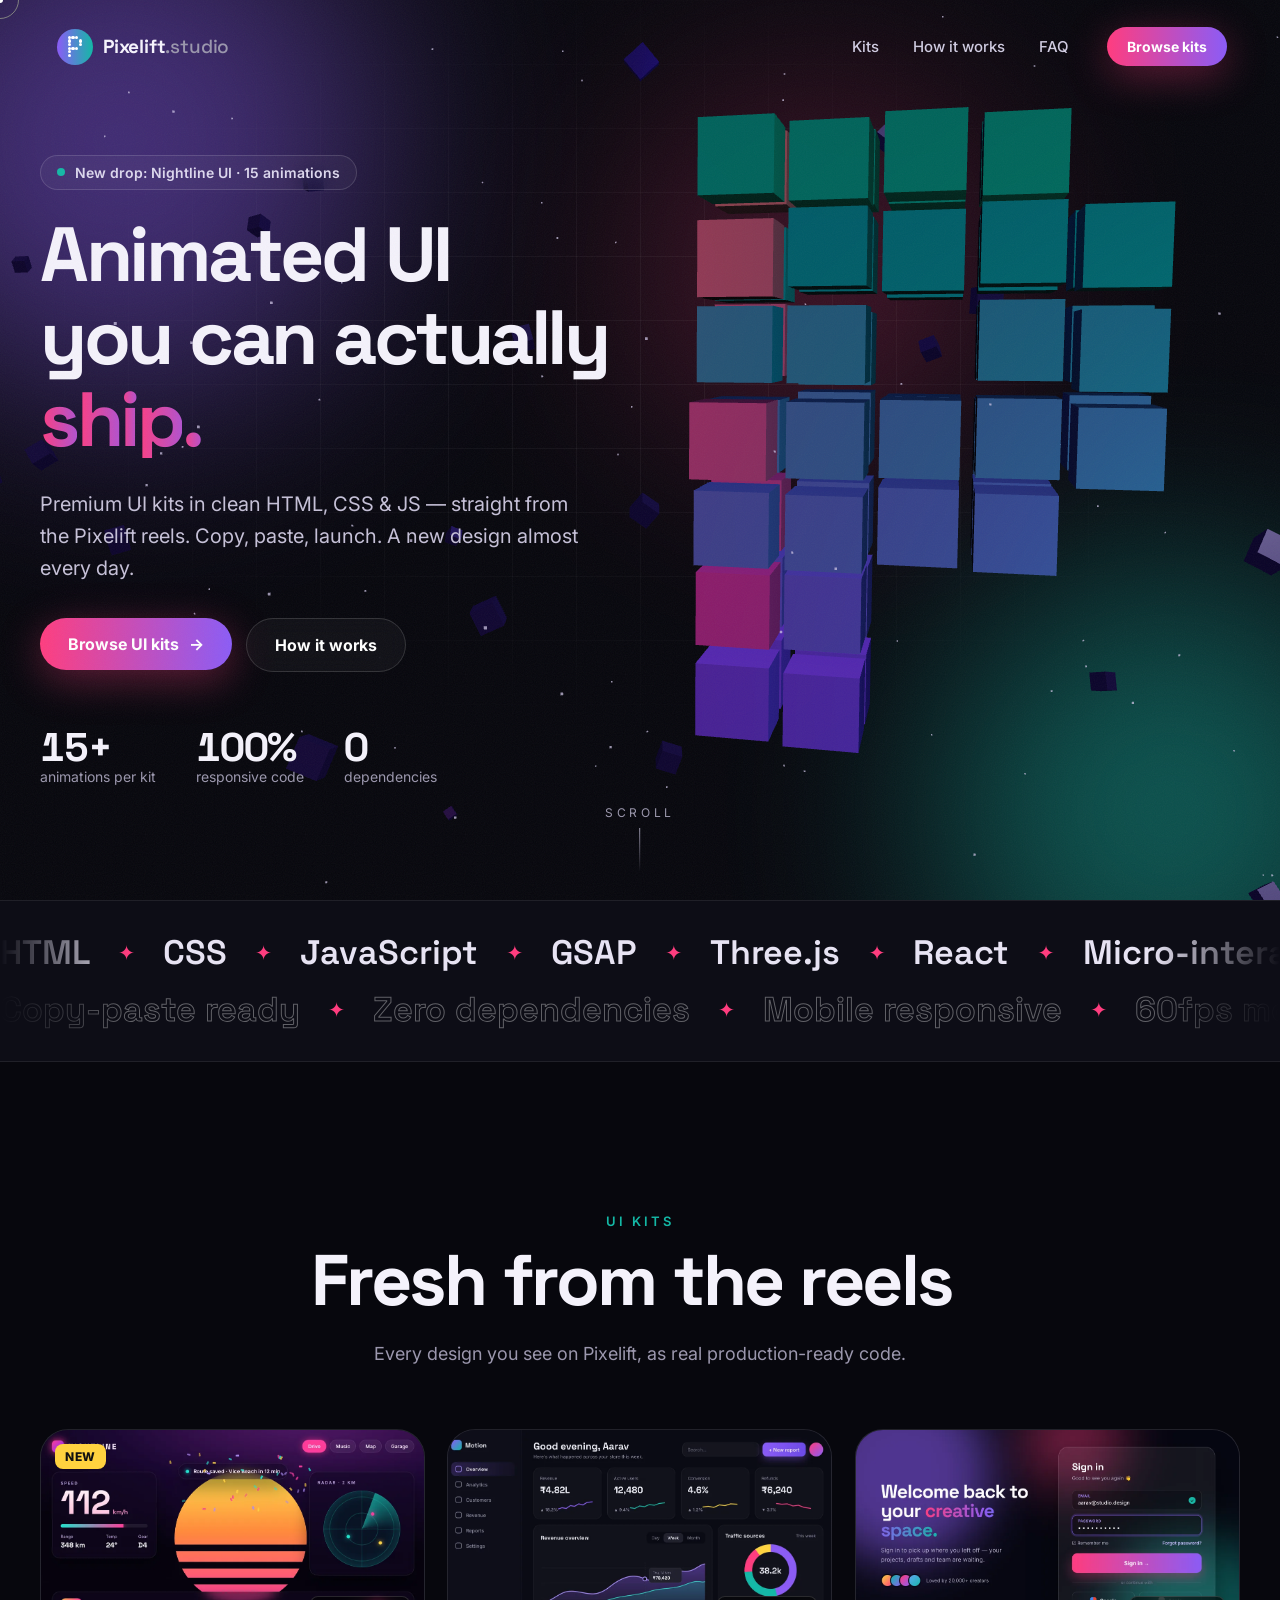
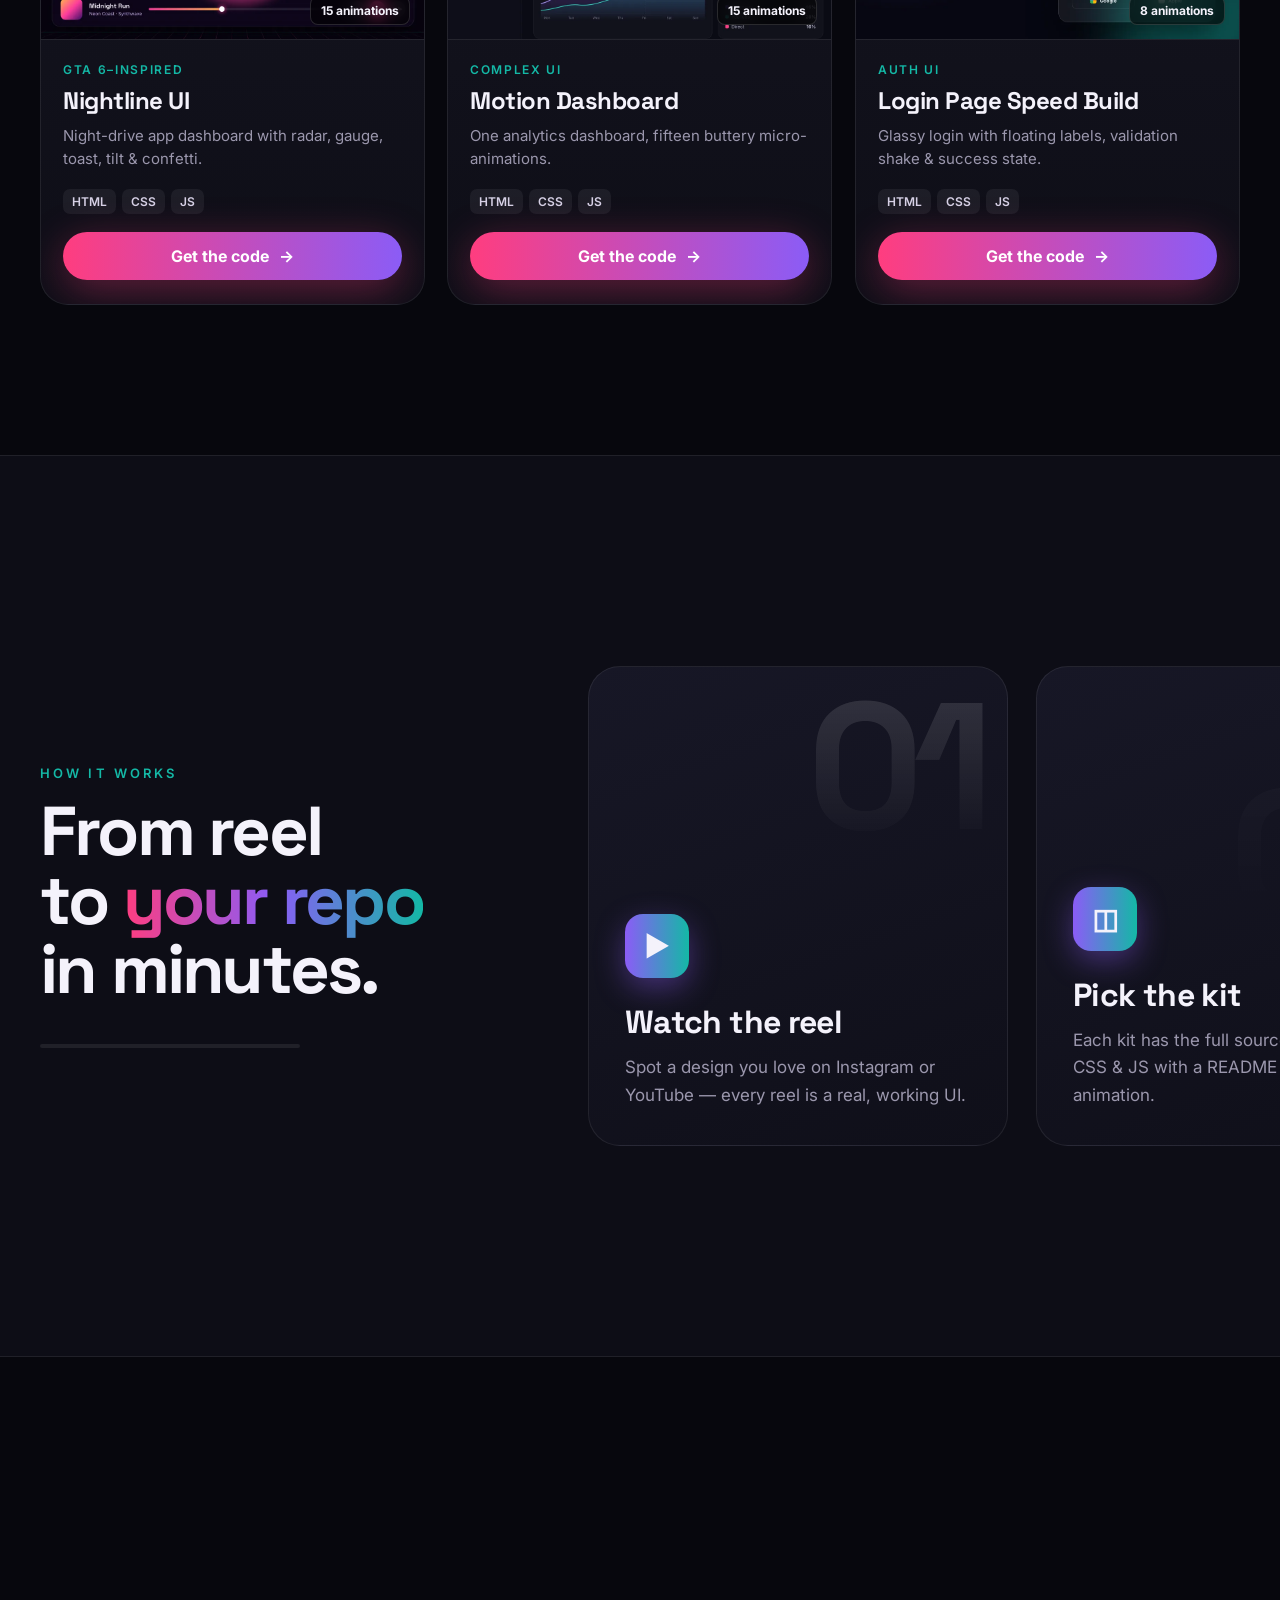
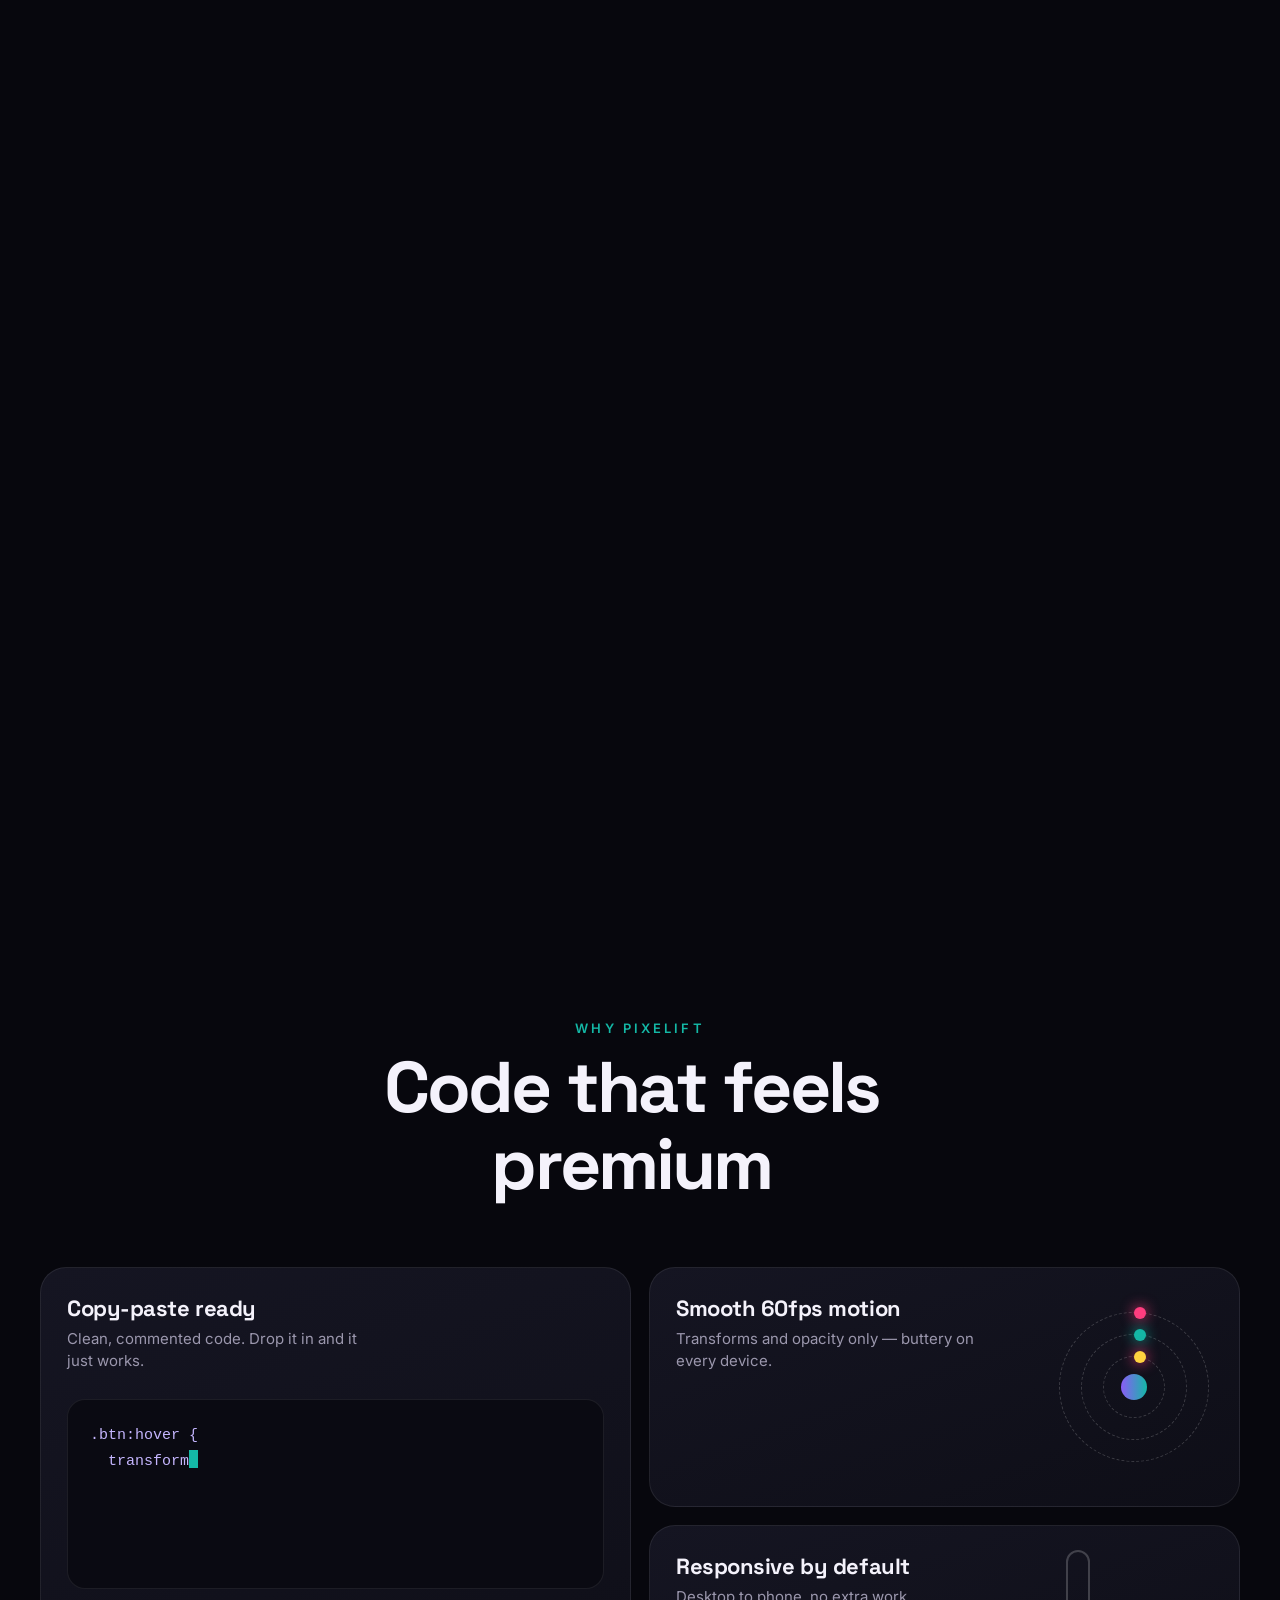
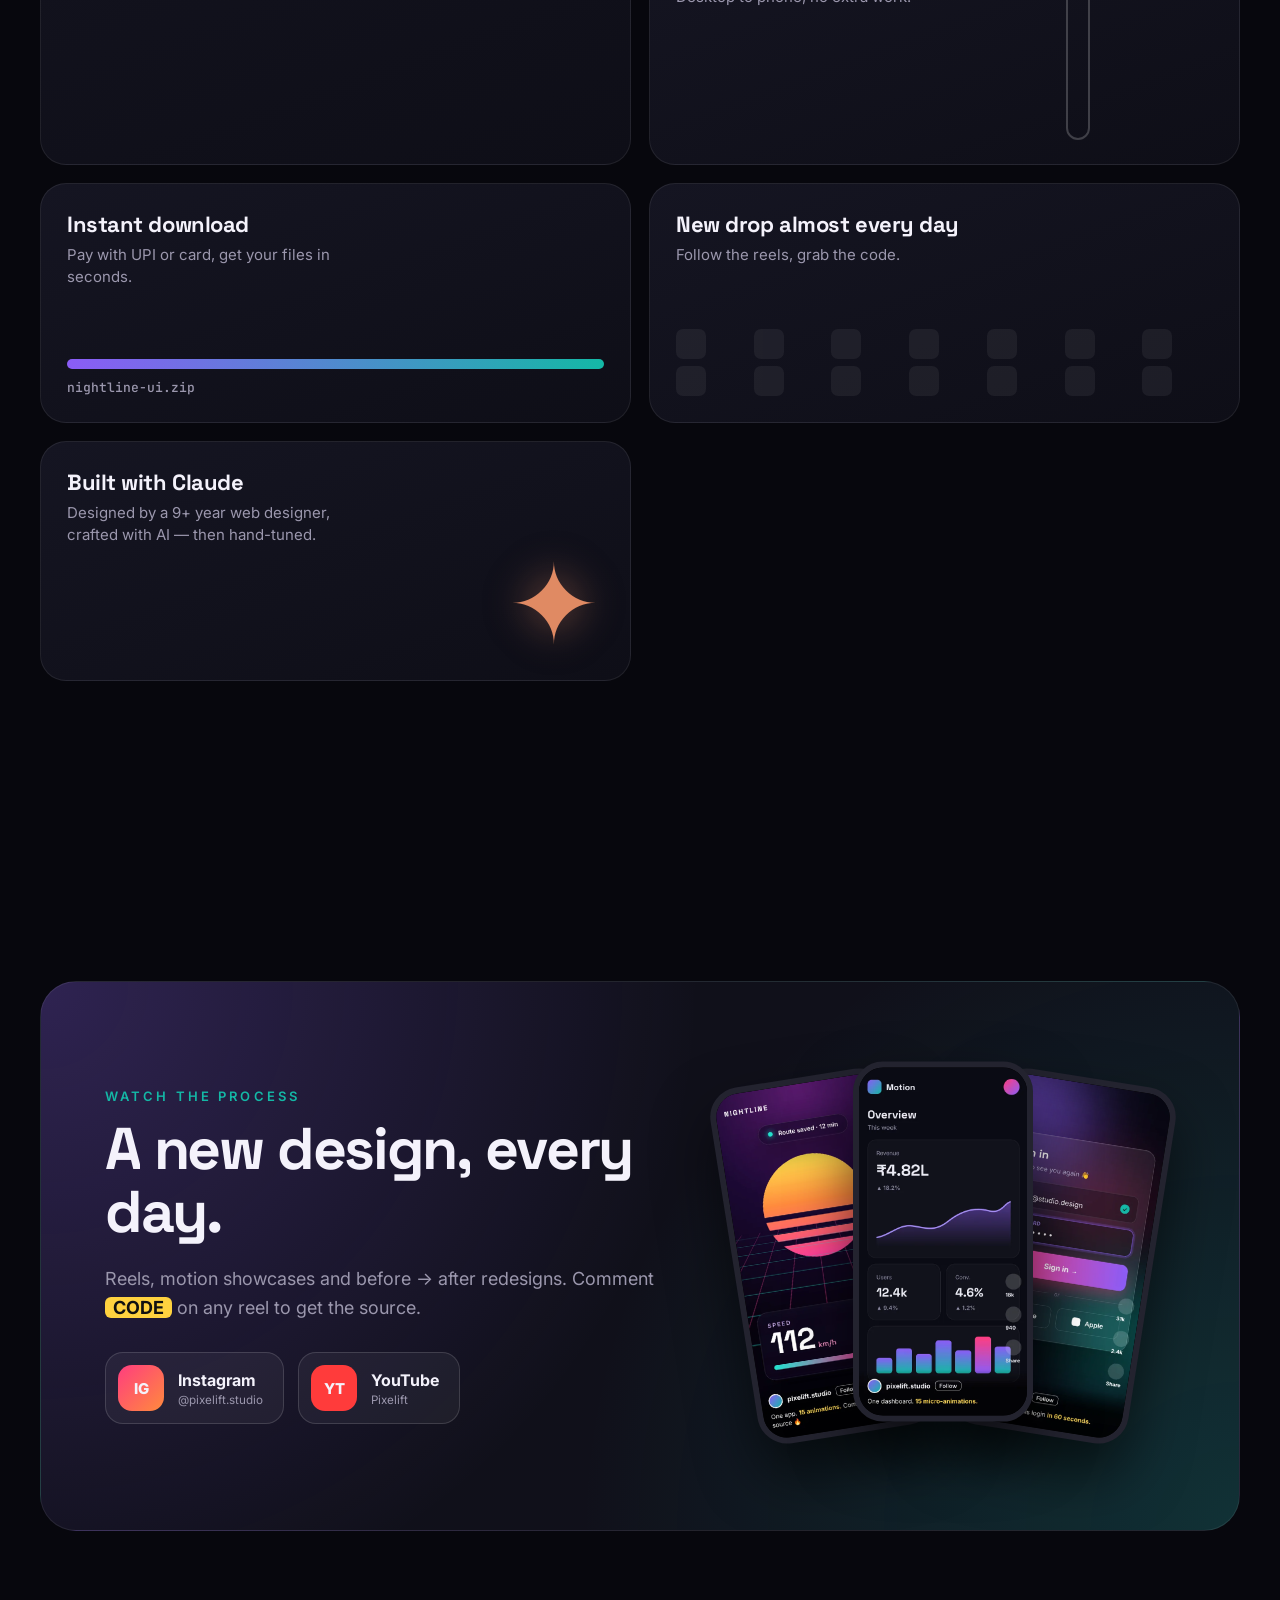
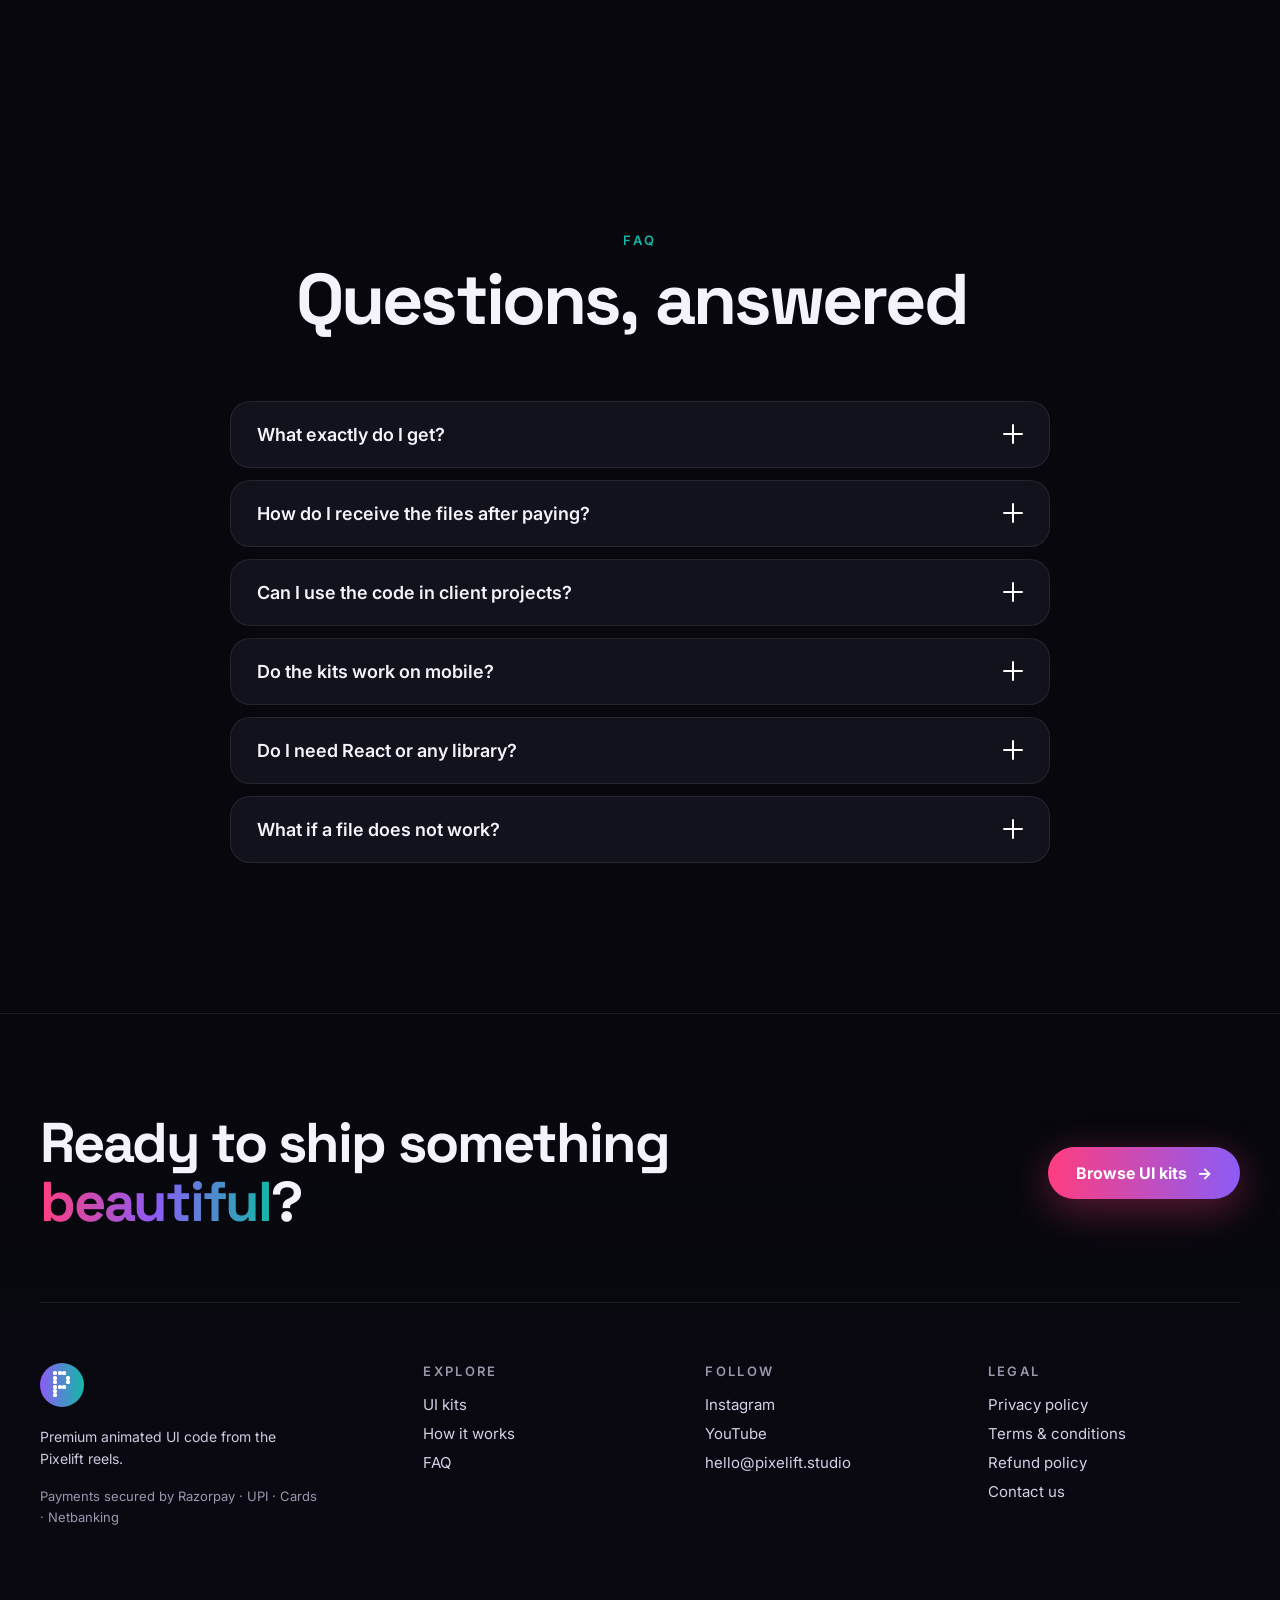
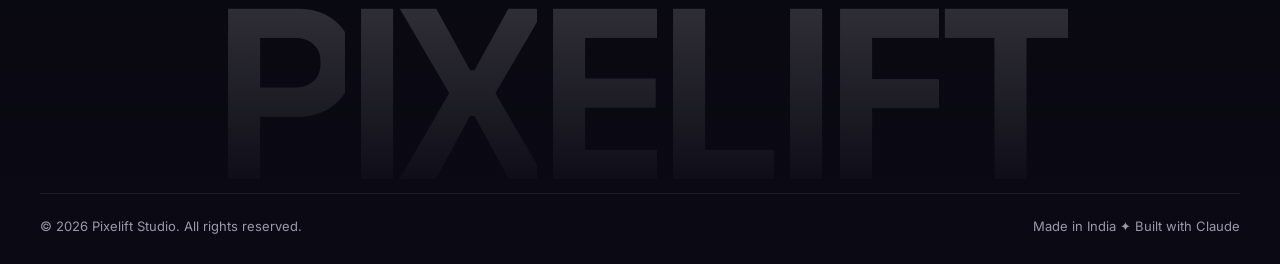
==== index.html @ dcdbfd67 "Update kit prices: Nightline UI and Motion Dashboard ₹3000, Login ₹1500 Co-Authored-By: Claude Opus " ====
<!doctype html>
<html lang="en">
<head>
<meta charset="utf-8">
<meta name="viewport" content="width=device-width,initial-scale=1,viewport-fit=cover">
<title>Pixelift Studio — Animated UI Kits in HTML, CSS & JS</title>
<meta name="description" content="Premium animated UI kits in clean HTML, CSS & JavaScript — dashboards, login pages and app UIs straight from the Pixelift reels. Copy, paste, launch. Zero dependencies.">
<meta name="keywords" content="animated UI kits, HTML CSS JS templates, UI animations, dashboard template, login page template, micro-interactions, web design, Pixelift">
<meta name="author" content="Pixelift Studio">
<meta name="robots" content="index,follow,max-image-preview:large">
<link rel="canonical" href="https://pixeliftstudio.uk/">
<meta name="theme-color" content="#07070d">
<meta name="color-scheme" content="dark">

<link rel="icon" href="/favicon.ico" sizes="any">
<link rel="icon" href="/favicon.svg" type="image/svg+xml">
<link rel="icon" href="/favicon-32.png" type="image/png" sizes="32x32">
<link rel="apple-touch-icon" href="/apple-touch-icon.png">
<link rel="manifest" href="/site.webmanifest">

<meta property="og:type" content="website">
<meta property="og:site_name" content="Pixelift Studio">
<meta property="og:title" content="Pixelift Studio — Animated UI Kits in HTML, CSS & JS">
<meta property="og:description" content="Premium animated UI kits in clean HTML, CSS & JavaScript — dashboards, login pages and app UIs straight from the Pixelift reels. Copy, paste, launch. Zero dependencies.">
<meta property="og:url" content="https://pixeliftstudio.uk/">
<meta property="og:image" content="https://pixeliftstudio.uk/assets/img/og-image.jpg">
<meta property="og:image:width" content="1200">
<meta property="og:image:height" content="630">
<meta property="og:image:alt" content="Pixelift Studio — animated UI kits preview">
<meta property="og:locale" content="en_IN">
<meta name="twitter:card" content="summary_large_image">
<meta name="twitter:title" content="Pixelift Studio — Animated UI Kits in HTML, CSS & JS">
<meta name="twitter:description" content="Premium animated UI kits in clean HTML, CSS & JavaScript — dashboards, login pages and app UIs straight from the Pixelift reels. Copy, paste, launch. Zero dependencies.">
<meta name="twitter:image" content="https://pixeliftstudio.uk/assets/img/og-image.jpg">

<link rel="preconnect" href="https://fonts.googleapis.com">
<link rel="preconnect" href="https://fonts.gstatic.com" crossorigin>
<link href="https://fonts.googleapis.com/css2?family=Inter:wght@400;500;600;700;800&family=Space+Grotesk:wght@500;600;700&family=JetBrains+Mono:wght@500&display=swap" rel="stylesheet">
<style>:root{color-scheme:dark;box-sizing:border-box;padding-top:env(safe-area-inset-top,0px);padding-bottom:env(safe-area-inset-bottom,0px)}html{scroll-padding-top:env(safe-area-inset-top,0px)}html,body{background:#07070d}body{margin:0;padding:0;font:14px -apple-system,BlinkMacSystemFont,sans-serif;color:#f4f2fb}img{max-width:100%}[hidden]:not([hidden=until-found i]){display:none!important}</style>
<link rel="stylesheet" href="./assets/index-DuDXUerz.css">
<script type="application/ld+json">{"@context":"https://schema.org","@graph":[{"@type":"Organization","@id":"https://pixeliftstudio.uk/#org","name":"Pixelift Studio","url":"https://pixeliftstudio.uk/","logo":"https://pixeliftstudio.uk/icon-512.png","email":"hello@pixelift.studio","sameAs":["https://www.instagram.com/pixelift.studio/","https://www.youtube.com/channel/UCeHVDnOLStnqMO1QeQXGOIw"]},{"@type":"WebSite","@id":"https://pixeliftstudio.uk/#website","url":"https://pixeliftstudio.uk/","name":"Pixelift Studio","publisher":{"@id":"https://pixeliftstudio.uk/#org"},"inLanguage":"en"},{"@type":"ItemList","name":"Pixelift UI kits","itemListElement":[{"@type":"ListItem","position":1,"item":{"@type":"Product","name":"Nightline UI","brand":{"@type":"Brand","name":"Pixelift Studio"},"offers":{"@type":"Offer","price":"3000","priceCurrency":"INR","availability":"https://schema.org/InStock","url":"https://pixeliftstudio.uk/#kits"},"description":"Night-drive app dashboard with radar, gauge, toast, tilt & confetti — 15 animations in HTML, CSS & JS.","image":"https://pixeliftstudio.uk/assets/img/kit-nightline.webp","creator":{"@id":"https://pixeliftstudio.uk/#org"}}},{"@type":"ListItem","position":2,"item":{"@type":"Product","name":"Motion Dashboard","brand":{"@type":"Brand","name":"Pixelift Studio"},"offers":{"@type":"Offer","price":"3000","priceCurrency":"INR","availability":"https://schema.org/InStock","url":"https://pixeliftstudio.uk/#kits"},"description":"One analytics dashboard, fifteen buttery micro-animations in HTML, CSS & JS.","image":"https://pixeliftstudio.uk/assets/img/kit-dashboard.webp","creator":{"@id":"https://pixeliftstudio.uk/#org"}}},{"@type":"ListItem","position":3,"item":{"@type":"Product","name":"Login Page Speed Build","brand":{"@type":"Brand","name":"Pixelift Studio"},"offers":{"@type":"Offer","price":"1500","priceCurrency":"INR","availability":"https://schema.org/InStock","url":"https://pixeliftstudio.uk/#kits"},"description":"Glassy login with floating labels, validation shake & success state — 8 animations.","image":"https://pixeliftstudio.uk/assets/img/kit-login.webp","creator":{"@id":"https://pixeliftstudio.uk/#org"}}}]},{"@type":"FAQPage","mainEntity":[{"@type":"Question","name":"What exactly do I get?","acceptedAnswer":{"@type":"Answer","text":"A zip with the complete source — HTML, CSS and JavaScript — plus a README that explains every animation and how to customise colours and content."}},{"@type":"Question","name":"How do I receive the files after paying?","acceptedAnswer":{"@type":"Answer","text":"Payments run through Razorpay. As soon as your payment succeeds you get a download link on screen and by email."}},{"@type":"Question","name":"Can I use the code in client projects?","acceptedAnswer":{"@type":"Answer","text":"Yes — use it in your own and client projects. Reselling or redistributing the source code itself is not allowed."}},{"@type":"Question","name":"Do the kits work on mobile?","acceptedAnswer":{"@type":"Answer","text":"Every kit is responsive and respects reduced-motion settings, so it looks great on phones, tablets and desktops."}},{"@type":"Question","name":"Do I need React or any library?","acceptedAnswer":{"@type":"Answer","text":"No. Kits are plain HTML, CSS and JS with zero dependencies. React versions are coming for selected kits."}},{"@type":"Question","name":"What if a file does not work?","acceptedAnswer":{"@type":"Answer","text":"Email us at hello@pixelift.studio and we will help you get it running. See the refund policy for details."}}]}]}</script>
</head>
<body>
<div id="root"></div>
<noscript><h1>Pixelift Studio — Animated UI kits in HTML, CSS &amp; JS</h1><p>Premium animated UI kits in clean HTML, CSS & JavaScript — dashboards, login pages and app UIs straight from the Pixelift reels. Copy, paste, launch. Zero dependencies.</p><p>Contact: hello@pixelift.studio</p></noscript>
<script>(function(){var c=window.matchMedia&&matchMedia("(pointer: coarse)").matches;window.__pxCoarse=c;if(!c)return;var t=function(e){if(e.pointerType!=="mouse")window.__pxT=performance.now()};addEventListener("pointerdown",t,{passive:true});addEventListener("pointermove",t,{passive:true})})();</script>
<script type="module" crossorigin src="./assets/index-DFwutL8Z.js"></script>
<script defer src="./assets/razorpay.js"></script>
</body>
</html>
---- assets/index-DuDXUerz.css ----
:root{--bg:#07070d;--bg2:#0d0d16;--panel:#12121c;--line:rgba(255,255,255,.08);--line2:rgba(255,255,255,.14);--text:#f4f2fb;--muted:#9b97ad;--purple:#8b5cf6;--teal:#14b8a6;--pink:#ff3d7f;--yellow:#ffd23f;--grad:linear-gradient(90deg,#8b5cf6,#14b8a6);--grad2:linear-gradient(90deg,#ff3d7f,#8b5cf6,#14b8a6);--display:"Space Grotesk",Inter,system-ui,sans-serif;--ease:cubic-bezier(.22,1,.36,1)}*{box-sizing:border-box;margin:0;padding:0}html{background:var(--bg)}body{font-family:Inter,system-ui,sans-serif;color:var(--text);background:var(--bg);overflow-x:hidden;-webkit-font-smoothing:antialiased}a{color:inherit;text-decoration:none}button{font:inherit;color:inherit;background:none;border:0;cursor:pointer}img,svg,canvas{display:block}.container{width:min(1200px,100% - 32px);margin-inline:auto}.grad{background:var(--grad2);-webkit-background-clip:text;background-clip:text;color:transparent}.hl{background:var(--yellow);color:#111;padding:0 8px;border-radius:6px}.muted{color:var(--muted)}::selection{background:var(--purple);color:#fff}.noise{position:fixed;top:0;right:0;bottom:0;left:0;pointer-events:none;z-index:90;opacity:.05;background-image:url("data:image/svg+xml,%3Csvg xmlns='http://www.w3.org/2000/svg' width='160' height='160'%3E%3Cfilter id='n'%3E%3CfeTurbulence type='fractalNoise' baseFrequency='.9' numOctaves='3'/%3E%3C/filter%3E%3Crect width='100%25' height='100%25' filter='url(%23n)'/%3E%3C/svg%3E")}.c-dot,.c-ring{position:fixed;left:0;top:0;pointer-events:none;z-index:200;border-radius:50%;transform:translate(-50%,-50%);display:none}.has-cursor .c-dot,.has-cursor .c-ring{display:block}.c-dot{width:6px;height:6px;background:#fff;margin:-3px 0 0 -3px;transform:none}.c-ring{width:38px;height:38px;margin:-19px 0 0 -19px;transform:none;border:1.5px solid rgba(255,255,255,.5);transition:width .3s var(--ease),height .3s var(--ease),margin .3s var(--ease),background .3s,border-color .3s;mix-blend-mode:difference}.c-ring.hover{width:70px;height:70px;margin:-35px 0 0 -35px;background:#fff;border-color:#fff}.loader{position:fixed;top:0;right:0;bottom:0;left:0;z-index:300;background:var(--bg);display:grid;place-items:center;clip-path:inset(0 0 0 0)}.ld-inner{display:flex;flex-direction:column;align-items:center;gap:22px}.ld-logo{display:grid;grid-template-columns:repeat(4,18px);grid-template-rows:repeat(6,18px);gap:4px;padding:26px 30px;border-radius:50%;background:var(--grad);width:150px;height:150px;place-content:center}.ld-px{display:block;background:#fff;border-radius:3px}.ld-count{font:700 64px/1 var(--display);font-variant-numeric:tabular-nums;letter-spacing:-.03em}.ld-name{font:600 13px Inter;letter-spacing:.4em;color:var(--muted)}.magnetic{display:inline-block}.btn{position:relative;display:inline-flex;align-items:center;gap:10px;padding:16px 28px;border-radius:99px;font-weight:700;font-size:16px;color:#fff;background:linear-gradient(90deg,var(--pink),var(--purple));box-shadow:0 10px 40px #ff3d7f59;overflow:hidden;isolation:isolate;transition:box-shadow .4s}.btn:before{content:"";position:absolute;top:0;right:0;bottom:0;left:0;background:linear-gradient(90deg,var(--purple),var(--teal));opacity:0;transition:opacity .4s;z-index:-1}.btn:hover:before{opacity:1}.btn:hover{box-shadow:0 14px 50px #14b8a666}.btn .arr{display:inline-block;transition:transform .4s var(--ease)}.btn:hover .arr{transform:translate(5px)}.btn-ghost{background:#ffffff0a;border:1px solid var(--line2);box-shadow:none;-webkit-backdrop-filter:blur(10px);backdrop-filter:blur(10px)}.btn-ghost:before{background:#ffffff1a}.btn-sm{padding:11px 20px;font-size:14px}.btn-block{width:100%;justify-content:center}.nav{position:fixed;top:16px;left:50%;translate:-50% 0;width:min(1200px,calc(100% - 32px));z-index:100;display:flex;align-items:center;gap:24px;padding:10px 12px 10px 16px;border-radius:99px;border:1px solid transparent;transition:background .4s,border-color .4s,backdrop-filter .4s}.nav.scrolled{background:#0d0d16b3;border-color:var(--line);-webkit-backdrop-filter:blur(16px);backdrop-filter:blur(16px)}.brand{display:flex;align-items:center;gap:10px;font:700 19px var(--display);margin-right:auto;letter-spacing:-.01em}.brand b{color:var(--muted);font-weight:500}.logo-mark{position:relative;display:inline-block;border-radius:50%;background:var(--grad);flex-shrink:0}.logo-mark i{position:absolute;background:#fff;border-radius:1.5px}.nav-links{display:flex;gap:6px}.nav-links a{padding:8px 14px;border-radius:99px;font-size:15px;font-weight:500;color:#cfcbe0;display:block}.nav-links .nl{display:block;overflow:hidden;height:22px;line-height:22px}.nav-links .nl span{display:block;position:relative;transition:transform .45s var(--ease)}.nav-links .nl span:after{content:attr(data-text);position:absolute;left:0;top:100%;color:#fff}.nav-links a:hover .nl span{transform:translateY(-100%)}.burger{display:none;width:44px;height:44px;border-radius:50%;background:#ffffff0f;position:relative}.burger i{position:absolute;left:13px;right:13px;height:2px;background:#fff;border-radius:2px;transition:transform .4s var(--ease)}.burger i:first-child{top:17px}.burger i:last-child{top:25px}.nav.open .burger i:first-child{transform:translateY(4px) rotate(45deg)}.nav.open .burger i:last-child{transform:translateY(-4px) rotate(-45deg)}.hero{position:relative;min-height:100svh;display:flex;align-items:center;overflow:hidden;padding:120px 0 80px}.hero-bg{position:absolute;top:0;right:0;bottom:0;left:0;z-index:0}.orb{position:absolute;border-radius:50%;filter:blur(110px);opacity:.45;animation:orb 16s ease-in-out infinite alternate}.o1{width:520px;height:520px;background:var(--purple);left:-140px;top:-120px}.o2{width:460px;height:460px;background:var(--teal);right:-120px;bottom:-140px;animation-delay:-5s}.o3{width:360px;height:360px;background:var(--pink);right:22%;top:10%;opacity:.25;animation-delay:-9s}@keyframes orb{to{transform:translate(60px,40px) scale(1.15)}}.grid-bg{position:absolute;top:0;right:0;bottom:0;left:0;background-image:linear-gradient(rgba(255,255,255,.045) 1px,transparent 1px),linear-gradient(90deg,rgba(255,255,255,.045) 1px,transparent 1px);background-size:64px 64px;-webkit-mask-image:radial-gradient(ellipse 70% 60% at 50% 40%,#000 20%,transparent 75%);mask-image:radial-gradient(ellipse 70% 60% at 50% 40%,#000 20%,transparent 75%)}.hero-canvas{position:absolute!important;top:0;right:0;bottom:0;left:0;z-index:1}.hero-content{position:relative;z-index:2;pointer-events:none}.hero-content a,.hero-content button{pointer-events:auto}.eyebrow{display:inline-flex;align-items:center;gap:10px;padding:8px 16px;border-radius:99px;border:1px solid var(--line2);background:#ffffff0a;-webkit-backdrop-filter:blur(10px);backdrop-filter:blur(10px);font-size:14px;font-weight:600;color:#ddd8ee}.pulse{width:8px;height:8px;border-radius:50%;background:var(--teal);box-shadow:0 0 #14b8a6b3;animation:pulse 1.8s infinite}@keyframes pulse{70%{box-shadow:0 0 0 10px #14b8a600}to{box-shadow:0 0 #14b8a600}}.hero h1{font:700 clamp(36px,6vw,80px)/1 var(--display);letter-spacing:-.045em;margin:26px 0 24px;max-width:780px}.hero h1 .line{display:block}.word{display:inline-block;overflow:hidden;vertical-align:top;padding-bottom:.08em;margin-right:.24em}.char{display:inline-block}.hero h1 .grad .char{background:var(--grad2);background-size:300% 100%;-webkit-background-clip:text;background-clip:text;color:transparent}.lead{font-size:clamp(17px,1.6vw,20px);line-height:1.6;color:#c6c1d8;max-width:540px}.hero-ctas{display:flex;flex-wrap:wrap;gap:14px;margin-top:34px}.stats{display:flex;gap:40px;margin-top:56px}.stat b{display:block;font:700 40px/1 var(--display);letter-spacing:-.03em;font-variant-numeric:tabular-nums}.stat span{font-size:14px;color:var(--muted)}.scroll-hint{position:absolute;bottom:28px;left:50%;translate:-50% 0;z-index:2;display:flex;flex-direction:column;align-items:center;gap:8px;font-size:12px;letter-spacing:.3em;text-transform:uppercase;color:var(--muted)}.scroll-hint i{width:1px;height:44px;background:linear-gradient(var(--muted),transparent);animation:sh 1.8s infinite}@keyframes sh{0%{transform:scaleY(0);transform-origin:top}50%{transform:scaleY(1);transform-origin:top}51%{transform-origin:bottom}to{transform:scaleY(0);transform-origin:bottom}}.marquee{padding:30px 0;border-block:1px solid var(--line);background:var(--bg2);overflow:hidden;display:flex;flex-direction:column;gap:14px}.mq-row{overflow:hidden;-webkit-mask-image:linear-gradient(90deg,transparent,#000 10%,#000 90%,transparent)}.mq-track{display:flex;width:max-content;animation:mq 40s linear infinite}.mq-row.rev .mq-track{animation-direction:reverse;animation-duration:46s}.mq-item{display:flex;align-items:center;gap:28px;padding-right:28px;font:600 clamp(22px,3vw,34px) var(--display);white-space:nowrap;color:#e7e3f3}.mq-row.rev .mq-item{color:transparent;-webkit-text-stroke:1px rgba(255,255,255,.35)}.mq-item i{font-style:normal;color:var(--pink);-webkit-text-stroke:0;font-size:.6em}@keyframes mq{to{transform:translate(-33.333%)}}.section{padding:clamp(90px,12vw,150px) 0}.sec-head{text-align:center;max-width:760px;margin:0 auto 60px}.kicker{display:inline-block;font:600 13px Inter;letter-spacing:.24em;text-transform:uppercase;color:var(--teal);margin-bottom:16px}.sec-title{font:700 clamp(36px,5.6vw,72px)/1 var(--display);letter-spacing:-.04em}.sec-sub{margin-top:18px;color:var(--muted);font-size:18px;line-height:1.6}.cards{display:grid;grid-template-columns:repeat(auto-fit,minmax(260px,1fr));gap:22px}.card{position:relative;border-radius:28px;background:linear-gradient(180deg,#14141f,#0e0e17);border:1px solid var(--line);overflow:hidden;transform-style:preserve-3d;will-change:transform}.card-glare{position:absolute;top:0;right:0;bottom:0;left:0;z-index:3;pointer-events:none;background:radial-gradient(400px circle at var(--gx,50%) var(--gy,0%),rgba(255,255,255,.1),transparent 45%);opacity:0;transition:opacity .4s}.card:hover .card-glare{opacity:1}.card:after{content:"";position:absolute;top:0;right:0;bottom:0;left:0;border-radius:inherit;padding:1px;background:linear-gradient(140deg,rgba(139,92,246,.7),transparent 40%,transparent 60%,rgba(20,184,166,.7));-webkit-mask:linear-gradient(#000 0 0) content-box,linear-gradient(#000 0 0);-webkit-mask-composite:xor;mask-composite:exclude;opacity:0;transition:opacity .4s;pointer-events:none}.card:hover:after{opacity:1}.card-media{position:relative;height:210px;overflow:hidden;border-bottom:1px solid var(--line)}.badge-new{position:absolute;top:14px;left:14px;z-index:2;background:var(--yellow);color:#111;font:800 12px Inter;padding:5px 10px;border-radius:8px;letter-spacing:.06em}.badge-count{position:absolute;bottom:14px;right:14px;z-index:2;background:#0009;-webkit-backdrop-filter:blur(8px);backdrop-filter:blur(8px);font:700 12px Inter;padding:6px 10px;border-radius:8px;border:1px solid var(--line2)}.card-body{padding:22px 22px 24px}.card-tag{font:600 12px Inter;letter-spacing:.14em;text-transform:uppercase;color:var(--teal)}.card h3{font:700 24px var(--display);letter-spacing:-.02em;margin:8px 0}.card p{color:var(--muted);font-size:15px;line-height:1.55;min-height:46px}.card-foot{display:flex;align-items:center;justify-content:space-between;margin:18px 0}.chips{display:flex;gap:6px}.chips span{font:600 12px Inter;padding:5px 9px;border-radius:7px;background:#ffffff0f;color:#d6d1e6}.price{font:700 26px var(--display)}.btn-card{width:100%;justify-content:center;padding:14px}.art{position:absolute;top:0;right:0;bottom:0;left:0;transition:transform .8s var(--ease)}.card:hover .art{transform:scale(1.06)}.art-sunset{background:linear-gradient(180deg,#0b0420,#3a0d4f 55%,#ff5a7a)}.art-sunset .sun{position:absolute;left:50%;top:36px;width:130px;height:130px;margin-left:-65px;border-radius:50%;background:linear-gradient(#ffe14d,#ff8a3d,#ff3d9a);-webkit-mask:linear-gradient(#000 58%,transparent 58% 63%,#000 63% 72%,transparent 72% 77%,#000 77% 85%,transparent 85% 90%,#000 90%);mask:linear-gradient(#000 58%,transparent 58% 63%,#000 63% 72%,transparent 72% 77%,#000 77% 85%,transparent 85% 90%,#000 90%);box-shadow:0 0 60px #ff3d9a;animation:sunrise 4s ease-in-out infinite alternate}@keyframes sunrise{to{transform:translateY(-10px)}}.art-sunset .sea{position:absolute;left:0;right:0;bottom:0;height:60px;background:repeating-linear-gradient(#1ee3cf66 0 2px,transparent 2px 10px),linear-gradient(#14304a,#0b0420)}.art-sunset .hud{position:absolute;left:16px;top:16px;padding:8px 12px;border-radius:12px;background:#00000073;border:1px solid rgba(255,255,255,.15)}.art-sunset .hud b{font:800 22px Inter}.art-sunset .hud small{font-size:11px;color:#d8c9f0;margin-left:4px}.art-dash{background:#0f1020;display:flex;gap:10px;padding:18px}.d-side{width:46px;border-radius:12px;background:#ffffff0d}.d-main{flex:1;display:flex;flex-direction:column;gap:10px}.d-kpis{display:flex;gap:8px}.d-kpis i{flex:1;height:40px;border-radius:10px;background:#8b5cf62e}.d-kpis i:nth-child(2){background:#14b8a62e}.d-bars{flex:1;display:flex;align-items:flex-end;gap:7px;padding:10px;border-radius:12px;background:#ffffff0a}.d-bars i{flex:1;height:var(--h);border-radius:5px 5px 2px 2px;background:linear-gradient(var(--purple),var(--teal));transform-origin:bottom;animation:bar 2.4s var(--d) ease-in-out infinite}@keyframes bar{50%{transform:scaleY(.55)}}.art-login{background:radial-gradient(circle at 30% 20%,#8b5cf655,transparent 50%),radial-gradient(circle at 80% 90%,#14b8a655,transparent 50%),#0d0d18;display:grid;place-items:center}.l-card{width:160px;padding:16px;border-radius:18px;background:#ffffff12;border:1px solid rgba(255,255,255,.14);-webkit-backdrop-filter:blur(10px);backdrop-filter:blur(10px);display:flex;flex-direction:column;gap:9px;align-items:center;animation:float 4s ease-in-out infinite}.l-av{width:36px;height:36px;border-radius:50%;background:var(--grad)}.l-card i{width:100%;height:18px;border-radius:7px;background:#ffffff1a}.l-card b{width:100%;text-align:center;font:700 12px Inter;padding:7px;border-radius:8px;background:linear-gradient(90deg,var(--pink),var(--purple))}@keyframes float{50%{transform:translateY(-8px)}}.art-shop{background:#100f1a;display:flex;align-items:center;justify-content:center;gap:10px;padding:16px}.s-card{width:74px;padding:7px;border-radius:12px;background:#ffffff0f;display:flex;flex-direction:column;gap:6px;animation:float 3s var(--d) ease-in-out infinite}.s-card i{height:64px;border-radius:8px;background:linear-gradient(135deg,#ff3d7f55,#8b5cf655)}.s-card:nth-child(2) i{background:linear-gradient(135deg,#14b8a655,#2d7bff55)}.s-card span{height:8px;border-radius:4px;background:#ffffff1f}.s-card b{height:16px;border-radius:5px;background:var(--teal);opacity:.8}.s-cart{position:absolute;top:14px;right:14px;width:38px;height:38px;border-radius:12px;background:#ffffff14;display:grid;place-items:center;font-size:18px}.s-cart em{position:absolute;top:-6px;right:-6px;width:18px;height:18px;border-radius:50%;background:var(--pink);font:800 10px Inter;font-style:normal;display:grid;place-items:center}.how{position:relative;overflow:hidden;background:var(--bg2);border-block:1px solid var(--line)}.how-track{display:flex;align-items:center;gap:28px;padding:0 max(16px,calc((100vw - 1200px)/2));height:100svh;width:max-content}.how-intro{width:min(520px,80vw);flex-shrink:0;padding-right:40px}.how-intro .sec-title{font-size:clamp(40px,5.4vw,76px)}.how-progress{margin-top:40px;width:260px;height:4px;border-radius:4px;background:#ffffff14;overflow:hidden}.how-progress i{display:block;height:100%;background:var(--grad);transform:scaleX(0);transform-origin:left}.step{position:relative;flex-shrink:0;width:min(420px,80vw);height:min(480px,62vh);border-radius:32px;padding:36px;background:linear-gradient(160deg,#171726,#0f0f19);border:1px solid var(--line);display:flex;flex-direction:column;justify-content:flex-end;overflow:hidden}.step-n{position:absolute;top:10px;right:24px;font:700 180px/1 var(--display);letter-spacing:-.06em;background:linear-gradient(180deg,rgba(255,255,255,.14),transparent);-webkit-background-clip:text;background-clip:text;color:transparent}.step-ic{width:64px;height:64px;border-radius:18px;display:grid;place-items:center;font:700 28px Inter;background:var(--grad);margin-bottom:24px;box-shadow:0 10px 30px #8b5cf666}.step h3{font:700 32px var(--display);letter-spacing:-.02em}.step p{margin-top:12px;color:var(--muted);font-size:17px;line-height:1.6}.bento{display:grid;grid-template-columns:repeat(6,1fr);grid-auto-rows:240px;gap:18px}.tile{position:relative;border-radius:26px;padding:26px;background:linear-gradient(160deg,#151522,#0e0e17);border:1px solid var(--line);overflow:hidden;transition:border-color .4s,transform .5s var(--ease)}.tile:hover{border-color:var(--line2);transform:translateY(-4px)}.tile h3{font:700 22px var(--display);letter-spacing:-.02em;position:relative;z-index:1}.tile p{color:var(--muted);font-size:15px;line-height:1.5;margin-top:6px;max-width:300px;position:relative;z-index:1}.t-code{grid-column:span 3;grid-row:span 2}.t-motion{grid-column:span 3}.t-resp{grid-column:span 2}.t-dl{grid-column:span 1;grid-column:span 2}.t-daily,.t-claude{grid-column:span 2}.t-dl,.t-daily,.t-resp,.t-claude{grid-column:span 3}.code{margin-top:26px;padding:22px;border-radius:18px;background:#0a0a12;border:1px solid var(--line);font:500 15px/1.7 JetBrains Mono,monospace;color:#c4b5fd;white-space:pre-wrap;min-height:190px}.caret{display:inline-block;width:9px;height:18px;background:var(--teal);vertical-align:-3px;animation:blink 1s steps(1) infinite}@keyframes blink{50%{opacity:0}}.orbit{position:absolute;right:30px;top:50%;width:150px;height:150px;margin-top:-75px}.orbit i{position:absolute;top:0;right:0;bottom:0;left:0;border:1px dashed rgba(255,255,255,.18);border-radius:50%;animation:spin 8s linear infinite}.orbit i:nth-child(2){top:22px;right:22px;bottom:22px;left:22px;animation-duration:5s;animation-direction:reverse}.orbit i:nth-child(3){top:44px;right:44px;bottom:44px;left:44px;animation-duration:3s}.orbit i:after{content:"";position:absolute;top:-6px;left:50%;width:12px;height:12px;border-radius:50%;background:var(--pink);box-shadow:0 0 14px var(--pink)}.orbit i:nth-child(2):after{background:var(--teal);box-shadow:0 0 14px var(--teal)}.orbit i:nth-child(3):after{background:var(--yellow)}.orbit b{position:absolute;top:62px;right:62px;bottom:62px;left:62px;border-radius:50%;background:var(--grad)}@keyframes spin{to{transform:rotate(360deg)}}.resp{position:absolute;right:26px;bottom:24px;top:24px;width:46%;display:flex;align-items:center;justify-content:center}.resp-box{height:100%;border-radius:14px;border:2px solid rgba(255,255,255,.2);padding:10px;display:flex;flex-direction:column;gap:7px;animation:resp 4s var(--ease) infinite}.resp-box i{flex:1;border-radius:6px;background:#8b5cf640}.resp-box i:nth-child(2){background:#14b8a640}@keyframes resp{0%,to{width:100%}50%{width:34%}}.dl{position:absolute;left:26px;right:26px;bottom:26px}.dl-bar{height:10px;border-radius:6px;background:#ffffff14;overflow:hidden}.dl-bar i{display:block;height:100%;background:var(--grad);animation:dl 3s ease-in-out infinite}@keyframes dl{0%{width:0}70%,to{width:100%}}.dl span{display:block;margin-top:10px;font:500 13px JetBrains Mono,monospace;color:var(--muted)}.cal{position:absolute;left:26px;right:26px;bottom:26px;display:grid;grid-template-columns:repeat(7,1fr);gap:7px}.cal i{aspect-ratio:1;max-height:30px;border-radius:7px;background:#ffffff0f;animation:cal 2.8s var(--d) infinite}@keyframes cal{20%,60%{background:var(--teal);box-shadow:0 0 12px #14b8a699}}.spark{position:absolute;right:30px;bottom:10px;font-size:110px;color:#e08a63;animation:spin 14s linear infinite;text-shadow:0 0 40px rgba(224,138,99,.5)}.plans{display:grid;grid-template-columns:repeat(3,1fr);gap:22px;align-items:stretch}.plan{position:relative;border-radius:28px;padding:34px;background:linear-gradient(160deg,#151522,#0e0e17);border:1px solid var(--line);display:flex;flex-direction:column}.plan.popular{background:linear-gradient(160deg,#1c1530,#0f0f1a)}.plan.popular:before{content:"";position:absolute;top:-1px;right:-1px;bottom:-1px;left:-1px;border-radius:29px;padding:1.5px;background:conic-gradient(from var(--a,0deg),var(--pink),var(--purple),var(--teal),var(--pink));-webkit-mask:linear-gradient(#000 0 0) content-box,linear-gradient(#000 0 0);-webkit-mask-composite:xor;mask-composite:exclude;animation:rot 4s linear infinite}@property --a{syntax:"<angle>";initial-value:0deg;inherits:false}@keyframes rot{to{--a:360deg}}.pop-tag{position:absolute;top:-13px;left:50%;translate:-50% 0;background:var(--yellow);color:#111;font:800 12px Inter;letter-spacing:.08em;padding:6px 12px;border-radius:99px;text-transform:uppercase}.plan h3{font:600 18px Inter;color:#d6d1e6}.plan-price{font:700 58px/1 var(--display);letter-spacing:-.04em;margin:18px 0 26px}.plan-price span{font-size:28px;vertical-align:top;margin-right:2px}.plan-price small{font:500 16px Inter;color:var(--muted);letter-spacing:0;margin-left:6px}.plan ul{list-style:none;display:flex;flex-direction:column;gap:13px;margin-bottom:30px;flex:1}.plan li{display:flex;gap:10px;color:#cfcae0;font-size:15px}.plan li i{font-style:normal;color:var(--teal);font-weight:800}.plan .magnetic{display:block}.soc-box{position:relative;border-radius:36px;padding:clamp(28px,5vw,64px);background:radial-gradient(circle at 0% 0%,rgba(139,92,246,.25),transparent 50%),radial-gradient(circle at 100% 100%,rgba(20,184,166,.2),transparent 50%),#10101a;border:1px solid var(--line);display:grid;grid-template-columns:1.1fr .9fr;gap:40px;align-items:center;overflow:hidden}.soc-copy .sec-title{font-size:clamp(34px,4.6vw,60px)}.soc-btns{display:flex;flex-wrap:wrap;gap:14px;margin-top:30px}.soc{display:flex;align-items:center;gap:14px;padding:12px 20px 12px 12px;border-radius:18px;background:#ffffff0d;border:1px solid var(--line2);transition:transform .4s var(--ease),background .3s}.soc:hover{transform:translateY(-4px);background:#ffffff17}.soc-ic{width:46px;height:46px;border-radius:14px;display:grid;place-items:center;font:800 15px Inter}.ig .soc-ic{background:linear-gradient(135deg,#ff3d7f,#ff8a3d)}.yt .soc-ic{background:#ff3b3b}.soc b{display:block;font-size:16px}.soc small{color:var(--muted)}.phones{position:relative;height:420px}.phone{position:absolute;top:50%;left:50%;width:180px;height:360px;border-radius:30px;border:6px solid #23232f;background:#000;overflow:hidden;box-shadow:0 30px 60px #0009;transform:translate(calc(-50% + (var(--i) - 1) * 120px),-50%) rotate(calc((var(--i) - 1) * 9deg));animation:phone 5s calc(var(--i) * .6s) ease-in-out infinite}.phone:nth-child(2){z-index:2;transform:translate(-50%,-54%)}@keyframes phone{50%{margin-top:-12px}}.ph-screen{position:absolute;top:0;right:0;bottom:0;left:0;display:flex;align-items:center;justify-content:center;text-align:center;padding:14px}.ph-sunset .ph-screen{background:linear-gradient(180deg,#24093f,#0b0420)}.ph-sun{position:absolute;top:40px;width:90px;height:90px;border-radius:50%;background:linear-gradient(#ffe14d,#ff3d9a)}.ph-t{position:relative;font:800 22px/1 var(--display);margin-top:70px}.ph-t span{font-size:15px;background:linear-gradient(90deg,#ff3d9a,#ffe14d);-webkit-background-clip:text;background-clip:text;color:transparent}.ph-dash .ph-screen{background:radial-gradient(circle at 50% 30%,#3b2a7a,#0d0d1a)}.ph-yellow .ph-screen{background:#f5e15c;color:#111}.ph-big{font:800 34px/.95 var(--display);letter-spacing:-.04em}.faq-list{max-width:820px;margin:0 auto;display:flex;flex-direction:column;gap:12px}.faq-item{border-radius:20px;background:#12121c;border:1px solid var(--line);transition:border-color .3s}.faq-item.open{border-color:#8b5cf680}.faq-item button{width:100%;display:flex;align-items:center;justify-content:space-between;gap:20px;padding:22px 26px;text-align:left;font:600 18px Inter}.plus{position:relative;width:20px;height:20px;flex-shrink:0}.plus:before,.plus:after{content:"";position:absolute;left:0;right:0;top:9px;height:2px;background:#fff;border-radius:2px;transition:transform .4s var(--ease)}.plus:after{transform:rotate(90deg)}.faq-item.open .plus:after{transform:rotate(0)}.faq-body{height:0;opacity:0;overflow:hidden}.faq-body p{padding:0 26px 24px;color:var(--muted);line-height:1.65;font-size:16px}.footer{position:relative;padding-top:100px;border-top:1px solid var(--line);background:linear-gradient(180deg,var(--bg),#0b0a14);overflow:hidden}.f-cta{display:flex;align-items:center;justify-content:space-between;gap:30px;flex-wrap:wrap;padding-bottom:70px;border-bottom:1px solid var(--line)}.f-cta h2{font:700 clamp(32px,4.4vw,56px)/1.05 var(--display);letter-spacing:-.035em;max-width:680px}.f-cols{display:grid;grid-template-columns:1.4fr 1fr 1fr 1fr;gap:30px;padding:60px 0}.f-cols h4{font:600 13px Inter;letter-spacing:.18em;text-transform:uppercase;color:var(--muted);margin-bottom:16px}.f-cols a{display:block;color:#d6d1e6;margin-bottom:10px;font-size:15px;transition:color .3s}.f-cols a:hover{color:#fff}.f-brand p{color:#cfcae0;margin-top:16px;max-width:280px;line-height:1.6}.f-brand .muted{font-size:13px;color:var(--muted)}.f-big{display:flex;justify-content:center;font:700 clamp(80px,19vw,280px)/.8 var(--display);letter-spacing:-.06em;overflow:hidden;padding-top:10px;-webkit-user-select:none;user-select:none}.f-big span{display:inline-block;background:linear-gradient(180deg,#ffffff29,#ffffff03);-webkit-background-clip:text;background-clip:text;color:transparent}.f-bottom{display:flex;justify-content:space-between;gap:12px;flex-wrap:wrap;padding:24px 0 30px;font-size:13px;color:var(--muted);border-top:1px solid var(--line)}@media(max-width:899px){.nav-links,.nav-cta{display:none}.burger{display:block}.nav.open{flex-wrap:wrap;border-radius:28px;background:#0d0d16f2;border-color:var(--line)}.nav.open .nav-links{display:flex;flex-direction:column;width:100%;order:3;padding:8px 0}.nav.open .nav-links a{font-size:20px}.nav.open .nav-links .nl{height:30px;line-height:30px}.hero{align-items:flex-end;padding-bottom:70px}.hero:after{content:"";position:absolute;left:0;right:0;bottom:0;height:68%;z-index:1;pointer-events:none;background:linear-gradient(transparent,rgba(7,7,13,.85) 35%,var(--bg))}.hero h1{margin:18px 0 16px}.stats{margin-top:36px}.hero-content{text-align:left}.stats{gap:24px}.stat b{font-size:30px}.how-track{flex-direction:column;align-items:stretch;height:auto;width:auto;padding:90px 16px}.how-intro{width:auto;padding:0 0 20px}.how-progress{display:none}.step{width:auto;height:auto;min-height:280px}.step-n{font-size:130px}.bento{grid-template-columns:1fr;grid-auto-rows:auto}.tile{grid-column:auto!important;grid-row:auto!important;min-height:220px}.t-code{min-height:auto}.plans,.soc-box{grid-template-columns:1fr}.phones{height:380px}.f-cols{grid-template-columns:1fr 1fr}.f-brand{grid-column:1/-1}}@media(max-width:520px){.stats{gap:18px}.stat b{font-size:26px}.stat span{font-size:12px}.hero-ctas{gap:10px}.hero-ctas .btn{padding:14px 22px}.phone{width:140px;height:290px}.phone{transform:translate(calc(-50% + (var(--i) - 1) * 95px),-50%) rotate(calc((var(--i) - 1) * 9deg))}.scroll-hint{display:none}}@media(prefers-reduced-motion:reduce){*,*:before,*:after{animation-duration:.01ms!important;animation-iteration-count:1!important;transition-duration:.01ms!important}}
.art-img{width:100%;height:100%;object-fit:cover;object-position:center top;display:block}.ph-screen.ph-img{padding:0;background:#000}.ph-img img{width:100%;height:100%;object-fit:cover;display:block}.hero-canvas{touch-action:pan-y}
@media(max-width:899px){.hero{min-height:0;padding-top:calc(env(safe-area-inset-top,0px) + 400px)}.hero-canvas{bottom:auto!important;height:calc(env(safe-area-inset-top,0px) + 410px)!important;top:0}.hero:after{height:calc(100% - 330px)}}
@media(max-width:380px){.hero{padding-top:calc(env(safe-area-inset-top,0px) + 340px)}.hero-canvas{height:calc(env(safe-area-inset-top,0px) + 350px)!important}.hero:after{height:calc(100% - 280px)}}
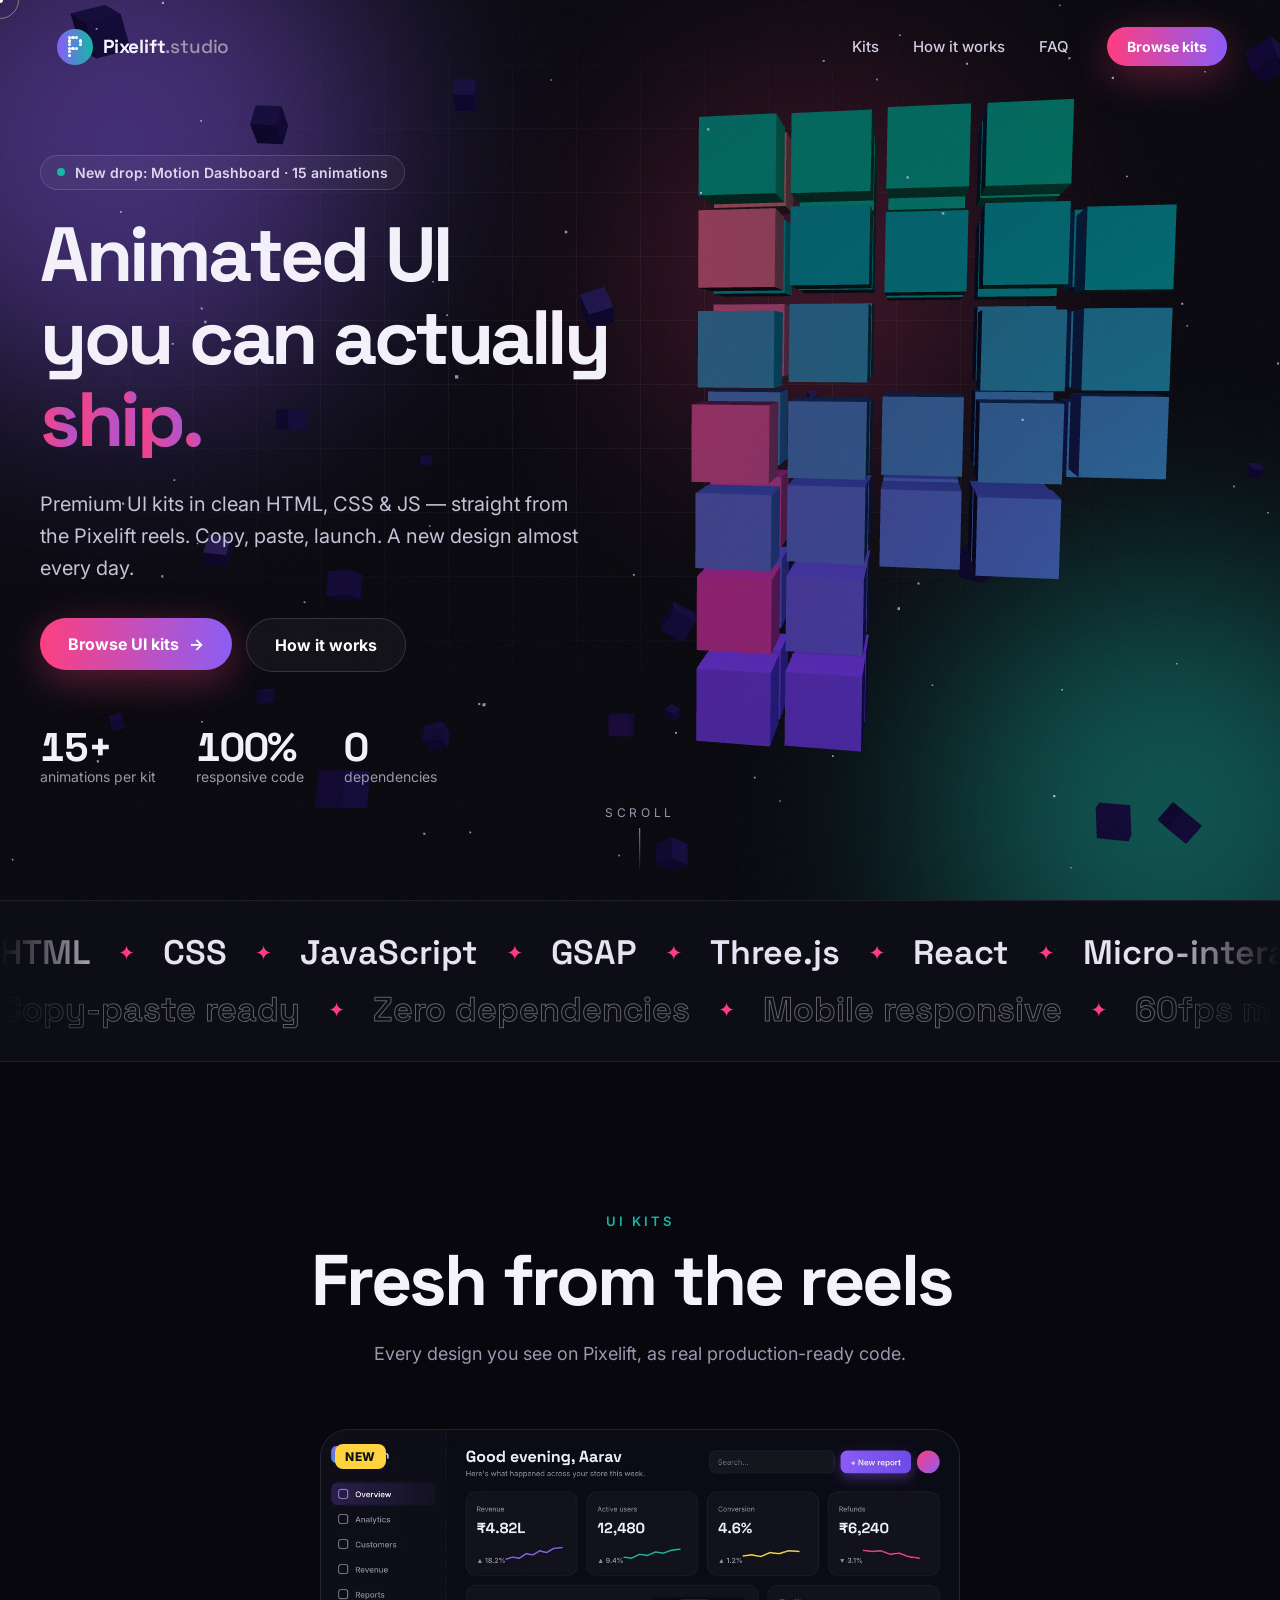
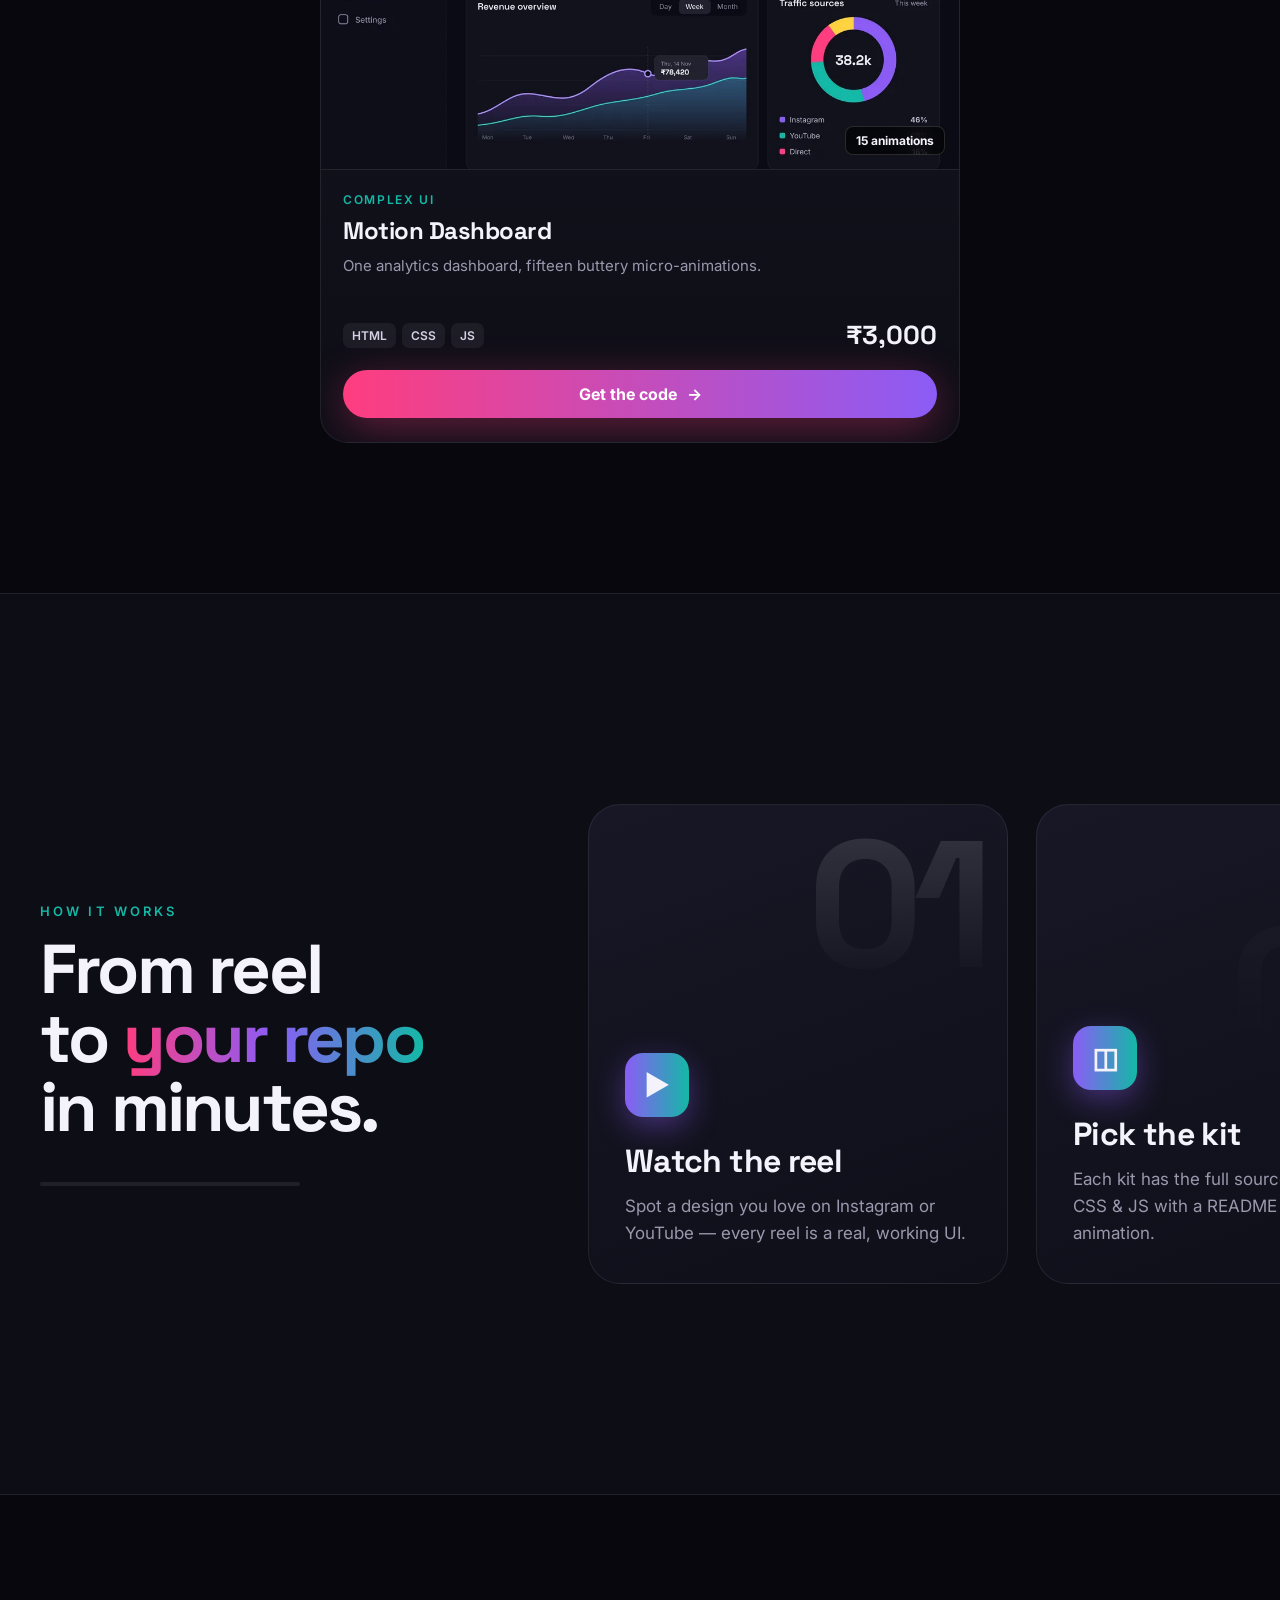
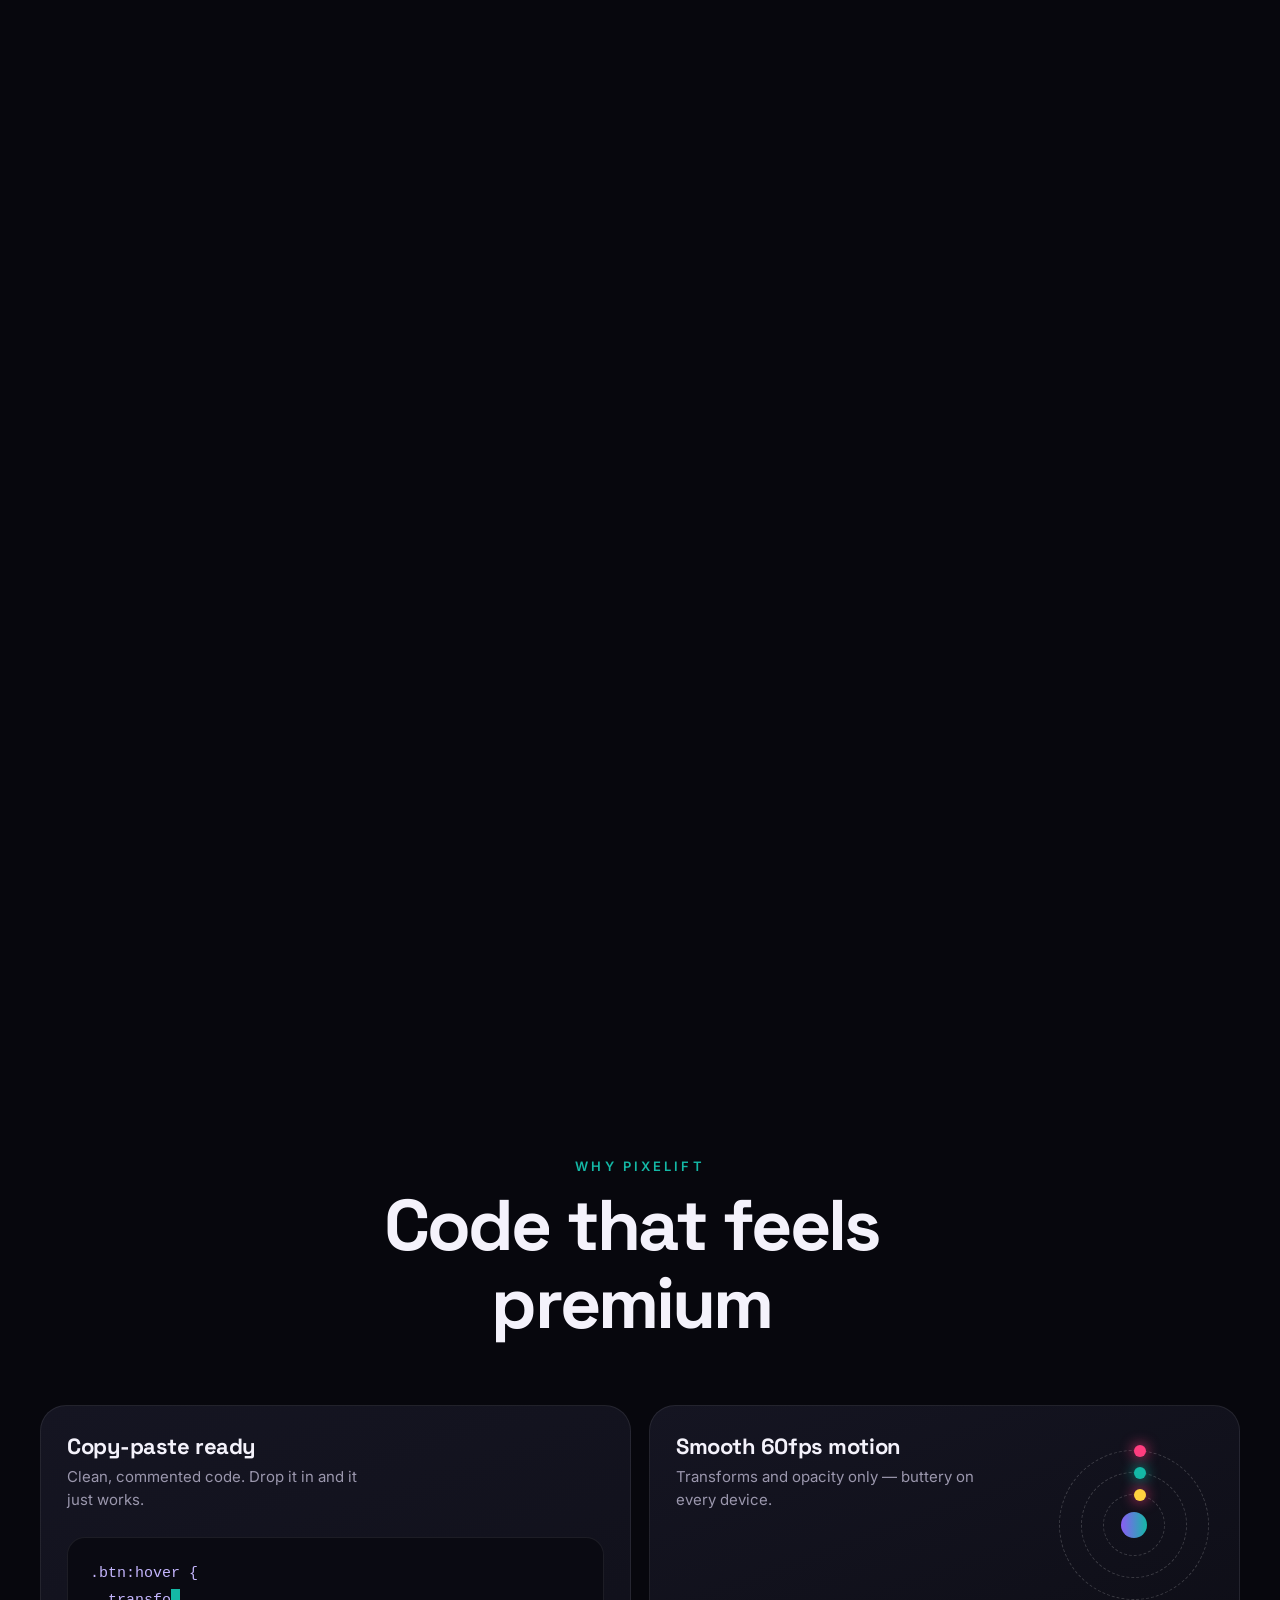
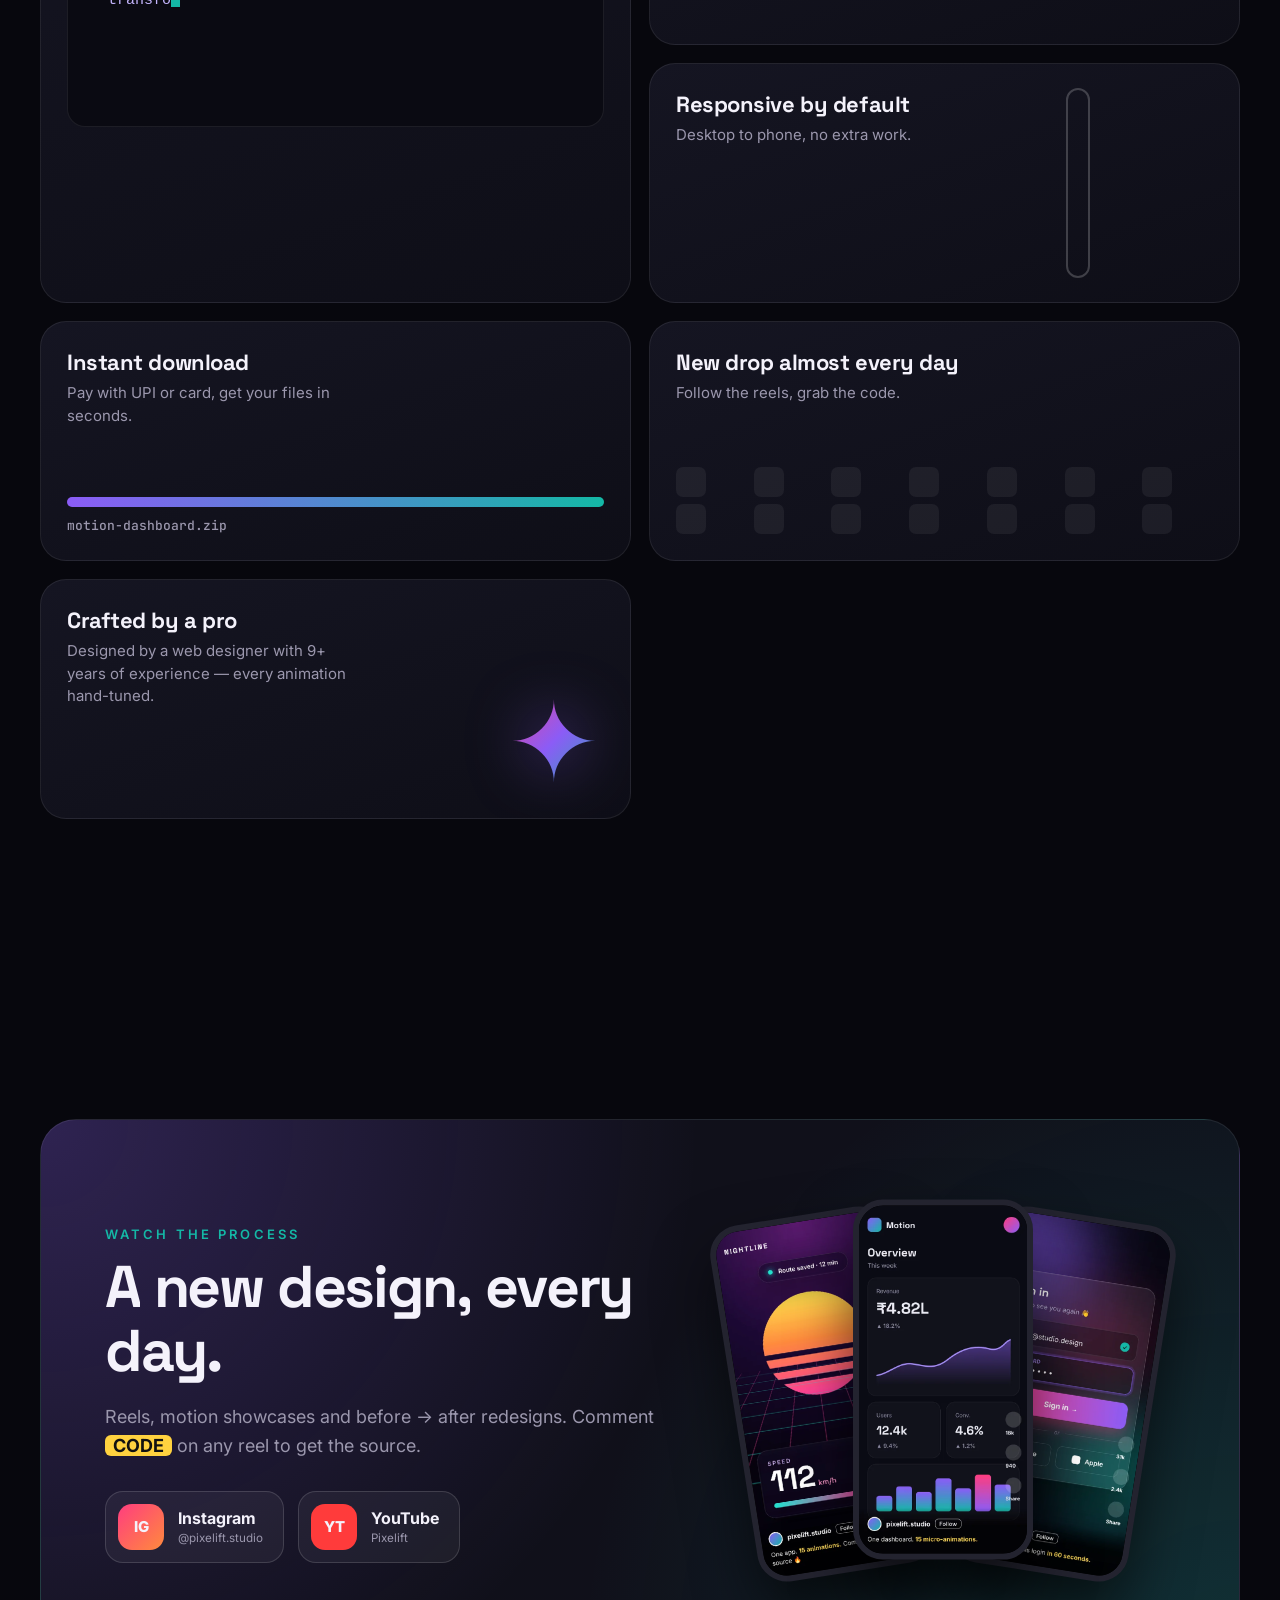
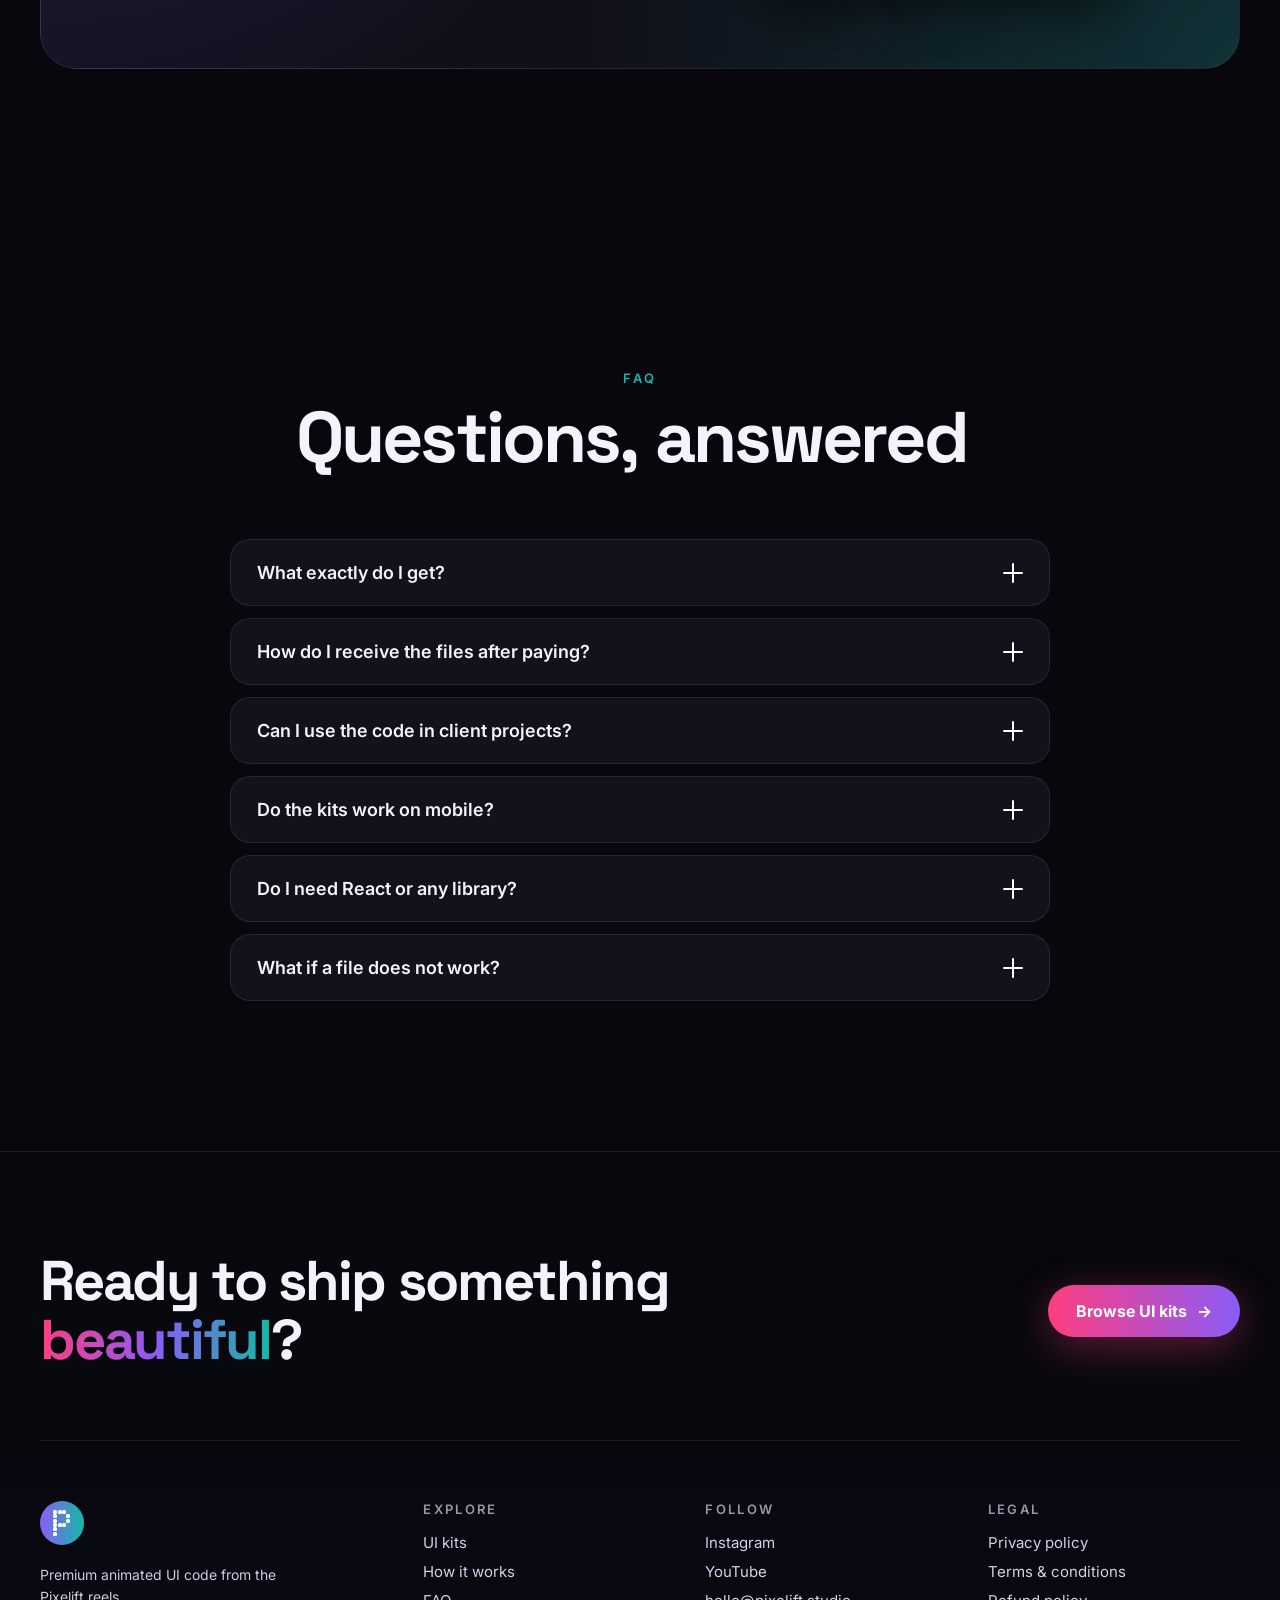
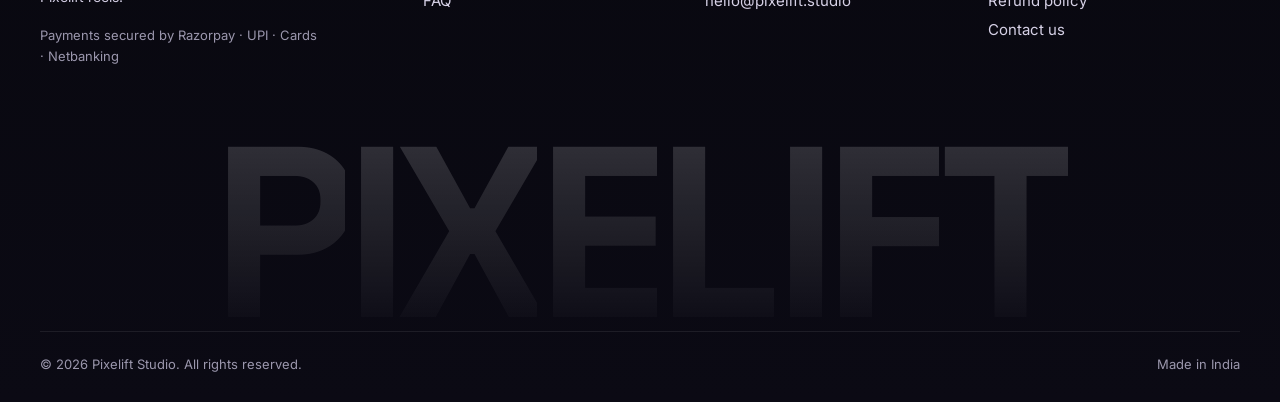
==== commit e9216723: "Keep only the Motion Dashboard kit for now - Remove the Nightline UI and Login kits from the site, c" ====
--- a/index.html
+++ b/index.html
@@ -4,7 +4,7 @@
 <meta charset="utf-8">
 <meta name="viewport" content="width=device-width,initial-scale=1,viewport-fit=cover">
 <title>Pixelift Studio — Animated UI Kits in HTML, CSS & JS</title>
-<meta name="description" content="Premium animated UI kits in clean HTML, CSS & JavaScript — dashboards, login pages and app UIs straight from the Pixelift reels. Copy, paste, launch. Zero dependencies.">
+<meta name="description" content="Premium animated UI kits in clean HTML, CSS & JavaScript — animated dashboards and app UIs straight from the Pixelift reels. Copy, paste, launch. Zero dependencies.">
 <meta name="keywords" content="animated UI kits, HTML CSS JS templates, UI animations, dashboard template, login page template, micro-interactions, web design, Pixelift">
 <meta name="author" content="Pixelift Studio">
 <meta name="robots" content="index,follow,max-image-preview:large">
@@ -21,7 +21,7 @@
 <meta property="og:type" content="website">
 <meta property="og:site_name" content="Pixelift Studio">
 <meta property="og:title" content="Pixelift Studio — Animated UI Kits in HTML, CSS & JS">
-<meta property="og:description" content="Premium animated UI kits in clean HTML, CSS & JavaScript — dashboards, login pages and app UIs straight from the Pixelift reels. Copy, paste, launch. Zero dependencies.">
+<meta property="og:description" content="Premium animated UI kits in clean HTML, CSS & JavaScript — animated dashboards and app UIs straight from the Pixelift reels. Copy, paste, launch. Zero dependencies.">
 <meta property="og:url" content="https://pixeliftstudio.uk/">
 <meta property="og:image" content="https://pixeliftstudio.uk/assets/img/og-image.jpg">
 <meta property="og:image:width" content="1200">
@@ -30,7 +30,7 @@
 <meta property="og:locale" content="en_IN">
 <meta name="twitter:card" content="summary_large_image">
 <meta name="twitter:title" content="Pixelift Studio — Animated UI Kits in HTML, CSS & JS">
-<meta name="twitter:description" content="Premium animated UI kits in clean HTML, CSS & JavaScript — dashboards, login pages and app UIs straight from the Pixelift reels. Copy, paste, launch. Zero dependencies.">
+<meta name="twitter:description" content="Premium animated UI kits in clean HTML, CSS & JavaScript — animated dashboards and app UIs straight from the Pixelift reels. Copy, paste, launch. Zero dependencies.">
 <meta name="twitter:image" content="https://pixeliftstudio.uk/assets/img/og-image.jpg">
 
 <link rel="preconnect" href="https://fonts.googleapis.com">
@@ -38,11 +38,11 @@
 <link href="https://fonts.googleapis.com/css2?family=Inter:wght@400;500;600;700;800&family=Space+Grotesk:wght@500;600;700&family=JetBrains+Mono:wght@500&display=swap" rel="stylesheet">
 <style>:root{color-scheme:dark;box-sizing:border-box;padding-top:env(safe-area-inset-top,0px);padding-bottom:env(safe-area-inset-bottom,0px)}html{scroll-padding-top:env(safe-area-inset-top,0px)}html,body{background:#07070d}body{margin:0;padding:0;font:14px -apple-system,BlinkMacSystemFont,sans-serif;color:#f4f2fb}img{max-width:100%}[hidden]:not([hidden=until-found i]){display:none!important}</style>
 <link rel="stylesheet" href="./assets/index-DuDXUerz.css">
-<script type="application/ld+json">{"@context":"https://schema.org","@graph":[{"@type":"Organization","@id":"https://pixeliftstudio.uk/#org","name":"Pixelift Studio","url":"https://pixeliftstudio.uk/","logo":"https://pixeliftstudio.uk/icon-512.png","email":"hello@pixelift.studio","sameAs":["https://www.instagram.com/pixelift.studio/","https://www.youtube.com/channel/UCeHVDnOLStnqMO1QeQXGOIw"]},{"@type":"WebSite","@id":"https://pixeliftstudio.uk/#website","url":"https://pixeliftstudio.uk/","name":"Pixelift Studio","publisher":{"@id":"https://pixeliftstudio.uk/#org"},"inLanguage":"en"},{"@type":"ItemList","name":"Pixelift UI kits","itemListElement":[{"@type":"ListItem","position":1,"item":{"@type":"Product","name":"Nightline UI","brand":{"@type":"Brand","name":"Pixelift Studio"},"offers":{"@type":"Offer","price":"3000","priceCurrency":"INR","availability":"https://schema.org/InStock","url":"https://pixeliftstudio.uk/#kits"},"description":"Night-drive app dashboard with radar, gauge, toast, tilt & confetti — 15 animations in HTML, CSS & JS.","image":"https://pixeliftstudio.uk/assets/img/kit-nightline.webp","creator":{"@id":"https://pixeliftstudio.uk/#org"}}},{"@type":"ListItem","position":2,"item":{"@type":"Product","name":"Motion Dashboard","brand":{"@type":"Brand","name":"Pixelift Studio"},"offers":{"@type":"Offer","price":"3000","priceCurrency":"INR","availability":"https://schema.org/InStock","url":"https://pixeliftstudio.uk/#kits"},"description":"One analytics dashboard, fifteen buttery micro-animations in HTML, CSS & JS.","image":"https://pixeliftstudio.uk/assets/img/kit-dashboard.webp","creator":{"@id":"https://pixeliftstudio.uk/#org"}}},{"@type":"ListItem","position":3,"item":{"@type":"Product","name":"Login Page Speed Build","brand":{"@type":"Brand","name":"Pixelift Studio"},"offers":{"@type":"Offer","price":"1500","priceCurrency":"INR","availability":"https://schema.org/InStock","url":"https://pixeliftstudio.uk/#kits"},"description":"Glassy login with floating labels, validation shake & success state — 8 animations.","image":"https://pixeliftstudio.uk/assets/img/kit-login.webp","creator":{"@id":"https://pixeliftstudio.uk/#org"}}}]},{"@type":"FAQPage","mainEntity":[{"@type":"Question","name":"What exactly do I get?","acceptedAnswer":{"@type":"Answer","text":"A zip with the complete source — HTML, CSS and JavaScript — plus a README that explains every animation and how to customise colours and content."}},{"@type":"Question","name":"How do I receive the files after paying?","acceptedAnswer":{"@type":"Answer","text":"Payments run through Razorpay. As soon as your payment succeeds you get a download link on screen and by email."}},{"@type":"Question","name":"Can I use the code in client projects?","acceptedAnswer":{"@type":"Answer","text":"Yes — use it in your own and client projects. Reselling or redistributing the source code itself is not allowed."}},{"@type":"Question","name":"Do the kits work on mobile?","acceptedAnswer":{"@type":"Answer","text":"Every kit is responsive and respects reduced-motion settings, so it looks great on phones, tablets and desktops."}},{"@type":"Question","name":"Do I need React or any library?","acceptedAnswer":{"@type":"Answer","text":"No. Kits are plain HTML, CSS and JS with zero dependencies. React versions are coming for selected kits."}},{"@type":"Question","name":"What if a file does not work?","acceptedAnswer":{"@type":"Answer","text":"Email us at hello@pixelift.studio and we will help you get it running. See the refund policy for details."}}]}]}</script>
+<script type="application/ld+json">{"@context":"https://schema.org","@graph":[{"@type":"Organization","@id":"https://pixeliftstudio.uk/#org","name":"Pixelift Studio","url":"https://pixeliftstudio.uk/","logo":"https://pixeliftstudio.uk/icon-512.png","email":"hello@pixelift.studio","sameAs":["https://www.instagram.com/pixelift.studio/","https://www.youtube.com/channel/UCeHVDnOLStnqMO1QeQXGOIw"]},{"@type":"WebSite","@id":"https://pixeliftstudio.uk/#website","url":"https://pixeliftstudio.uk/","name":"Pixelift Studio","publisher":{"@id":"https://pixeliftstudio.uk/#org"},"inLanguage":"en"},{"@type":"ItemList","name":"Pixelift UI kits","itemListElement":[{"@type":"ListItem","position":1,"item":{"@type":"Product","name":"Motion Dashboard","brand":{"@type":"Brand","name":"Pixelift Studio"},"offers":{"@type":"Offer","price":"3000","priceCurrency":"INR","availability":"https://schema.org/InStock","url":"https://pixeliftstudio.uk/#kits"},"description":"One analytics dashboard, fifteen buttery micro-animations in HTML, CSS & JS.","image":"https://pixeliftstudio.uk/assets/img/kit-dashboard.webp","creator":{"@id":"https://pixeliftstudio.uk/#org"}}}]},{"@type":"FAQPage","mainEntity":[{"@type":"Question","name":"What exactly do I get?","acceptedAnswer":{"@type":"Answer","text":"A zip with the complete source — HTML, CSS and JavaScript — plus a README that explains every animation and how to customise colours and content."}},{"@type":"Question","name":"How do I receive the files after paying?","acceptedAnswer":{"@type":"Answer","text":"Payments run through Razorpay. As soon as your payment succeeds you get a download link on screen and by email."}},{"@type":"Question","name":"Can I use the code in client projects?","acceptedAnswer":{"@type":"Answer","text":"Yes — use it in your own and client projects. Reselling or redistributing the source code itself is not allowed."}},{"@type":"Question","name":"Do the kits work on mobile?","acceptedAnswer":{"@type":"Answer","text":"Every kit is responsive and respects reduced-motion settings, so it looks great on phones, tablets and desktops."}},{"@type":"Question","name":"Do I need React or any library?","acceptedAnswer":{"@type":"Answer","text":"No. Kits are plain HTML, CSS and JS with zero dependencies. React versions are coming for selected kits."}},{"@type":"Question","name":"What if a file does not work?","acceptedAnswer":{"@type":"Answer","text":"Email us at hello@pixelift.studio and we will help you get it running. See the refund policy for details."}}]}]}</script>
 </head>
 <body>
 <div id="root"></div>
-<noscript><h1>Pixelift Studio — Animated UI kits in HTML, CSS &amp; JS</h1><p>Premium animated UI kits in clean HTML, CSS & JavaScript — dashboards, login pages and app UIs straight from the Pixelift reels. Copy, paste, launch. Zero dependencies.</p><p>Contact: hello@pixelift.studio</p></noscript>
+<noscript><h1>Pixelift Studio — Animated UI kits in HTML, CSS &amp; JS</h1><p>Premium animated UI kits in clean HTML, CSS & JavaScript — animated dashboards and app UIs straight from the Pixelift reels. Copy, paste, launch. Zero dependencies.</p><p>Contact: hello@pixelift.studio</p></noscript>
 <script>(function(){var c=window.matchMedia&&matchMedia("(pointer: coarse)").matches;window.__pxCoarse=c;if(!c)return;var t=function(e){if(e.pointerType!=="mouse")window.__pxT=performance.now()};addEventListener("pointerdown",t,{passive:true});addEventListener("pointermove",t,{passive:true})})();</script>
 <script type="module" crossorigin src="./assets/index-DFwutL8Z.js"></script>
 <script defer src="./assets/razorpay.js"></script>
--- a/assets/index-DuDXUerz.css
+++ b/assets/index-DuDXUerz.css
@@ -1,4 +1,5 @@
-:root{--bg:#07070d;--bg2:#0d0d16;--panel:#12121c;--line:rgba(255,255,255,.08);--line2:rgba(255,255,255,.14);--text:#f4f2fb;--muted:#9b97ad;--purple:#8b5cf6;--teal:#14b8a6;--pink:#ff3d7f;--yellow:#ffd23f;--grad:linear-gradient(90deg,#8b5cf6,#14b8a6);--grad2:linear-gradient(90deg,#ff3d7f,#8b5cf6,#14b8a6);--display:"Space Grotesk",Inter,system-ui,sans-serif;--ease:cubic-bezier(.22,1,.36,1)}*{box-sizing:border-box;margin:0;padding:0}html{background:var(--bg)}body{font-family:Inter,system-ui,sans-serif;color:var(--text);background:var(--bg);overflow-x:hidden;-webkit-font-smoothing:antialiased}a{color:inherit;text-decoration:none}button{font:inherit;color:inherit;background:none;border:0;cursor:pointer}img,svg,canvas{display:block}.container{width:min(1200px,100% - 32px);margin-inline:auto}.grad{background:var(--grad2);-webkit-background-clip:text;background-clip:text;color:transparent}.hl{background:var(--yellow);color:#111;padding:0 8px;border-radius:6px}.muted{color:var(--muted)}::selection{background:var(--purple);color:#fff}.noise{position:fixed;top:0;right:0;bottom:0;left:0;pointer-events:none;z-index:90;opacity:.05;background-image:url("data:image/svg+xml,%3Csvg xmlns='http://www.w3.org/2000/svg' width='160' height='160'%3E%3Cfilter id='n'%3E%3CfeTurbulence type='fractalNoise' baseFrequency='.9' numOctaves='3'/%3E%3C/filter%3E%3Crect width='100%25' height='100%25' filter='url(%23n)'/%3E%3C/svg%3E")}.c-dot,.c-ring{position:fixed;left:0;top:0;pointer-events:none;z-index:200;border-radius:50%;transform:translate(-50%,-50%);display:none}.has-cursor .c-dot,.has-cursor .c-ring{display:block}.c-dot{width:6px;height:6px;background:#fff;margin:-3px 0 0 -3px;transform:none}.c-ring{width:38px;height:38px;margin:-19px 0 0 -19px;transform:none;border:1.5px solid rgba(255,255,255,.5);transition:width .3s var(--ease),height .3s var(--ease),margin .3s var(--ease),background .3s,border-color .3s;mix-blend-mode:difference}.c-ring.hover{width:70px;height:70px;margin:-35px 0 0 -35px;background:#fff;border-color:#fff}.loader{position:fixed;top:0;right:0;bottom:0;left:0;z-index:300;background:var(--bg);display:grid;place-items:center;clip-path:inset(0 0 0 0)}.ld-inner{display:flex;flex-direction:column;align-items:center;gap:22px}.ld-logo{display:grid;grid-template-columns:repeat(4,18px);grid-template-rows:repeat(6,18px);gap:4px;padding:26px 30px;border-radius:50%;background:var(--grad);width:150px;height:150px;place-content:center}.ld-px{display:block;background:#fff;border-radius:3px}.ld-count{font:700 64px/1 var(--display);font-variant-numeric:tabular-nums;letter-spacing:-.03em}.ld-name{font:600 13px Inter;letter-spacing:.4em;color:var(--muted)}.magnetic{display:inline-block}.btn{position:relative;display:inline-flex;align-items:center;gap:10px;padding:16px 28px;border-radius:99px;font-weight:700;font-size:16px;color:#fff;background:linear-gradient(90deg,var(--pink),var(--purple));box-shadow:0 10px 40px #ff3d7f59;overflow:hidden;isolation:isolate;transition:box-shadow .4s}.btn:before{content:"";position:absolute;top:0;right:0;bottom:0;left:0;background:linear-gradient(90deg,var(--purple),var(--teal));opacity:0;transition:opacity .4s;z-index:-1}.btn:hover:before{opacity:1}.btn:hover{box-shadow:0 14px 50px #14b8a666}.btn .arr{display:inline-block;transition:transform .4s var(--ease)}.btn:hover .arr{transform:translate(5px)}.btn-ghost{background:#ffffff0a;border:1px solid var(--line2);box-shadow:none;-webkit-backdrop-filter:blur(10px);backdrop-filter:blur(10px)}.btn-ghost:before{background:#ffffff1a}.btn-sm{padding:11px 20px;font-size:14px}.btn-block{width:100%;justify-content:center}.nav{position:fixed;top:16px;left:50%;translate:-50% 0;width:min(1200px,calc(100% - 32px));z-index:100;display:flex;align-items:center;gap:24px;padding:10px 12px 10px 16px;border-radius:99px;border:1px solid transparent;transition:background .4s,border-color .4s,backdrop-filter .4s}.nav.scrolled{background:#0d0d16b3;border-color:var(--line);-webkit-backdrop-filter:blur(16px);backdrop-filter:blur(16px)}.brand{display:flex;align-items:center;gap:10px;font:700 19px var(--display);margin-right:auto;letter-spacing:-.01em}.brand b{color:var(--muted);font-weight:500}.logo-mark{position:relative;display:inline-block;border-radius:50%;background:var(--grad);flex-shrink:0}.logo-mark i{position:absolute;background:#fff;border-radius:1.5px}.nav-links{display:flex;gap:6px}.nav-links a{padding:8px 14px;border-radius:99px;font-size:15px;font-weight:500;color:#cfcbe0;display:block}.nav-links .nl{display:block;overflow:hidden;height:22px;line-height:22px}.nav-links .nl span{display:block;position:relative;transition:transform .45s var(--ease)}.nav-links .nl span:after{content:attr(data-text);position:absolute;left:0;top:100%;color:#fff}.nav-links a:hover .nl span{transform:translateY(-100%)}.burger{display:none;width:44px;height:44px;border-radius:50%;background:#ffffff0f;position:relative}.burger i{position:absolute;left:13px;right:13px;height:2px;background:#fff;border-radius:2px;transition:transform .4s var(--ease)}.burger i:first-child{top:17px}.burger i:last-child{top:25px}.nav.open .burger i:first-child{transform:translateY(4px) rotate(45deg)}.nav.open .burger i:last-child{transform:translateY(-4px) rotate(-45deg)}.hero{position:relative;min-height:100svh;display:flex;align-items:center;overflow:hidden;padding:120px 0 80px}.hero-bg{position:absolute;top:0;right:0;bottom:0;left:0;z-index:0}.orb{position:absolute;border-radius:50%;filter:blur(110px);opacity:.45;animation:orb 16s ease-in-out infinite alternate}.o1{width:520px;height:520px;background:var(--purple);left:-140px;top:-120px}.o2{width:460px;height:460px;background:var(--teal);right:-120px;bottom:-140px;animation-delay:-5s}.o3{width:360px;height:360px;background:var(--pink);right:22%;top:10%;opacity:.25;animation-delay:-9s}@keyframes orb{to{transform:translate(60px,40px) scale(1.15)}}.grid-bg{position:absolute;top:0;right:0;bottom:0;left:0;background-image:linear-gradient(rgba(255,255,255,.045) 1px,transparent 1px),linear-gradient(90deg,rgba(255,255,255,.045) 1px,transparent 1px);background-size:64px 64px;-webkit-mask-image:radial-gradient(ellipse 70% 60% at 50% 40%,#000 20%,transparent 75%);mask-image:radial-gradient(ellipse 70% 60% at 50% 40%,#000 20%,transparent 75%)}.hero-canvas{position:absolute!important;top:0;right:0;bottom:0;left:0;z-index:1}.hero-content{position:relative;z-index:2;pointer-events:none}.hero-content a,.hero-content button{pointer-events:auto}.eyebrow{display:inline-flex;align-items:center;gap:10px;padding:8px 16px;border-radius:99px;border:1px solid var(--line2);background:#ffffff0a;-webkit-backdrop-filter:blur(10px);backdrop-filter:blur(10px);font-size:14px;font-weight:600;color:#ddd8ee}.pulse{width:8px;height:8px;border-radius:50%;background:var(--teal);box-shadow:0 0 #14b8a6b3;animation:pulse 1.8s infinite}@keyframes pulse{70%{box-shadow:0 0 0 10px #14b8a600}to{box-shadow:0 0 #14b8a600}}.hero h1{font:700 clamp(36px,6vw,80px)/1 var(--display);letter-spacing:-.045em;margin:26px 0 24px;max-width:780px}.hero h1 .line{display:block}.word{display:inline-block;overflow:hidden;vertical-align:top;padding-bottom:.08em;margin-right:.24em}.char{display:inline-block}.hero h1 .grad .char{background:var(--grad2);background-size:300% 100%;-webkit-background-clip:text;background-clip:text;color:transparent}.lead{font-size:clamp(17px,1.6vw,20px);line-height:1.6;color:#c6c1d8;max-width:540px}.hero-ctas{display:flex;flex-wrap:wrap;gap:14px;margin-top:34px}.stats{display:flex;gap:40px;margin-top:56px}.stat b{display:block;font:700 40px/1 var(--display);letter-spacing:-.03em;font-variant-numeric:tabular-nums}.stat span{font-size:14px;color:var(--muted)}.scroll-hint{position:absolute;bottom:28px;left:50%;translate:-50% 0;z-index:2;display:flex;flex-direction:column;align-items:center;gap:8px;font-size:12px;letter-spacing:.3em;text-transform:uppercase;color:var(--muted)}.scroll-hint i{width:1px;height:44px;background:linear-gradient(var(--muted),transparent);animation:sh 1.8s infinite}@keyframes sh{0%{transform:scaleY(0);transform-origin:top}50%{transform:scaleY(1);transform-origin:top}51%{transform-origin:bottom}to{transform:scaleY(0);transform-origin:bottom}}.marquee{padding:30px 0;border-block:1px solid var(--line);background:var(--bg2);overflow:hidden;display:flex;flex-direction:column;gap:14px}.mq-row{overflow:hidden;-webkit-mask-image:linear-gradient(90deg,transparent,#000 10%,#000 90%,transparent)}.mq-track{display:flex;width:max-content;animation:mq 40s linear infinite}.mq-row.rev .mq-track{animation-direction:reverse;animation-duration:46s}.mq-item{display:flex;align-items:center;gap:28px;padding-right:28px;font:600 clamp(22px,3vw,34px) var(--display);white-space:nowrap;color:#e7e3f3}.mq-row.rev .mq-item{color:transparent;-webkit-text-stroke:1px rgba(255,255,255,.35)}.mq-item i{font-style:normal;color:var(--pink);-webkit-text-stroke:0;font-size:.6em}@keyframes mq{to{transform:translate(-33.333%)}}.section{padding:clamp(90px,12vw,150px) 0}.sec-head{text-align:center;max-width:760px;margin:0 auto 60px}.kicker{display:inline-block;font:600 13px Inter;letter-spacing:.24em;text-transform:uppercase;color:var(--teal);margin-bottom:16px}.sec-title{font:700 clamp(36px,5.6vw,72px)/1 var(--display);letter-spacing:-.04em}.sec-sub{margin-top:18px;color:var(--muted);font-size:18px;line-height:1.6}.cards{display:grid;grid-template-columns:repeat(auto-fit,minmax(260px,1fr));gap:22px}.card{position:relative;border-radius:28px;background:linear-gradient(180deg,#14141f,#0e0e17);border:1px solid var(--line);overflow:hidden;transform-style:preserve-3d;will-change:transform}.card-glare{position:absolute;top:0;right:0;bottom:0;left:0;z-index:3;pointer-events:none;background:radial-gradient(400px circle at var(--gx,50%) var(--gy,0%),rgba(255,255,255,.1),transparent 45%);opacity:0;transition:opacity .4s}.card:hover .card-glare{opacity:1}.card:after{content:"";position:absolute;top:0;right:0;bottom:0;left:0;border-radius:inherit;padding:1px;background:linear-gradient(140deg,rgba(139,92,246,.7),transparent 40%,transparent 60%,rgba(20,184,166,.7));-webkit-mask:linear-gradient(#000 0 0) content-box,linear-gradient(#000 0 0);-webkit-mask-composite:xor;mask-composite:exclude;opacity:0;transition:opacity .4s;pointer-events:none}.card:hover:after{opacity:1}.card-media{position:relative;height:210px;overflow:hidden;border-bottom:1px solid var(--line)}.badge-new{position:absolute;top:14px;left:14px;z-index:2;background:var(--yellow);color:#111;font:800 12px Inter;padding:5px 10px;border-radius:8px;letter-spacing:.06em}.badge-count{position:absolute;bottom:14px;right:14px;z-index:2;background:#0009;-webkit-backdrop-filter:blur(8px);backdrop-filter:blur(8px);font:700 12px Inter;padding:6px 10px;border-radius:8px;border:1px solid var(--line2)}.card-body{padding:22px 22px 24px}.card-tag{font:600 12px Inter;letter-spacing:.14em;text-transform:uppercase;color:var(--teal)}.card h3{font:700 24px var(--display);letter-spacing:-.02em;margin:8px 0}.card p{color:var(--muted);font-size:15px;line-height:1.55;min-height:46px}.card-foot{display:flex;align-items:center;justify-content:space-between;margin:18px 0}.chips{display:flex;gap:6px}.chips span{font:600 12px Inter;padding:5px 9px;border-radius:7px;background:#ffffff0f;color:#d6d1e6}.price{font:700 26px var(--display)}.btn-card{width:100%;justify-content:center;padding:14px}.art{position:absolute;top:0;right:0;bottom:0;left:0;transition:transform .8s var(--ease)}.card:hover .art{transform:scale(1.06)}.art-sunset{background:linear-gradient(180deg,#0b0420,#3a0d4f 55%,#ff5a7a)}.art-sunset .sun{position:absolute;left:50%;top:36px;width:130px;height:130px;margin-left:-65px;border-radius:50%;background:linear-gradient(#ffe14d,#ff8a3d,#ff3d9a);-webkit-mask:linear-gradient(#000 58%,transparent 58% 63%,#000 63% 72%,transparent 72% 77%,#000 77% 85%,transparent 85% 90%,#000 90%);mask:linear-gradient(#000 58%,transparent 58% 63%,#000 63% 72%,transparent 72% 77%,#000 77% 85%,transparent 85% 90%,#000 90%);box-shadow:0 0 60px #ff3d9a;animation:sunrise 4s ease-in-out infinite alternate}@keyframes sunrise{to{transform:translateY(-10px)}}.art-sunset .sea{position:absolute;left:0;right:0;bottom:0;height:60px;background:repeating-linear-gradient(#1ee3cf66 0 2px,transparent 2px 10px),linear-gradient(#14304a,#0b0420)}.art-sunset .hud{position:absolute;left:16px;top:16px;padding:8px 12px;border-radius:12px;background:#00000073;border:1px solid rgba(255,255,255,.15)}.art-sunset .hud b{font:800 22px Inter}.art-sunset .hud small{font-size:11px;color:#d8c9f0;margin-left:4px}.art-dash{background:#0f1020;display:flex;gap:10px;padding:18px}.d-side{width:46px;border-radius:12px;background:#ffffff0d}.d-main{flex:1;display:flex;flex-direction:column;gap:10px}.d-kpis{display:flex;gap:8px}.d-kpis i{flex:1;height:40px;border-radius:10px;background:#8b5cf62e}.d-kpis i:nth-child(2){background:#14b8a62e}.d-bars{flex:1;display:flex;align-items:flex-end;gap:7px;padding:10px;border-radius:12px;background:#ffffff0a}.d-bars i{flex:1;height:var(--h);border-radius:5px 5px 2px 2px;background:linear-gradient(var(--purple),var(--teal));transform-origin:bottom;animation:bar 2.4s var(--d) ease-in-out infinite}@keyframes bar{50%{transform:scaleY(.55)}}.art-login{background:radial-gradient(circle at 30% 20%,#8b5cf655,transparent 50%),radial-gradient(circle at 80% 90%,#14b8a655,transparent 50%),#0d0d18;display:grid;place-items:center}.l-card{width:160px;padding:16px;border-radius:18px;background:#ffffff12;border:1px solid rgba(255,255,255,.14);-webkit-backdrop-filter:blur(10px);backdrop-filter:blur(10px);display:flex;flex-direction:column;gap:9px;align-items:center;animation:float 4s ease-in-out infinite}.l-av{width:36px;height:36px;border-radius:50%;background:var(--grad)}.l-card i{width:100%;height:18px;border-radius:7px;background:#ffffff1a}.l-card b{width:100%;text-align:center;font:700 12px Inter;padding:7px;border-radius:8px;background:linear-gradient(90deg,var(--pink),var(--purple))}@keyframes float{50%{transform:translateY(-8px)}}.art-shop{background:#100f1a;display:flex;align-items:center;justify-content:center;gap:10px;padding:16px}.s-card{width:74px;padding:7px;border-radius:12px;background:#ffffff0f;display:flex;flex-direction:column;gap:6px;animation:float 3s var(--d) ease-in-out infinite}.s-card i{height:64px;border-radius:8px;background:linear-gradient(135deg,#ff3d7f55,#8b5cf655)}.s-card:nth-child(2) i{background:linear-gradient(135deg,#14b8a655,#2d7bff55)}.s-card span{height:8px;border-radius:4px;background:#ffffff1f}.s-card b{height:16px;border-radius:5px;background:var(--teal);opacity:.8}.s-cart{position:absolute;top:14px;right:14px;width:38px;height:38px;border-radius:12px;background:#ffffff14;display:grid;place-items:center;font-size:18px}.s-cart em{position:absolute;top:-6px;right:-6px;width:18px;height:18px;border-radius:50%;background:var(--pink);font:800 10px Inter;font-style:normal;display:grid;place-items:center}.how{position:relative;overflow:hidden;background:var(--bg2);border-block:1px solid var(--line)}.how-track{display:flex;align-items:center;gap:28px;padding:0 max(16px,calc((100vw - 1200px)/2));height:100svh;width:max-content}.how-intro{width:min(520px,80vw);flex-shrink:0;padding-right:40px}.how-intro .sec-title{font-size:clamp(40px,5.4vw,76px)}.how-progress{margin-top:40px;width:260px;height:4px;border-radius:4px;background:#ffffff14;overflow:hidden}.how-progress i{display:block;height:100%;background:var(--grad);transform:scaleX(0);transform-origin:left}.step{position:relative;flex-shrink:0;width:min(420px,80vw);height:min(480px,62vh);border-radius:32px;padding:36px;background:linear-gradient(160deg,#171726,#0f0f19);border:1px solid var(--line);display:flex;flex-direction:column;justify-content:flex-end;overflow:hidden}.step-n{position:absolute;top:10px;right:24px;font:700 180px/1 var(--display);letter-spacing:-.06em;background:linear-gradient(180deg,rgba(255,255,255,.14),transparent);-webkit-background-clip:text;background-clip:text;color:transparent}.step-ic{width:64px;height:64px;border-radius:18px;display:grid;place-items:center;font:700 28px Inter;background:var(--grad);margin-bottom:24px;box-shadow:0 10px 30px #8b5cf666}.step h3{font:700 32px var(--display);letter-spacing:-.02em}.step p{margin-top:12px;color:var(--muted);font-size:17px;line-height:1.6}.bento{display:grid;grid-template-columns:repeat(6,1fr);grid-auto-rows:240px;gap:18px}.tile{position:relative;border-radius:26px;padding:26px;background:linear-gradient(160deg,#151522,#0e0e17);border:1px solid var(--line);overflow:hidden;transition:border-color .4s,transform .5s var(--ease)}.tile:hover{border-color:var(--line2);transform:translateY(-4px)}.tile h3{font:700 22px var(--display);letter-spacing:-.02em;position:relative;z-index:1}.tile p{color:var(--muted);font-size:15px;line-height:1.5;margin-top:6px;max-width:300px;position:relative;z-index:1}.t-code{grid-column:span 3;grid-row:span 2}.t-motion{grid-column:span 3}.t-resp{grid-column:span 2}.t-dl{grid-column:span 1;grid-column:span 2}.t-daily,.t-claude{grid-column:span 2}.t-dl,.t-daily,.t-resp,.t-claude{grid-column:span 3}.code{margin-top:26px;padding:22px;border-radius:18px;background:#0a0a12;border:1px solid var(--line);font:500 15px/1.7 JetBrains Mono,monospace;color:#c4b5fd;white-space:pre-wrap;min-height:190px}.caret{display:inline-block;width:9px;height:18px;background:var(--teal);vertical-align:-3px;animation:blink 1s steps(1) infinite}@keyframes blink{50%{opacity:0}}.orbit{position:absolute;right:30px;top:50%;width:150px;height:150px;margin-top:-75px}.orbit i{position:absolute;top:0;right:0;bottom:0;left:0;border:1px dashed rgba(255,255,255,.18);border-radius:50%;animation:spin 8s linear infinite}.orbit i:nth-child(2){top:22px;right:22px;bottom:22px;left:22px;animation-duration:5s;animation-direction:reverse}.orbit i:nth-child(3){top:44px;right:44px;bottom:44px;left:44px;animation-duration:3s}.orbit i:after{content:"";position:absolute;top:-6px;left:50%;width:12px;height:12px;border-radius:50%;background:var(--pink);box-shadow:0 0 14px var(--pink)}.orbit i:nth-child(2):after{background:var(--teal);box-shadow:0 0 14px var(--teal)}.orbit i:nth-child(3):after{background:var(--yellow)}.orbit b{position:absolute;top:62px;right:62px;bottom:62px;left:62px;border-radius:50%;background:var(--grad)}@keyframes spin{to{transform:rotate(360deg)}}.resp{position:absolute;right:26px;bottom:24px;top:24px;width:46%;display:flex;align-items:center;justify-content:center}.resp-box{height:100%;border-radius:14px;border:2px solid rgba(255,255,255,.2);padding:10px;display:flex;flex-direction:column;gap:7px;animation:resp 4s var(--ease) infinite}.resp-box i{flex:1;border-radius:6px;background:#8b5cf640}.resp-box i:nth-child(2){background:#14b8a640}@keyframes resp{0%,to{width:100%}50%{width:34%}}.dl{position:absolute;left:26px;right:26px;bottom:26px}.dl-bar{height:10px;border-radius:6px;background:#ffffff14;overflow:hidden}.dl-bar i{display:block;height:100%;background:var(--grad);animation:dl 3s ease-in-out infinite}@keyframes dl{0%{width:0}70%,to{width:100%}}.dl span{display:block;margin-top:10px;font:500 13px JetBrains Mono,monospace;color:var(--muted)}.cal{position:absolute;left:26px;right:26px;bottom:26px;display:grid;grid-template-columns:repeat(7,1fr);gap:7px}.cal i{aspect-ratio:1;max-height:30px;border-radius:7px;background:#ffffff0f;animation:cal 2.8s var(--d) infinite}@keyframes cal{20%,60%{background:var(--teal);box-shadow:0 0 12px #14b8a699}}.spark{position:absolute;right:30px;bottom:10px;font-size:110px;color:#e08a63;animation:spin 14s linear infinite;text-shadow:0 0 40px rgba(224,138,99,.5)}.plans{display:grid;grid-template-columns:repeat(3,1fr);gap:22px;align-items:stretch}.plan{position:relative;border-radius:28px;padding:34px;background:linear-gradient(160deg,#151522,#0e0e17);border:1px solid var(--line);display:flex;flex-direction:column}.plan.popular{background:linear-gradient(160deg,#1c1530,#0f0f1a)}.plan.popular:before{content:"";position:absolute;top:-1px;right:-1px;bottom:-1px;left:-1px;border-radius:29px;padding:1.5px;background:conic-gradient(from var(--a,0deg),var(--pink),var(--purple),var(--teal),var(--pink));-webkit-mask:linear-gradient(#000 0 0) content-box,linear-gradient(#000 0 0);-webkit-mask-composite:xor;mask-composite:exclude;animation:rot 4s linear infinite}@property --a{syntax:"<angle>";initial-value:0deg;inherits:false}@keyframes rot{to{--a:360deg}}.pop-tag{position:absolute;top:-13px;left:50%;translate:-50% 0;background:var(--yellow);color:#111;font:800 12px Inter;letter-spacing:.08em;padding:6px 12px;border-radius:99px;text-transform:uppercase}.plan h3{font:600 18px Inter;color:#d6d1e6}.plan-price{font:700 58px/1 var(--display);letter-spacing:-.04em;margin:18px 0 26px}.plan-price span{font-size:28px;vertical-align:top;margin-right:2px}.plan-price small{font:500 16px Inter;color:var(--muted);letter-spacing:0;margin-left:6px}.plan ul{list-style:none;display:flex;flex-direction:column;gap:13px;margin-bottom:30px;flex:1}.plan li{display:flex;gap:10px;color:#cfcae0;font-size:15px}.plan li i{font-style:normal;color:var(--teal);font-weight:800}.plan .magnetic{display:block}.soc-box{position:relative;border-radius:36px;padding:clamp(28px,5vw,64px);background:radial-gradient(circle at 0% 0%,rgba(139,92,246,.25),transparent 50%),radial-gradient(circle at 100% 100%,rgba(20,184,166,.2),transparent 50%),#10101a;border:1px solid var(--line);display:grid;grid-template-columns:1.1fr .9fr;gap:40px;align-items:center;overflow:hidden}.soc-copy .sec-title{font-size:clamp(34px,4.6vw,60px)}.soc-btns{display:flex;flex-wrap:wrap;gap:14px;margin-top:30px}.soc{display:flex;align-items:center;gap:14px;padding:12px 20px 12px 12px;border-radius:18px;background:#ffffff0d;border:1px solid var(--line2);transition:transform .4s var(--ease),background .3s}.soc:hover{transform:translateY(-4px);background:#ffffff17}.soc-ic{width:46px;height:46px;border-radius:14px;display:grid;place-items:center;font:800 15px Inter}.ig .soc-ic{background:linear-gradient(135deg,#ff3d7f,#ff8a3d)}.yt .soc-ic{background:#ff3b3b}.soc b{display:block;font-size:16px}.soc small{color:var(--muted)}.phones{position:relative;height:420px}.phone{position:absolute;top:50%;left:50%;width:180px;height:360px;border-radius:30px;border:6px solid #23232f;background:#000;overflow:hidden;box-shadow:0 30px 60px #0009;transform:translate(calc(-50% + (var(--i) - 1) * 120px),-50%) rotate(calc((var(--i) - 1) * 9deg));animation:phone 5s calc(var(--i) * .6s) ease-in-out infinite}.phone:nth-child(2){z-index:2;transform:translate(-50%,-54%)}@keyframes phone{50%{margin-top:-12px}}.ph-screen{position:absolute;top:0;right:0;bottom:0;left:0;display:flex;align-items:center;justify-content:center;text-align:center;padding:14px}.ph-sunset .ph-screen{background:linear-gradient(180deg,#24093f,#0b0420)}.ph-sun{position:absolute;top:40px;width:90px;height:90px;border-radius:50%;background:linear-gradient(#ffe14d,#ff3d9a)}.ph-t{position:relative;font:800 22px/1 var(--display);margin-top:70px}.ph-t span{font-size:15px;background:linear-gradient(90deg,#ff3d9a,#ffe14d);-webkit-background-clip:text;background-clip:text;color:transparent}.ph-dash .ph-screen{background:radial-gradient(circle at 50% 30%,#3b2a7a,#0d0d1a)}.ph-yellow .ph-screen{background:#f5e15c;color:#111}.ph-big{font:800 34px/.95 var(--display);letter-spacing:-.04em}.faq-list{max-width:820px;margin:0 auto;display:flex;flex-direction:column;gap:12px}.faq-item{border-radius:20px;background:#12121c;border:1px solid var(--line);transition:border-color .3s}.faq-item.open{border-color:#8b5cf680}.faq-item button{width:100%;display:flex;align-items:center;justify-content:space-between;gap:20px;padding:22px 26px;text-align:left;font:600 18px Inter}.plus{position:relative;width:20px;height:20px;flex-shrink:0}.plus:before,.plus:after{content:"";position:absolute;left:0;right:0;top:9px;height:2px;background:#fff;border-radius:2px;transition:transform .4s var(--ease)}.plus:after{transform:rotate(90deg)}.faq-item.open .plus:after{transform:rotate(0)}.faq-body{height:0;opacity:0;overflow:hidden}.faq-body p{padding:0 26px 24px;color:var(--muted);line-height:1.65;font-size:16px}.footer{position:relative;padding-top:100px;border-top:1px solid var(--line);background:linear-gradient(180deg,var(--bg),#0b0a14);overflow:hidden}.f-cta{display:flex;align-items:center;justify-content:space-between;gap:30px;flex-wrap:wrap;padding-bottom:70px;border-bottom:1px solid var(--line)}.f-cta h2{font:700 clamp(32px,4.4vw,56px)/1.05 var(--display);letter-spacing:-.035em;max-width:680px}.f-cols{display:grid;grid-template-columns:1.4fr 1fr 1fr 1fr;gap:30px;padding:60px 0}.f-cols h4{font:600 13px Inter;letter-spacing:.18em;text-transform:uppercase;color:var(--muted);margin-bottom:16px}.f-cols a{display:block;color:#d6d1e6;margin-bottom:10px;font-size:15px;transition:color .3s}.f-cols a:hover{color:#fff}.f-brand p{color:#cfcae0;margin-top:16px;max-width:280px;line-height:1.6}.f-brand .muted{font-size:13px;color:var(--muted)}.f-big{display:flex;justify-content:center;font:700 clamp(80px,19vw,280px)/.8 var(--display);letter-spacing:-.06em;overflow:hidden;padding-top:10px;-webkit-user-select:none;user-select:none}.f-big span{display:inline-block;background:linear-gradient(180deg,#ffffff29,#ffffff03);-webkit-background-clip:text;background-clip:text;color:transparent}.f-bottom{display:flex;justify-content:space-between;gap:12px;flex-wrap:wrap;padding:24px 0 30px;font-size:13px;color:var(--muted);border-top:1px solid var(--line)}@media(max-width:899px){.nav-links,.nav-cta{display:none}.burger{display:block}.nav.open{flex-wrap:wrap;border-radius:28px;background:#0d0d16f2;border-color:var(--line)}.nav.open .nav-links{display:flex;flex-direction:column;width:100%;order:3;padding:8px 0}.nav.open .nav-links a{font-size:20px}.nav.open .nav-links .nl{height:30px;line-height:30px}.hero{align-items:flex-end;padding-bottom:70px}.hero:after{content:"";position:absolute;left:0;right:0;bottom:0;height:68%;z-index:1;pointer-events:none;background:linear-gradient(transparent,rgba(7,7,13,.85) 35%,var(--bg))}.hero h1{margin:18px 0 16px}.stats{margin-top:36px}.hero-content{text-align:left}.stats{gap:24px}.stat b{font-size:30px}.how-track{flex-direction:column;align-items:stretch;height:auto;width:auto;padding:90px 16px}.how-intro{width:auto;padding:0 0 20px}.how-progress{display:none}.step{width:auto;height:auto;min-height:280px}.step-n{font-size:130px}.bento{grid-template-columns:1fr;grid-auto-rows:auto}.tile{grid-column:auto!important;grid-row:auto!important;min-height:220px}.t-code{min-height:auto}.plans,.soc-box{grid-template-columns:1fr}.phones{height:380px}.f-cols{grid-template-columns:1fr 1fr}.f-brand{grid-column:1/-1}}@media(max-width:520px){.stats{gap:18px}.stat b{font-size:26px}.stat span{font-size:12px}.hero-ctas{gap:10px}.hero-ctas .btn{padding:14px 22px}.phone{width:140px;height:290px}.phone{transform:translate(calc(-50% + (var(--i) - 1) * 95px),-50%) rotate(calc((var(--i) - 1) * 9deg))}.scroll-hint{display:none}}@media(prefers-reduced-motion:reduce){*,*:before,*:after{animation-duration:.01ms!important;animation-iteration-count:1!important;transition-duration:.01ms!important}}
+:root{--bg:#07070d;--bg2:#0d0d16;--panel:#12121c;--line:rgba(255,255,255,.08);--line2:rgba(255,255,255,.14);--text:#f4f2fb;--muted:#9b97ad;--purple:#8b5cf6;--teal:#14b8a6;--pink:#ff3d7f;--yellow:#ffd23f;--grad:linear-gradient(90deg,#8b5cf6,#14b8a6);--grad2:linear-gradient(90deg,#ff3d7f,#8b5cf6,#14b8a6);--display:"Space Grotesk",Inter,system-ui,sans-serif;--ease:cubic-bezier(.22,1,.36,1)}*{box-sizing:border-box;margin:0;padding:0}html{background:var(--bg)}body{font-family:Inter,system-ui,sans-serif;color:var(--text);background:var(--bg);overflow-x:hidden;-webkit-font-smoothing:antialiased}a{color:inherit;text-decoration:none}button{font:inherit;color:inherit;background:none;border:0;cursor:pointer}img,svg,canvas{display:block}.container{width:min(1200px,100% - 32px);margin-inline:auto}.grad{background:var(--grad2);-webkit-background-clip:text;background-clip:text;color:transparent}.hl{background:var(--yellow);color:#111;padding:0 8px;border-radius:6px}.muted{color:var(--muted)}::selection{background:var(--purple);color:#fff}.noise{position:fixed;top:0;right:0;bottom:0;left:0;pointer-events:none;z-index:90;opacity:.05;background-image:url("data:image/svg+xml,%3Csvg xmlns='http://www.w3.org/2000/svg' width='160' height='160'%3E%3Cfilter id='n'%3E%3CfeTurbulence type='fractalNoise' baseFrequency='.9' numOctaves='3'/%3E%3C/filter%3E%3Crect width='100%25' height='100%25' filter='url(%23n)'/%3E%3C/svg%3E")}.c-dot,.c-ring{position:fixed;left:0;top:0;pointer-events:none;z-index:200;border-radius:50%;transform:translate(-50%,-50%);display:none}.has-cursor .c-dot,.has-cursor .c-ring{display:block}.c-dot{width:6px;height:6px;background:#fff;margin:-3px 0 0 -3px;transform:none}.c-ring{width:38px;height:38px;margin:-19px 0 0 -19px;transform:none;border:1.5px solid rgba(255,255,255,.5);transition:width .3s var(--ease),height .3s var(--ease),margin .3s var(--ease),background .3s,border-color .3s;mix-blend-mode:difference}.c-ring.hover{width:70px;height:70px;margin:-35px 0 0 -35px;background:#fff;border-color:#fff}.loader{position:fixed;top:0;right:0;bottom:0;left:0;z-index:300;background:var(--bg);display:grid;place-items:center;clip-path:inset(0 0 0 0)}.ld-inner{display:flex;flex-direction:column;align-items:center;gap:22px}.ld-logo{display:grid;grid-template-columns:repeat(4,18px);grid-template-rows:repeat(6,18px);gap:4px;padding:26px 30px;border-radius:50%;background:var(--grad);width:150px;height:150px;place-content:center}.ld-px{display:block;background:#fff;border-radius:3px}.ld-count{font:700 64px/1 var(--display);font-variant-numeric:tabular-nums;letter-spacing:-.03em}.ld-name{font:600 13px Inter;letter-spacing:.4em;color:var(--muted)}.magnetic{display:inline-block}.btn{position:relative;display:inline-flex;align-items:center;gap:10px;padding:16px 28px;border-radius:99px;font-weight:700;font-size:16px;color:#fff;background:linear-gradient(90deg,var(--pink),var(--purple));box-shadow:0 10px 40px #ff3d7f59;overflow:hidden;isolation:isolate;transition:box-shadow .4s}.btn:before{content:"";position:absolute;top:0;right:0;bottom:0;left:0;background:linear-gradient(90deg,var(--purple),var(--teal));opacity:0;transition:opacity .4s;z-index:-1}.btn:hover:before{opacity:1}.btn:hover{box-shadow:0 14px 50px #14b8a666}.btn .arr{display:inline-block;transition:transform .4s var(--ease)}.btn:hover .arr{transform:translate(5px)}.btn-ghost{background:#ffffff0a;border:1px solid var(--line2);box-shadow:none;-webkit-backdrop-filter:blur(10px);backdrop-filter:blur(10px)}.btn-ghost:before{background:#ffffff1a}.btn-sm{padding:11px 20px;font-size:14px}.btn-block{width:100%;justify-content:center}.nav{position:fixed;top:16px;left:50%;translate:-50% 0;width:min(1200px,calc(100% - 32px));z-index:100;display:flex;align-items:center;gap:24px;padding:10px 12px 10px 16px;border-radius:99px;border:1px solid transparent;transition:background .4s,border-color .4s,backdrop-filter .4s}.nav.scrolled{background:#0d0d16b3;border-color:var(--line);-webkit-backdrop-filter:blur(16px);backdrop-filter:blur(16px)}.brand{display:flex;align-items:center;gap:10px;font:700 19px var(--display);margin-right:auto;letter-spacing:-.01em}.brand b{color:var(--muted);font-weight:500}.logo-mark{position:relative;display:inline-block;border-radius:50%;background:var(--grad);flex-shrink:0}.logo-mark i{position:absolute;background:#fff;border-radius:1.5px}.nav-links{display:flex;gap:6px}.nav-links a{padding:8px 14px;border-radius:99px;font-size:15px;font-weight:500;color:#cfcbe0;display:block}.nav-links .nl{display:block;overflow:hidden;height:22px;line-height:22px}.nav-links .nl span{display:block;position:relative;transition:transform .45s var(--ease)}.nav-links .nl span:after{content:attr(data-text);position:absolute;left:0;top:100%;color:#fff}.nav-links a:hover .nl span{transform:translateY(-100%)}.burger{display:none;width:44px;height:44px;border-radius:50%;background:#ffffff0f;position:relative}.burger i{position:absolute;left:13px;right:13px;height:2px;background:#fff;border-radius:2px;transition:transform .4s var(--ease)}.burger i:first-child{top:17px}.burger i:last-child{top:25px}.nav.open .burger i:first-child{transform:translateY(4px) rotate(45deg)}.nav.open .burger i:last-child{transform:translateY(-4px) rotate(-45deg)}.hero{position:relative;min-height:100svh;display:flex;align-items:center;overflow:hidden;padding:120px 0 80px}.hero-bg{position:absolute;top:0;right:0;bottom:0;left:0;z-index:0}.orb{position:absolute;border-radius:50%;filter:blur(110px);opacity:.45;animation:orb 16s ease-in-out infinite alternate}.o1{width:520px;height:520px;background:var(--purple);left:-140px;top:-120px}.o2{width:460px;height:460px;background:var(--teal);right:-120px;bottom:-140px;animation-delay:-5s}.o3{width:360px;height:360px;background:var(--pink);right:22%;top:10%;opacity:.25;animation-delay:-9s}@keyframes orb{to{transform:translate(60px,40px) scale(1.15)}}.grid-bg{position:absolute;top:0;right:0;bottom:0;left:0;background-image:linear-gradient(rgba(255,255,255,.045) 1px,transparent 1px),linear-gradient(90deg,rgba(255,255,255,.045) 1px,transparent 1px);background-size:64px 64px;-webkit-mask-image:radial-gradient(ellipse 70% 60% at 50% 40%,#000 20%,transparent 75%);mask-image:radial-gradient(ellipse 70% 60% at 50% 40%,#000 20%,transparent 75%)}.hero-canvas{position:absolute!important;top:0;right:0;bottom:0;left:0;z-index:1}.hero-content{position:relative;z-index:2;pointer-events:none}.hero-content a,.hero-content button{pointer-events:auto}.eyebrow{display:inline-flex;align-items:center;gap:10px;padding:8px 16px;border-radius:99px;border:1px solid var(--line2);background:#ffffff0a;-webkit-backdrop-filter:blur(10px);backdrop-filter:blur(10px);font-size:14px;font-weight:600;color:#ddd8ee}.pulse{width:8px;height:8px;border-radius:50%;background:var(--teal);box-shadow:0 0 #14b8a6b3;animation:pulse 1.8s infinite}@keyframes pulse{70%{box-shadow:0 0 0 10px #14b8a600}to{box-shadow:0 0 #14b8a600}}.hero h1{font:700 clamp(36px,6vw,80px)/1 var(--display);letter-spacing:-.045em;margin:26px 0 24px;max-width:780px}.hero h1 .line{display:block}.word{display:inline-block;overflow:hidden;vertical-align:top;padding-bottom:.08em;margin-right:.24em}.char{display:inline-block}.hero h1 .grad .char{background:var(--grad2);background-size:300% 100%;-webkit-background-clip:text;background-clip:text;color:transparent}.lead{font-size:clamp(17px,1.6vw,20px);line-height:1.6;color:#c6c1d8;max-width:540px}.hero-ctas{display:flex;flex-wrap:wrap;gap:14px;margin-top:34px}.stats{display:flex;gap:40px;margin-top:56px}.stat b{display:block;font:700 40px/1 var(--display);letter-spacing:-.03em;font-variant-numeric:tabular-nums}.stat span{font-size:14px;color:var(--muted)}.scroll-hint{position:absolute;bottom:28px;left:50%;translate:-50% 0;z-index:2;display:flex;flex-direction:column;align-items:center;gap:8px;font-size:12px;letter-spacing:.3em;text-transform:uppercase;color:var(--muted)}.scroll-hint i{width:1px;height:44px;background:linear-gradient(var(--muted),transparent);animation:sh 1.8s infinite}@keyframes sh{0%{transform:scaleY(0);transform-origin:top}50%{transform:scaleY(1);transform-origin:top}51%{transform-origin:bottom}to{transform:scaleY(0);transform-origin:bottom}}.marquee{padding:30px 0;border-block:1px solid var(--line);background:var(--bg2);overflow:hidden;display:flex;flex-direction:column;gap:14px}.mq-row{overflow:hidden;-webkit-mask-image:linear-gradient(90deg,transparent,#000 10%,#000 90%,transparent)}.mq-track{display:flex;width:max-content;animation:mq 40s linear infinite}.mq-row.rev .mq-track{animation-direction:reverse;animation-duration:46s}.mq-item{display:flex;align-items:center;gap:28px;padding-right:28px;font:600 clamp(22px,3vw,34px) var(--display);white-space:nowrap;color:#e7e3f3}.mq-row.rev .mq-item{color:transparent;-webkit-text-stroke:1px rgba(255,255,255,.35)}.mq-item i{font-style:normal;color:var(--pink);-webkit-text-stroke:0;font-size:.6em}@keyframes mq{to{transform:translate(-33.333%)}}.section{padding:clamp(90px,12vw,150px) 0}.sec-head{text-align:center;max-width:760px;margin:0 auto 60px}.kicker{display:inline-block;font:600 13px Inter;letter-spacing:.24em;text-transform:uppercase;color:var(--teal);margin-bottom:16px}.sec-title{font:700 clamp(36px,5.6vw,72px)/1 var(--display);letter-spacing:-.04em}.sec-sub{margin-top:18px;color:var(--muted);font-size:18px;line-height:1.6}.cards{display:grid;grid-template-columns:repeat(auto-fit,minmax(260px,1fr));gap:22px}.card{position:relative;border-radius:28px;background:linear-gradient(180deg,#14141f,#0e0e17);border:1px solid var(--line);overflow:hidden;transform-style:preserve-3d;will-change:transform}.card-glare{position:absolute;top:0;right:0;bottom:0;left:0;z-index:3;pointer-events:none;background:radial-gradient(400px circle at var(--gx,50%) var(--gy,0%),rgba(255,255,255,.1),transparent 45%);opacity:0;transition:opacity .4s}.card:hover .card-glare{opacity:1}.card:after{content:"";position:absolute;top:0;right:0;bottom:0;left:0;border-radius:inherit;padding:1px;background:linear-gradient(140deg,rgba(139,92,246,.7),transparent 40%,transparent 60%,rgba(20,184,166,.7));-webkit-mask:linear-gradient(#000 0 0) content-box,linear-gradient(#000 0 0);-webkit-mask-composite:xor;mask-composite:exclude;opacity:0;transition:opacity .4s;pointer-events:none}.card:hover:after{opacity:1}.card-media{position:relative;height:210px;overflow:hidden;border-bottom:1px solid var(--line)}.badge-new{position:absolute;top:14px;left:14px;z-index:2;background:var(--yellow);color:#111;font:800 12px Inter;padding:5px 10px;border-radius:8px;letter-spacing:.06em}.badge-count{position:absolute;bottom:14px;right:14px;z-index:2;background:#0009;-webkit-backdrop-filter:blur(8px);backdrop-filter:blur(8px);font:700 12px Inter;padding:6px 10px;border-radius:8px;border:1px solid var(--line2)}.card-body{padding:22px 22px 24px}.card-tag{font:600 12px Inter;letter-spacing:.14em;text-transform:uppercase;color:var(--teal)}.card h3{font:700 24px var(--display);letter-spacing:-.02em;margin:8px 0}.card p{color:var(--muted);font-size:15px;line-height:1.55;min-height:46px}.card-foot{display:flex;align-items:center;justify-content:space-between;margin:18px 0}.chips{display:flex;gap:6px}.chips span{font:600 12px Inter;padding:5px 9px;border-radius:7px;background:#ffffff0f;color:#d6d1e6}.price{font:700 26px var(--display)}.btn-card{width:100%;justify-content:center;padding:14px}.art{position:absolute;top:0;right:0;bottom:0;left:0;transition:transform .8s var(--ease)}.card:hover .art{transform:scale(1.06)}.art-sunset{background:linear-gradient(180deg,#0b0420,#3a0d4f 55%,#ff5a7a)}.art-sunset .sun{position:absolute;left:50%;top:36px;width:130px;height:130px;margin-left:-65px;border-radius:50%;background:linear-gradient(#ffe14d,#ff8a3d,#ff3d9a);-webkit-mask:linear-gradient(#000 58%,transparent 58% 63%,#000 63% 72%,transparent 72% 77%,#000 77% 85%,transparent 85% 90%,#000 90%);mask:linear-gradient(#000 58%,transparent 58% 63%,#000 63% 72%,transparent 72% 77%,#000 77% 85%,transparent 85% 90%,#000 90%);box-shadow:0 0 60px #ff3d9a;animation:sunrise 4s ease-in-out infinite alternate}@keyframes sunrise{to{transform:translateY(-10px)}}.art-sunset .sea{position:absolute;left:0;right:0;bottom:0;height:60px;background:repeating-linear-gradient(#1ee3cf66 0 2px,transparent 2px 10px),linear-gradient(#14304a,#0b0420)}.art-sunset .hud{position:absolute;left:16px;top:16px;padding:8px 12px;border-radius:12px;background:#00000073;border:1px solid rgba(255,255,255,.15)}.art-sunset .hud b{font:800 22px Inter}.art-sunset .hud small{font-size:11px;color:#d8c9f0;margin-left:4px}.art-dash{background:#0f1020;display:flex;gap:10px;padding:18px}.d-side{width:46px;border-radius:12px;background:#ffffff0d}.d-main{flex:1;display:flex;flex-direction:column;gap:10px}.d-kpis{display:flex;gap:8px}.d-kpis i{flex:1;height:40px;border-radius:10px;background:#8b5cf62e}.d-kpis i:nth-child(2){background:#14b8a62e}.d-bars{flex:1;display:flex;align-items:flex-end;gap:7px;padding:10px;border-radius:12px;background:#ffffff0a}.d-bars i{flex:1;height:var(--h);border-radius:5px 5px 2px 2px;background:linear-gradient(var(--purple),var(--teal));transform-origin:bottom;animation:bar 2.4s var(--d) ease-in-out infinite}@keyframes bar{50%{transform:scaleY(.55)}}.art-login{background:radial-gradient(circle at 30% 20%,#8b5cf655,transparent 50%),radial-gradient(circle at 80% 90%,#14b8a655,transparent 50%),#0d0d18;display:grid;place-items:center}.l-card{width:160px;padding:16px;border-radius:18px;background:#ffffff12;border:1px solid rgba(255,255,255,.14);-webkit-backdrop-filter:blur(10px);backdrop-filter:blur(10px);display:flex;flex-direction:column;gap:9px;align-items:center;animation:float 4s ease-in-out infinite}.l-av{width:36px;height:36px;border-radius:50%;background:var(--grad)}.l-card i{width:100%;height:18px;border-radius:7px;background:#ffffff1a}.l-card b{width:100%;text-align:center;font:700 12px Inter;padding:7px;border-radius:8px;background:linear-gradient(90deg,var(--pink),var(--purple))}@keyframes float{50%{transform:translateY(-8px)}}.art-shop{background:#100f1a;display:flex;align-items:center;justify-content:center;gap:10px;padding:16px}.s-card{width:74px;padding:7px;border-radius:12px;background:#ffffff0f;display:flex;flex-direction:column;gap:6px;animation:float 3s var(--d) ease-in-out infinite}.s-card i{height:64px;border-radius:8px;background:linear-gradient(135deg,#ff3d7f55,#8b5cf655)}.s-card:nth-child(2) i{background:linear-gradient(135deg,#14b8a655,#2d7bff55)}.s-card span{height:8px;border-radius:4px;background:#ffffff1f}.s-card b{height:16px;border-radius:5px;background:var(--teal);opacity:.8}.s-cart{position:absolute;top:14px;right:14px;width:38px;height:38px;border-radius:12px;background:#ffffff14;display:grid;place-items:center;font-size:18px}.s-cart em{position:absolute;top:-6px;right:-6px;width:18px;height:18px;border-radius:50%;background:var(--pink);font:800 10px Inter;font-style:normal;display:grid;place-items:center}.how{position:relative;overflow:hidden;background:var(--bg2);border-block:1px solid var(--line)}.how-track{display:flex;align-items:center;gap:28px;padding:0 max(16px,calc((100vw - 1200px)/2));height:100svh;width:max-content}.how-intro{width:min(520px,80vw);flex-shrink:0;padding-right:40px}.how-intro .sec-title{font-size:clamp(40px,5.4vw,76px)}.how-progress{margin-top:40px;width:260px;height:4px;border-radius:4px;background:#ffffff14;overflow:hidden}.how-progress i{display:block;height:100%;background:var(--grad);transform:scaleX(0);transform-origin:left}.step{position:relative;flex-shrink:0;width:min(420px,80vw);height:min(480px,62vh);border-radius:32px;padding:36px;background:linear-gradient(160deg,#171726,#0f0f19);border:1px solid var(--line);display:flex;flex-direction:column;justify-content:flex-end;overflow:hidden}.step-n{position:absolute;top:10px;right:24px;font:700 180px/1 var(--display);letter-spacing:-.06em;background:linear-gradient(180deg,rgba(255,255,255,.14),transparent);-webkit-background-clip:text;background-clip:text;color:transparent}.step-ic{width:64px;height:64px;border-radius:18px;display:grid;place-items:center;font:700 28px Inter;background:var(--grad);margin-bottom:24px;box-shadow:0 10px 30px #8b5cf666}.step h3{font:700 32px var(--display);letter-spacing:-.02em}.step p{margin-top:12px;color:var(--muted);font-size:17px;line-height:1.6}.bento{display:grid;grid-template-columns:repeat(6,1fr);grid-auto-rows:240px;gap:18px}.tile{position:relative;border-radius:26px;padding:26px;background:linear-gradient(160deg,#151522,#0e0e17);border:1px solid var(--line);overflow:hidden;transition:border-color .4s,transform .5s var(--ease)}.tile:hover{border-color:var(--line2);transform:translateY(-4px)}.tile h3{font:700 22px var(--display);letter-spacing:-.02em;position:relative;z-index:1}.tile p{color:var(--muted);font-size:15px;line-height:1.5;margin-top:6px;max-width:300px;position:relative;z-index:1}.t-code{grid-column:span 3;grid-row:span 2}.t-motion{grid-column:span 3}.t-resp{grid-column:span 2}.t-dl{grid-column:span 1;grid-column:span 2}.t-daily,.t-claude{grid-column:span 2}.t-dl,.t-daily,.t-resp,.t-claude{grid-column:span 3}.code{margin-top:26px;padding:22px;border-radius:18px;background:#0a0a12;border:1px solid var(--line);font:500 15px/1.7 JetBrains Mono,monospace;color:#c4b5fd;white-space:pre-wrap;min-height:190px}.caret{display:inline-block;width:9px;height:18px;background:var(--teal);vertical-align:-3px;animation:blink 1s steps(1) infinite}@keyframes blink{50%{opacity:0}}.orbit{position:absolute;right:30px;top:50%;width:150px;height:150px;margin-top:-75px}.orbit i{position:absolute;top:0;right:0;bottom:0;left:0;border:1px dashed rgba(255,255,255,.18);border-radius:50%;animation:spin 8s linear infinite}.orbit i:nth-child(2){top:22px;right:22px;bottom:22px;left:22px;animation-duration:5s;animation-direction:reverse}.orbit i:nth-child(3){top:44px;right:44px;bottom:44px;left:44px;animation-duration:3s}.orbit i:after{content:"";position:absolute;top:-6px;left:50%;width:12px;height:12px;border-radius:50%;background:var(--pink);box-shadow:0 0 14px var(--pink)}.orbit i:nth-child(2):after{background:var(--teal);box-shadow:0 0 14px var(--teal)}.orbit i:nth-child(3):after{background:var(--yellow)}.orbit b{position:absolute;top:62px;right:62px;bottom:62px;left:62px;border-radius:50%;background:var(--grad)}@keyframes spin{to{transform:rotate(360deg)}}.resp{position:absolute;right:26px;bottom:24px;top:24px;width:46%;display:flex;align-items:center;justify-content:center}.resp-box{height:100%;border-radius:14px;border:2px solid rgba(255,255,255,.2);padding:10px;display:flex;flex-direction:column;gap:7px;animation:resp 4s var(--ease) infinite}.resp-box i{flex:1;border-radius:6px;background:#8b5cf640}.resp-box i:nth-child(2){background:#14b8a640}@keyframes resp{0%,to{width:100%}50%{width:34%}}.dl{position:absolute;left:26px;right:26px;bottom:26px}.dl-bar{height:10px;border-radius:6px;background:#ffffff14;overflow:hidden}.dl-bar i{display:block;height:100%;background:var(--grad);animation:dl 3s ease-in-out infinite}@keyframes dl{0%{width:0}70%,to{width:100%}}.dl span{display:block;margin-top:10px;font:500 13px JetBrains Mono,monospace;color:var(--muted)}.cal{position:absolute;left:26px;right:26px;bottom:26px;display:grid;grid-template-columns:repeat(7,1fr);gap:7px}.cal i{aspect-ratio:1;max-height:30px;border-radius:7px;background:#ffffff0f;animation:cal 2.8s var(--d) infinite}@keyframes cal{20%,60%{background:var(--teal);box-shadow:0 0 12px #14b8a699}}.spark{position:absolute;right:30px;bottom:10px;font-size:110px;background:linear-gradient(135deg,#ff3d7f,#8b5cf6,#14b8a6);-webkit-background-clip:text;background-clip:text;color:transparent;animation:spin 14s linear infinite;filter:drop-shadow(0 0 30px rgba(139,92,246,.55))}.plans{display:grid;grid-template-columns:repeat(3,1fr);gap:22px;align-items:stretch}.plan{position:relative;border-radius:28px;padding:34px;background:linear-gradient(160deg,#151522,#0e0e17);border:1px solid var(--line);display:flex;flex-direction:column}.plan.popular{background:linear-gradient(160deg,#1c1530,#0f0f1a)}.plan.popular:before{content:"";position:absolute;top:-1px;right:-1px;bottom:-1px;left:-1px;border-radius:29px;padding:1.5px;background:conic-gradient(from var(--a,0deg),var(--pink),var(--purple),var(--teal),var(--pink));-webkit-mask:linear-gradient(#000 0 0) content-box,linear-gradient(#000 0 0);-webkit-mask-composite:xor;mask-composite:exclude;animation:rot 4s linear infinite}@property --a{syntax:"<angle>";initial-value:0deg;inherits:false}@keyframes rot{to{--a:360deg}}.pop-tag{position:absolute;top:-13px;left:50%;translate:-50% 0;background:var(--yellow);color:#111;font:800 12px Inter;letter-spacing:.08em;padding:6px 12px;border-radius:99px;text-transform:uppercase}.plan h3{font:600 18px Inter;color:#d6d1e6}.plan-price{font:700 58px/1 var(--display);letter-spacing:-.04em;margin:18px 0 26px}.plan-price span{font-size:28px;vertical-align:top;margin-right:2px}.plan-price small{font:500 16px Inter;color:var(--muted);letter-spacing:0;margin-left:6px}.plan ul{list-style:none;display:flex;flex-direction:column;gap:13px;margin-bottom:30px;flex:1}.plan li{display:flex;gap:10px;color:#cfcae0;font-size:15px}.plan li i{font-style:normal;color:var(--teal);font-weight:800}.plan .magnetic{display:block}.soc-box{position:relative;border-radius:36px;padding:clamp(28px,5vw,64px);background:radial-gradient(circle at 0% 0%,rgba(139,92,246,.25),transparent 50%),radial-gradient(circle at 100% 100%,rgba(20,184,166,.2),transparent 50%),#10101a;border:1px solid var(--line);display:grid;grid-template-columns:1.1fr .9fr;gap:40px;align-items:center;overflow:hidden}.soc-copy .sec-title{font-size:clamp(34px,4.6vw,60px)}.soc-btns{display:flex;flex-wrap:wrap;gap:14px;margin-top:30px}.soc{display:flex;align-items:center;gap:14px;padding:12px 20px 12px 12px;border-radius:18px;background:#ffffff0d;border:1px solid var(--line2);transition:transform .4s var(--ease),background .3s}.soc:hover{transform:translateY(-4px);background:#ffffff17}.soc-ic{width:46px;height:46px;border-radius:14px;display:grid;place-items:center;font:800 15px Inter}.ig .soc-ic{background:linear-gradient(135deg,#ff3d7f,#ff8a3d)}.yt .soc-ic{background:#ff3b3b}.soc b{display:block;font-size:16px}.soc small{color:var(--muted)}.phones{position:relative;height:420px}.phone{position:absolute;top:50%;left:50%;width:180px;height:360px;border-radius:30px;border:6px solid #23232f;background:#000;overflow:hidden;box-shadow:0 30px 60px #0009;transform:translate(calc(-50% + (var(--i) - 1) * 120px),-50%) rotate(calc((var(--i) - 1) * 9deg));animation:phone 5s calc(var(--i) * .6s) ease-in-out infinite}.phone:nth-child(2){z-index:2;transform:translate(-50%,-54%)}@keyframes phone{50%{margin-top:-12px}}.ph-screen{position:absolute;top:0;right:0;bottom:0;left:0;display:flex;align-items:center;justify-content:center;text-align:center;padding:14px}.ph-sunset .ph-screen{background:linear-gradient(180deg,#24093f,#0b0420)}.ph-sun{position:absolute;top:40px;width:90px;height:90px;border-radius:50%;background:linear-gradient(#ffe14d,#ff3d9a)}.ph-t{position:relative;font:800 22px/1 var(--display);margin-top:70px}.ph-t span{font-size:15px;background:linear-gradient(90deg,#ff3d9a,#ffe14d);-webkit-background-clip:text;background-clip:text;color:transparent}.ph-dash .ph-screen{background:radial-gradient(circle at 50% 30%,#3b2a7a,#0d0d1a)}.ph-yellow .ph-screen{background:#f5e15c;color:#111}.ph-big{font:800 34px/.95 var(--display);letter-spacing:-.04em}.faq-list{max-width:820px;margin:0 auto;display:flex;flex-direction:column;gap:12px}.faq-item{border-radius:20px;background:#12121c;border:1px solid var(--line);transition:border-color .3s}.faq-item.open{border-color:#8b5cf680}.faq-item button{width:100%;display:flex;align-items:center;justify-content:space-between;gap:20px;padding:22px 26px;text-align:left;font:600 18px Inter}.plus{position:relative;width:20px;height:20px;flex-shrink:0}.plus:before,.plus:after{content:"";position:absolute;left:0;right:0;top:9px;height:2px;background:#fff;border-radius:2px;transition:transform .4s var(--ease)}.plus:after{transform:rotate(90deg)}.faq-item.open .plus:after{transform:rotate(0)}.faq-body{height:0;opacity:0;overflow:hidden}.faq-body p{padding:0 26px 24px;color:var(--muted);line-height:1.65;font-size:16px}.footer{position:relative;padding-top:100px;border-top:1px solid var(--line);background:linear-gradient(180deg,var(--bg),#0b0a14);overflow:hidden}.f-cta{display:flex;align-items:center;justify-content:space-between;gap:30px;flex-wrap:wrap;padding-bottom:70px;border-bottom:1px solid var(--line)}.f-cta h2{font:700 clamp(32px,4.4vw,56px)/1.05 var(--display);letter-spacing:-.035em;max-width:680px}.f-cols{display:grid;grid-template-columns:1.4fr 1fr 1fr 1fr;gap:30px;padding:60px 0}.f-cols h4{font:600 13px Inter;letter-spacing:.18em;text-transform:uppercase;color:var(--muted);margin-bottom:16px}.f-cols a{display:block;color:#d6d1e6;margin-bottom:10px;font-size:15px;transition:color .3s}.f-cols a:hover{color:#fff}.f-brand p{color:#cfcae0;margin-top:16px;max-width:280px;line-height:1.6}.f-brand .muted{font-size:13px;color:var(--muted)}.f-big{display:flex;justify-content:center;font:700 clamp(80px,19vw,280px)/.8 var(--display);letter-spacing:-.06em;overflow:hidden;padding-top:10px;-webkit-user-select:none;user-select:none}.f-big span{display:inline-block;background:linear-gradient(180deg,#ffffff29,#ffffff03);-webkit-background-clip:text;background-clip:text;color:transparent}.f-bottom{display:flex;justify-content:space-between;gap:12px;flex-wrap:wrap;padding:24px 0 30px;font-size:13px;color:var(--muted);border-top:1px solid var(--line)}@media(max-width:899px){.nav-links,.nav-cta{display:none}.burger{display:block}.nav.open{flex-wrap:wrap;border-radius:28px;background:#0d0d16f2;border-color:var(--line)}.nav.open .nav-links{display:flex;flex-direction:column;width:100%;order:3;padding:8px 0}.nav.open .nav-links a{font-size:20px}.nav.open .nav-links .nl{height:30px;line-height:30px}.hero{align-items:flex-end;padding-bottom:70px}.hero:after{content:"";position:absolute;left:0;right:0;bottom:0;height:68%;z-index:1;pointer-events:none;background:linear-gradient(transparent,rgba(7,7,13,.85) 35%,var(--bg))}.hero h1{margin:18px 0 16px}.stats{margin-top:36px}.hero-content{text-align:left}.stats{gap:24px}.stat b{font-size:30px}.how-track{flex-direction:column;align-items:stretch;height:auto;width:auto;padding:90px 16px}.how-intro{width:auto;padding:0 0 20px}.how-progress{display:none}.step{width:auto;height:auto;min-height:280px}.step-n{font-size:130px}.bento{grid-template-columns:1fr;grid-auto-rows:auto}.tile{grid-column:auto!important;grid-row:auto!important;min-height:220px}.t-code{min-height:auto}.plans,.soc-box{grid-template-columns:1fr}.phones{height:380px}.f-cols{grid-template-columns:1fr 1fr}.f-brand{grid-column:1/-1}}@media(max-width:520px){.stats{gap:18px}.stat b{font-size:26px}.stat span{font-size:12px}.hero-ctas{gap:10px}.hero-ctas .btn{padding:14px 22px}.phone{width:140px;height:290px}.phone{transform:translate(calc(-50% + (var(--i) - 1) * 95px),-50%) rotate(calc((var(--i) - 1) * 9deg))}.scroll-hint{display:none}}@media(prefers-reduced-motion:reduce){*,*:before,*:after{animation-duration:.01ms!important;animation-iteration-count:1!important;transition-duration:.01ms!important}}
 .art-img{width:100%;height:100%;object-fit:cover;object-position:center top;display:block}.ph-screen.ph-img{padding:0;background:#000}.ph-img img{width:100%;height:100%;object-fit:cover;display:block}.hero-canvas{touch-action:pan-y}
 @media(max-width:899px){.hero{min-height:0;padding-top:calc(env(safe-area-inset-top,0px) + 400px)}.hero-canvas{bottom:auto!important;height:calc(env(safe-area-inset-top,0px) + 410px)!important;top:0}.hero:after{height:calc(100% - 330px)}}
 @media(max-width:380px){.hero{padding-top:calc(env(safe-area-inset-top,0px) + 340px)}.hero-canvas{height:calc(env(safe-area-inset-top,0px) + 350px)!important}.hero:after{height:calc(100% - 280px)}}
+.cards:has(>.card:only-child){grid-template-columns:minmax(0,640px);justify-content:center}.cards>.card:only-child .card-media{height:340px}@media(max-width:520px){.cards>.card:only-child .card-media{height:200px}}
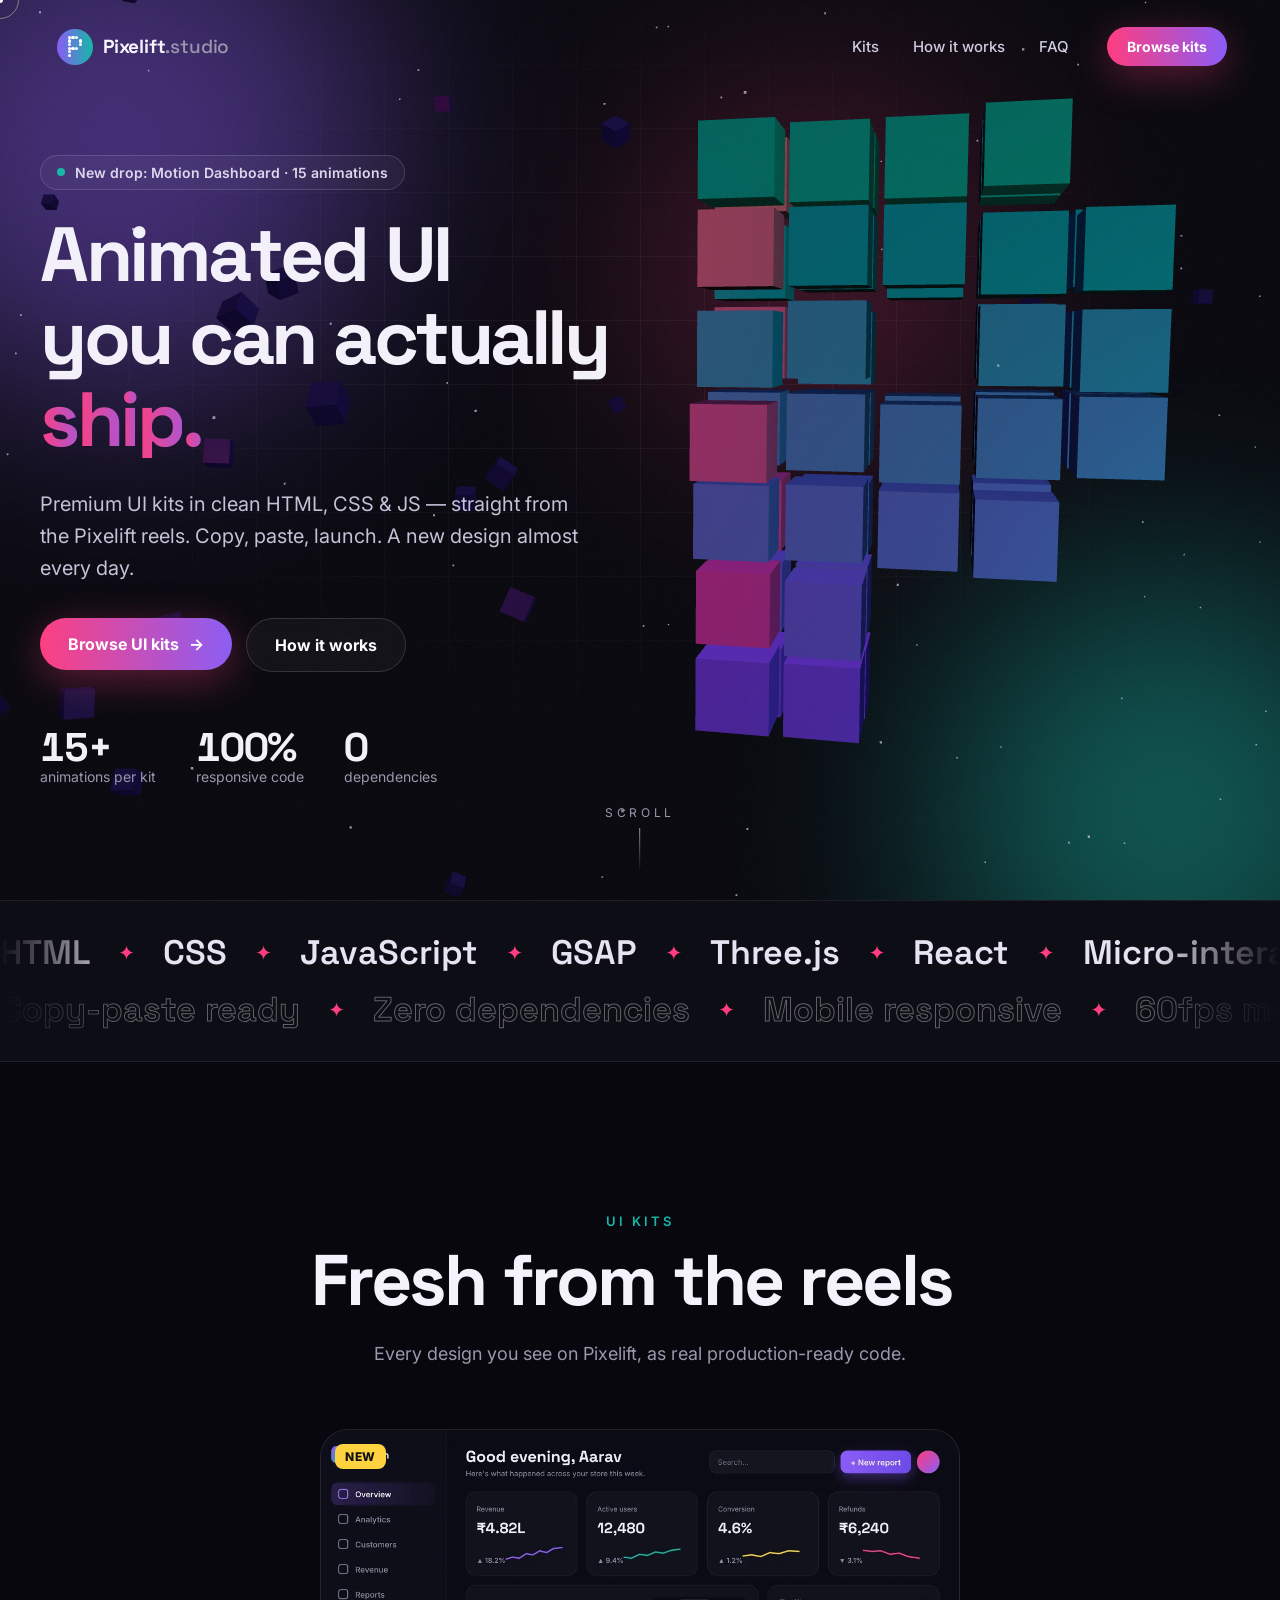
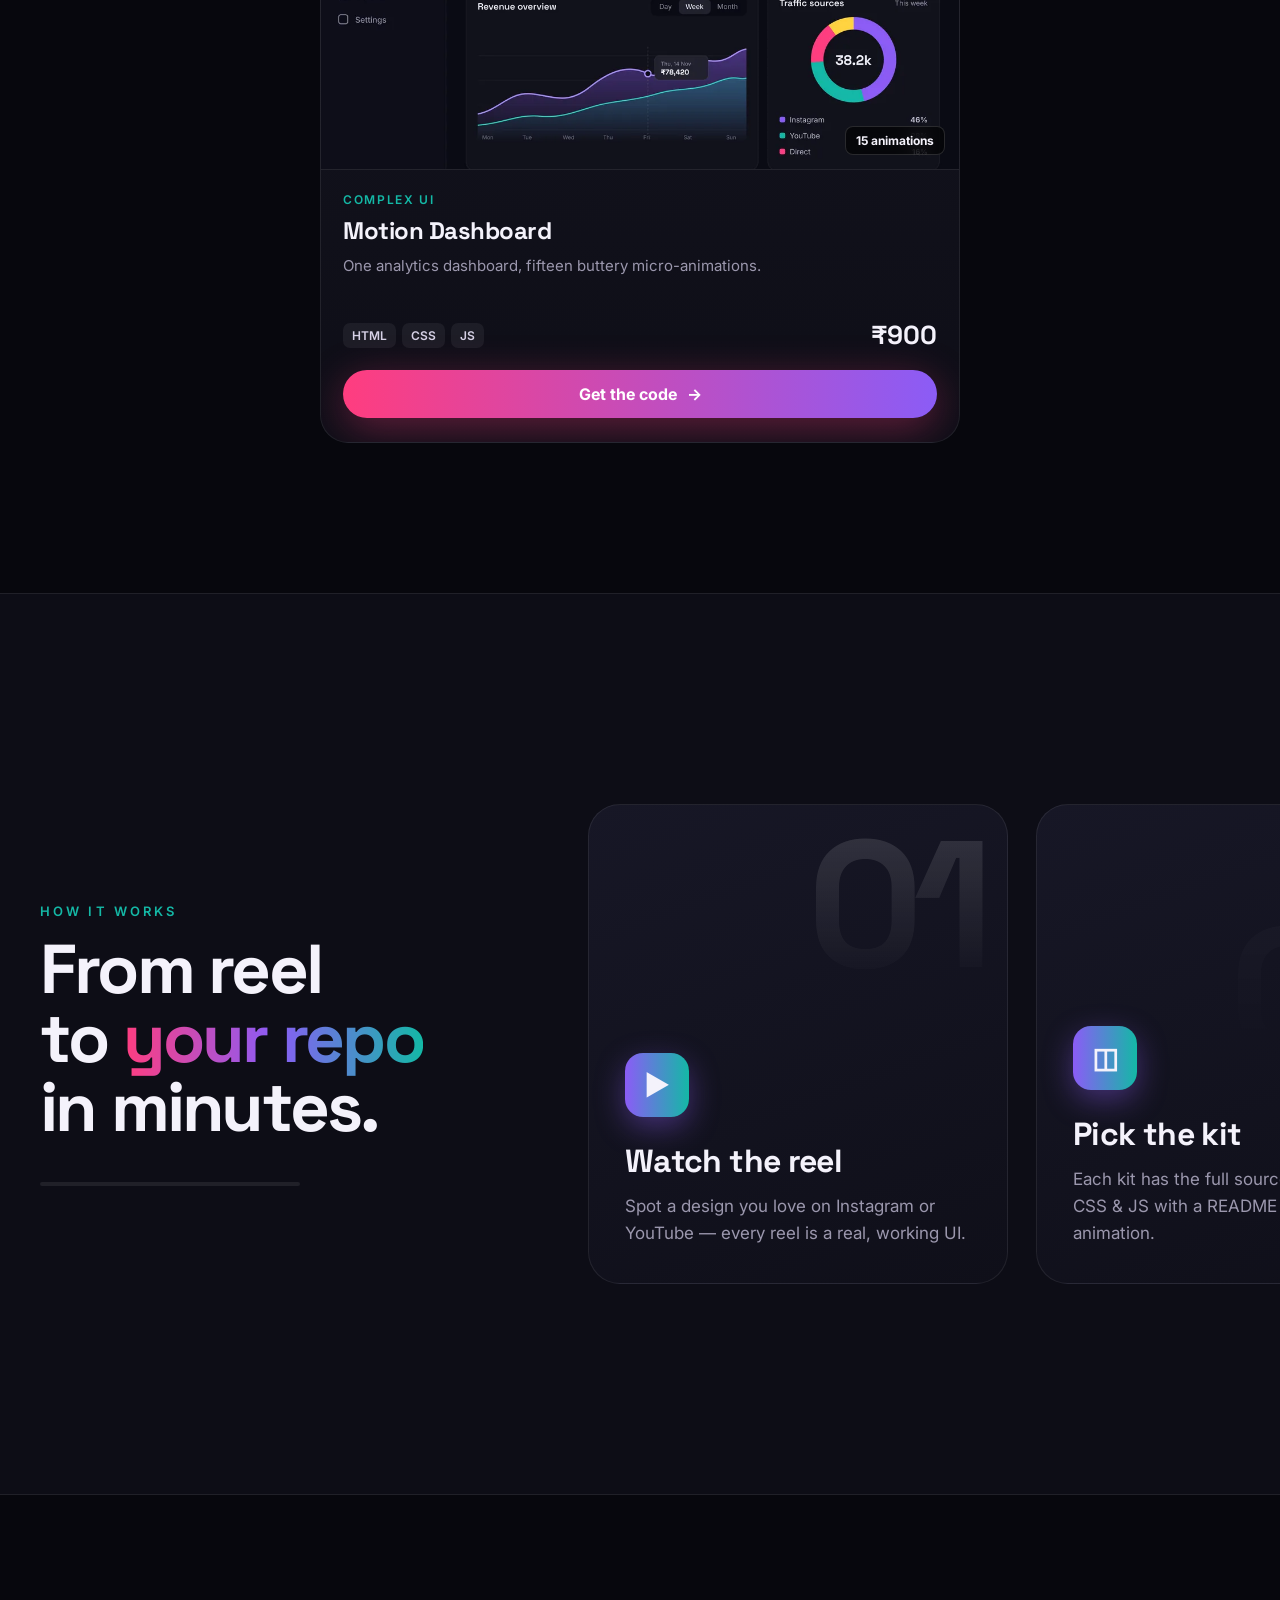
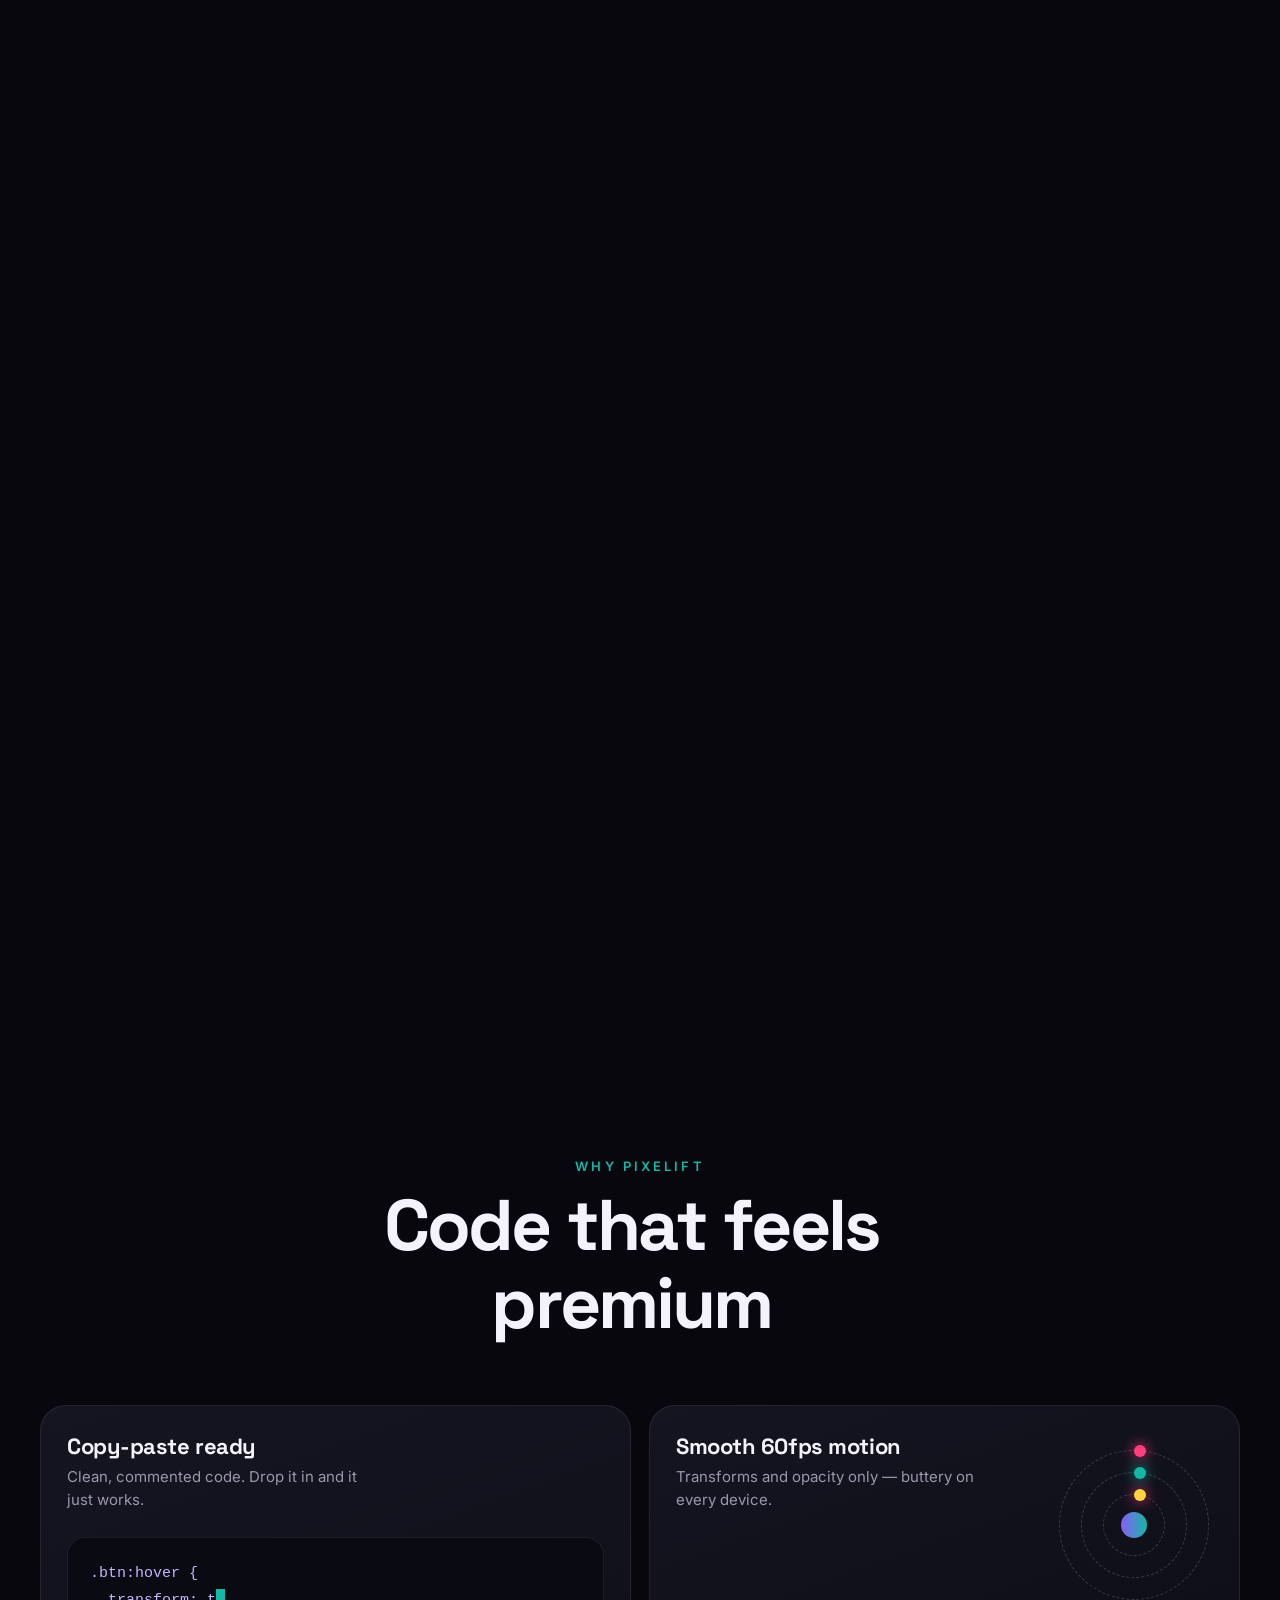
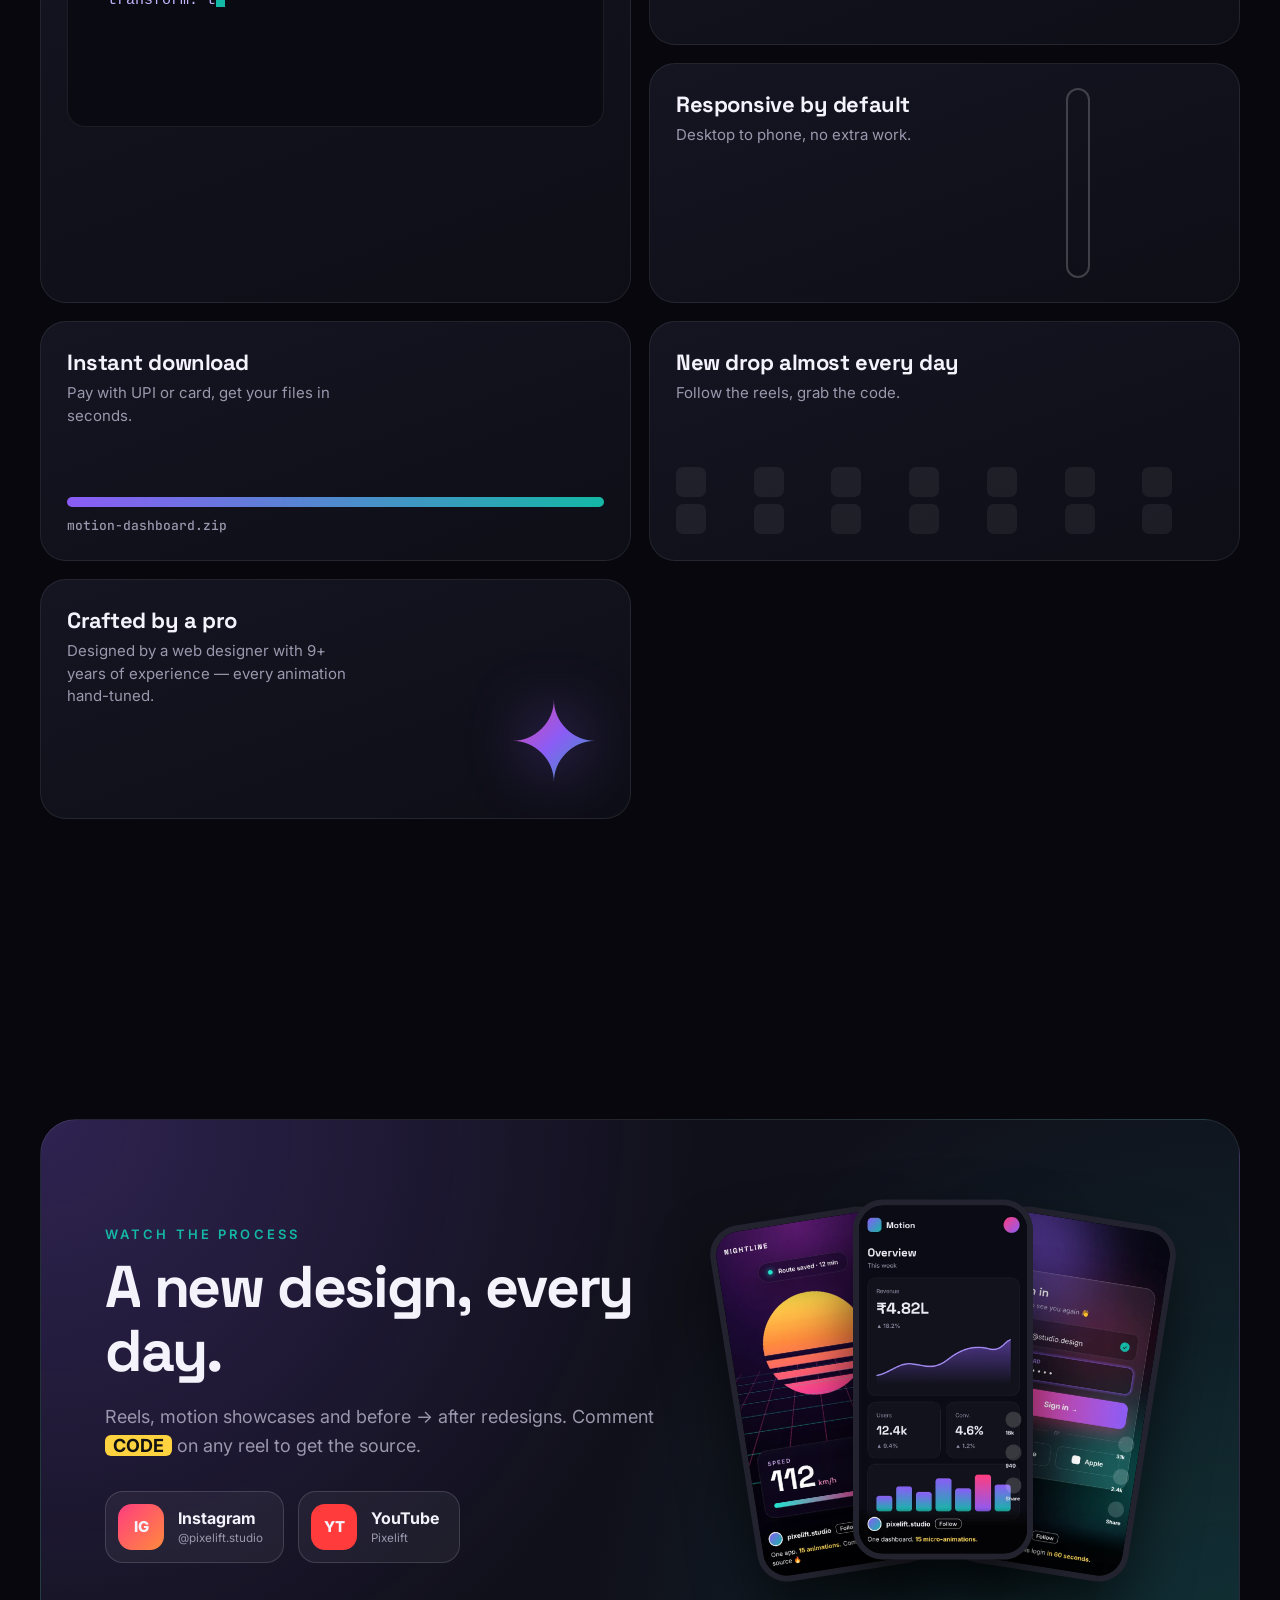
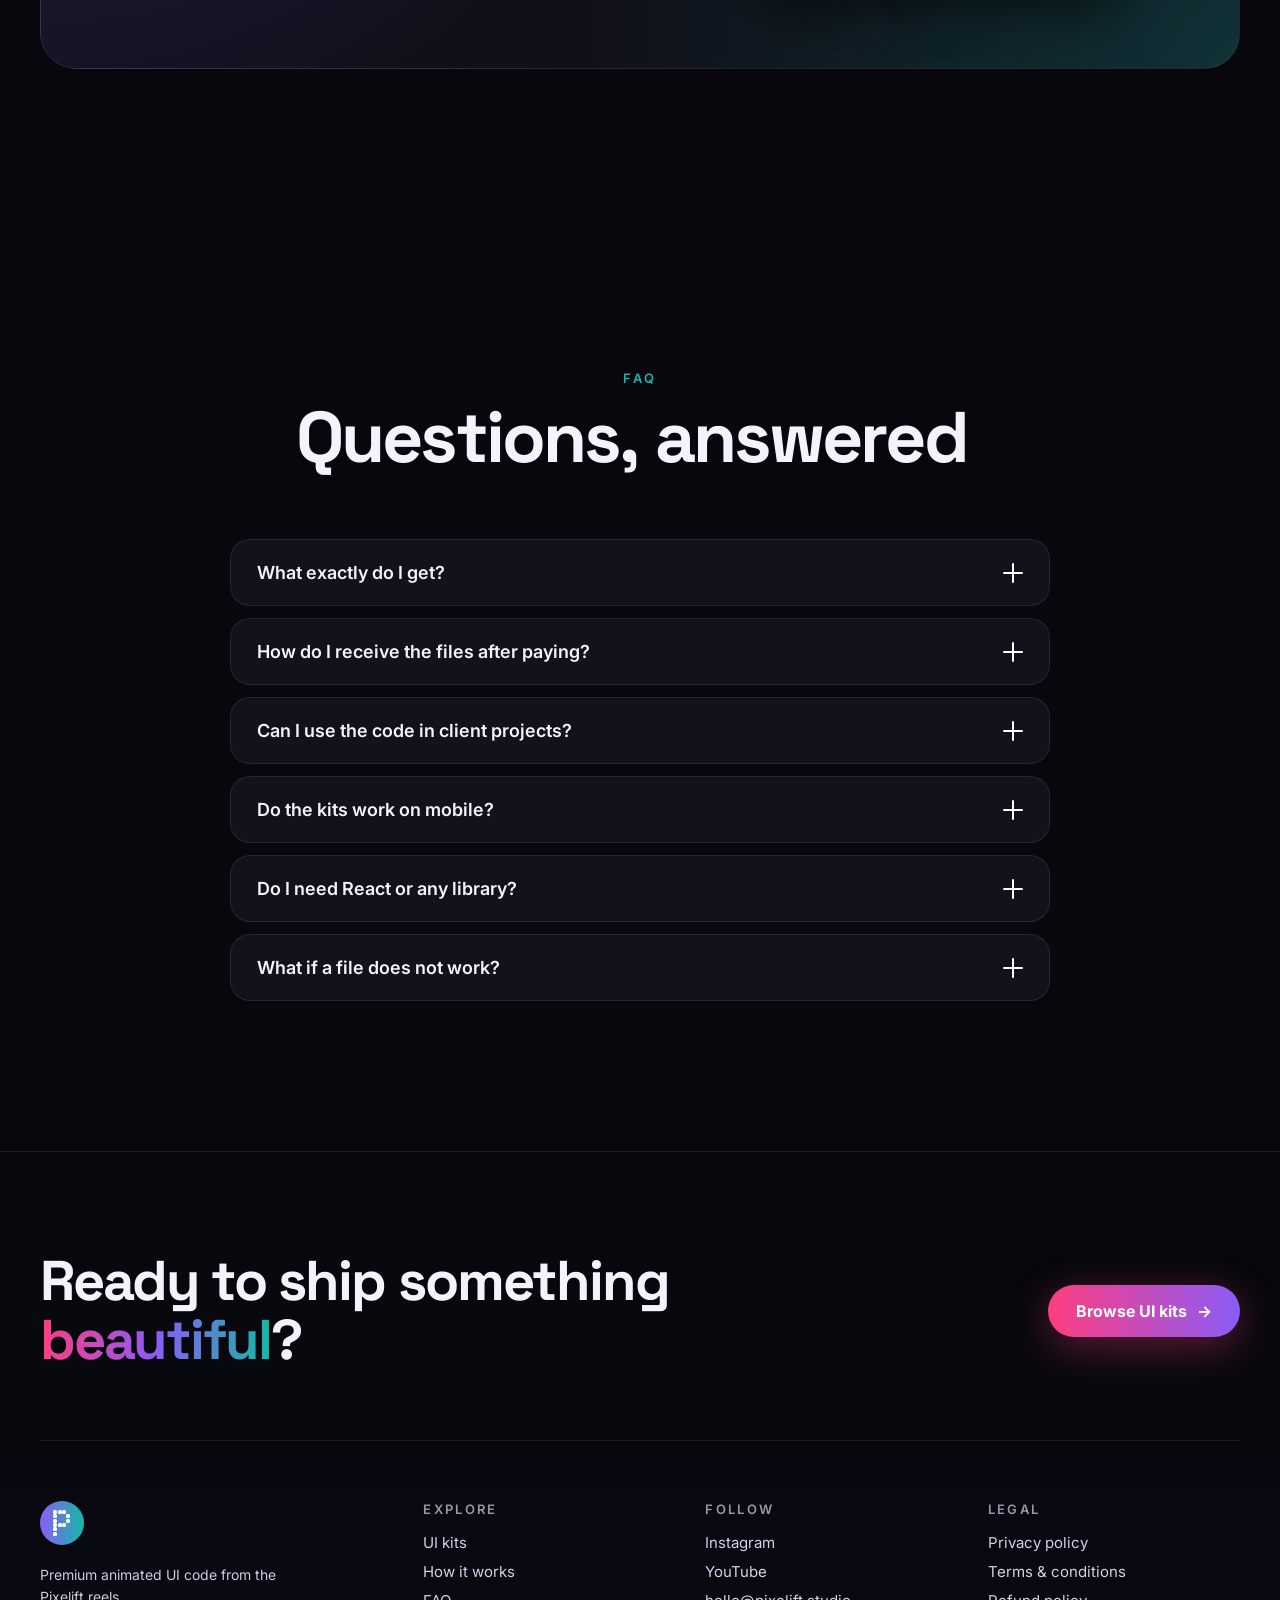
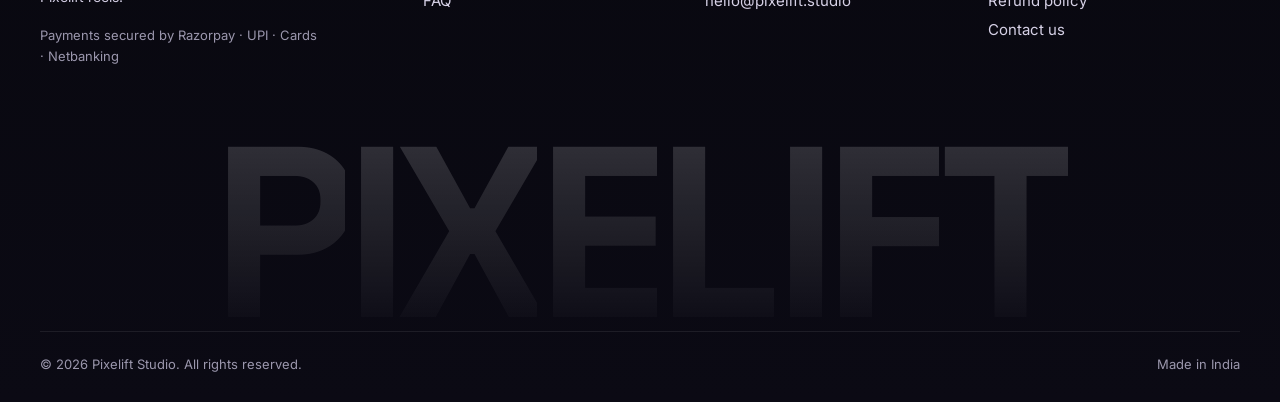
==== commit 71cb085f: "Price ₹900, discount codes and direct-checkout links - Motion Dashboard now ₹900 (card, checkout, do" ====
--- a/index.html
+++ b/index.html
@@ -38,7 +38,7 @@
 <link href="https://fonts.googleapis.com/css2?family=Inter:wght@400;500;600;700;800&family=Space+Grotesk:wght@500;600;700&family=JetBrains+Mono:wght@500&display=swap" rel="stylesheet">
 <style>:root{color-scheme:dark;box-sizing:border-box;padding-top:env(safe-area-inset-top,0px);padding-bottom:env(safe-area-inset-bottom,0px)}html{scroll-padding-top:env(safe-area-inset-top,0px)}html,body{background:#07070d}body{margin:0;padding:0;font:14px -apple-system,BlinkMacSystemFont,sans-serif;color:#f4f2fb}img{max-width:100%}[hidden]:not([hidden=until-found i]){display:none!important}</style>
 <link rel="stylesheet" href="./assets/index-DuDXUerz.css">
-<script type="application/ld+json">{"@context":"https://schema.org","@graph":[{"@type":"Organization","@id":"https://pixeliftstudio.uk/#org","name":"Pixelift Studio","url":"https://pixeliftstudio.uk/","logo":"https://pixeliftstudio.uk/icon-512.png","email":"hello@pixelift.studio","sameAs":["https://www.instagram.com/pixelift.studio/","https://www.youtube.com/channel/UCeHVDnOLStnqMO1QeQXGOIw"]},{"@type":"WebSite","@id":"https://pixeliftstudio.uk/#website","url":"https://pixeliftstudio.uk/","name":"Pixelift Studio","publisher":{"@id":"https://pixeliftstudio.uk/#org"},"inLanguage":"en"},{"@type":"ItemList","name":"Pixelift UI kits","itemListElement":[{"@type":"ListItem","position":1,"item":{"@type":"Product","name":"Motion Dashboard","brand":{"@type":"Brand","name":"Pixelift Studio"},"offers":{"@type":"Offer","price":"3000","priceCurrency":"INR","availability":"https://schema.org/InStock","url":"https://pixeliftstudio.uk/#kits"},"description":"One analytics dashboard, fifteen buttery micro-animations in HTML, CSS & JS.","image":"https://pixeliftstudio.uk/assets/img/kit-dashboard.webp","creator":{"@id":"https://pixeliftstudio.uk/#org"}}}]},{"@type":"FAQPage","mainEntity":[{"@type":"Question","name":"What exactly do I get?","acceptedAnswer":{"@type":"Answer","text":"A zip with the complete source — HTML, CSS and JavaScript — plus a README that explains every animation and how to customise colours and content."}},{"@type":"Question","name":"How do I receive the files after paying?","acceptedAnswer":{"@type":"Answer","text":"Payments run through Razorpay. As soon as your payment succeeds you get a download link on screen and by email."}},{"@type":"Question","name":"Can I use the code in client projects?","acceptedAnswer":{"@type":"Answer","text":"Yes — use it in your own and client projects. Reselling or redistributing the source code itself is not allowed."}},{"@type":"Question","name":"Do the kits work on mobile?","acceptedAnswer":{"@type":"Answer","text":"Every kit is responsive and respects reduced-motion settings, so it looks great on phones, tablets and desktops."}},{"@type":"Question","name":"Do I need React or any library?","acceptedAnswer":{"@type":"Answer","text":"No. Kits are plain HTML, CSS and JS with zero dependencies. React versions are coming for selected kits."}},{"@type":"Question","name":"What if a file does not work?","acceptedAnswer":{"@type":"Answer","text":"Email us at hello@pixelift.studio and we will help you get it running. See the refund policy for details."}}]}]}</script>
+<script type="application/ld+json">{"@context":"https://schema.org","@graph":[{"@type":"Organization","@id":"https://pixeliftstudio.uk/#org","name":"Pixelift Studio","url":"https://pixeliftstudio.uk/","logo":"https://pixeliftstudio.uk/icon-512.png","email":"hello@pixelift.studio","sameAs":["https://www.instagram.com/pixelift.studio/","https://www.youtube.com/channel/UCeHVDnOLStnqMO1QeQXGOIw"]},{"@type":"WebSite","@id":"https://pixeliftstudio.uk/#website","url":"https://pixeliftstudio.uk/","name":"Pixelift Studio","publisher":{"@id":"https://pixeliftstudio.uk/#org"},"inLanguage":"en"},{"@type":"ItemList","name":"Pixelift UI kits","itemListElement":[{"@type":"ListItem","position":1,"item":{"@type":"Product","name":"Motion Dashboard","brand":{"@type":"Brand","name":"Pixelift Studio"},"offers":{"@type":"Offer","price":"900","priceCurrency":"INR","availability":"https://schema.org/InStock","url":"https://pixeliftstudio.uk/#kits"},"description":"One analytics dashboard, fifteen buttery micro-animations in HTML, CSS & JS.","image":"https://pixeliftstudio.uk/assets/img/kit-dashboard.webp","creator":{"@id":"https://pixeliftstudio.uk/#org"}}}]},{"@type":"FAQPage","mainEntity":[{"@type":"Question","name":"What exactly do I get?","acceptedAnswer":{"@type":"Answer","text":"A zip with the complete source — HTML, CSS and JavaScript — plus a README that explains every animation and how to customise colours and content."}},{"@type":"Question","name":"How do I receive the files after paying?","acceptedAnswer":{"@type":"Answer","text":"Payments run through Razorpay. As soon as your payment succeeds you get a download link on screen and by email."}},{"@type":"Question","name":"Can I use the code in client projects?","acceptedAnswer":{"@type":"Answer","text":"Yes — use it in your own and client projects. Reselling or redistributing the source code itself is not allowed."}},{"@type":"Question","name":"Do the kits work on mobile?","acceptedAnswer":{"@type":"Answer","text":"Every kit is responsive and respects reduced-motion settings, so it looks great on phones, tablets and desktops."}},{"@type":"Question","name":"Do I need React or any library?","acceptedAnswer":{"@type":"Answer","text":"No. Kits are plain HTML, CSS and JS with zero dependencies. React versions are coming for selected kits."}},{"@type":"Question","name":"What if a file does not work?","acceptedAnswer":{"@type":"Answer","text":"Email us at hello@pixelift.studio and we will help you get it running. See the refund policy for details."}}]}]}</script>
 </head>
 <body>
 <div id="root"></div>
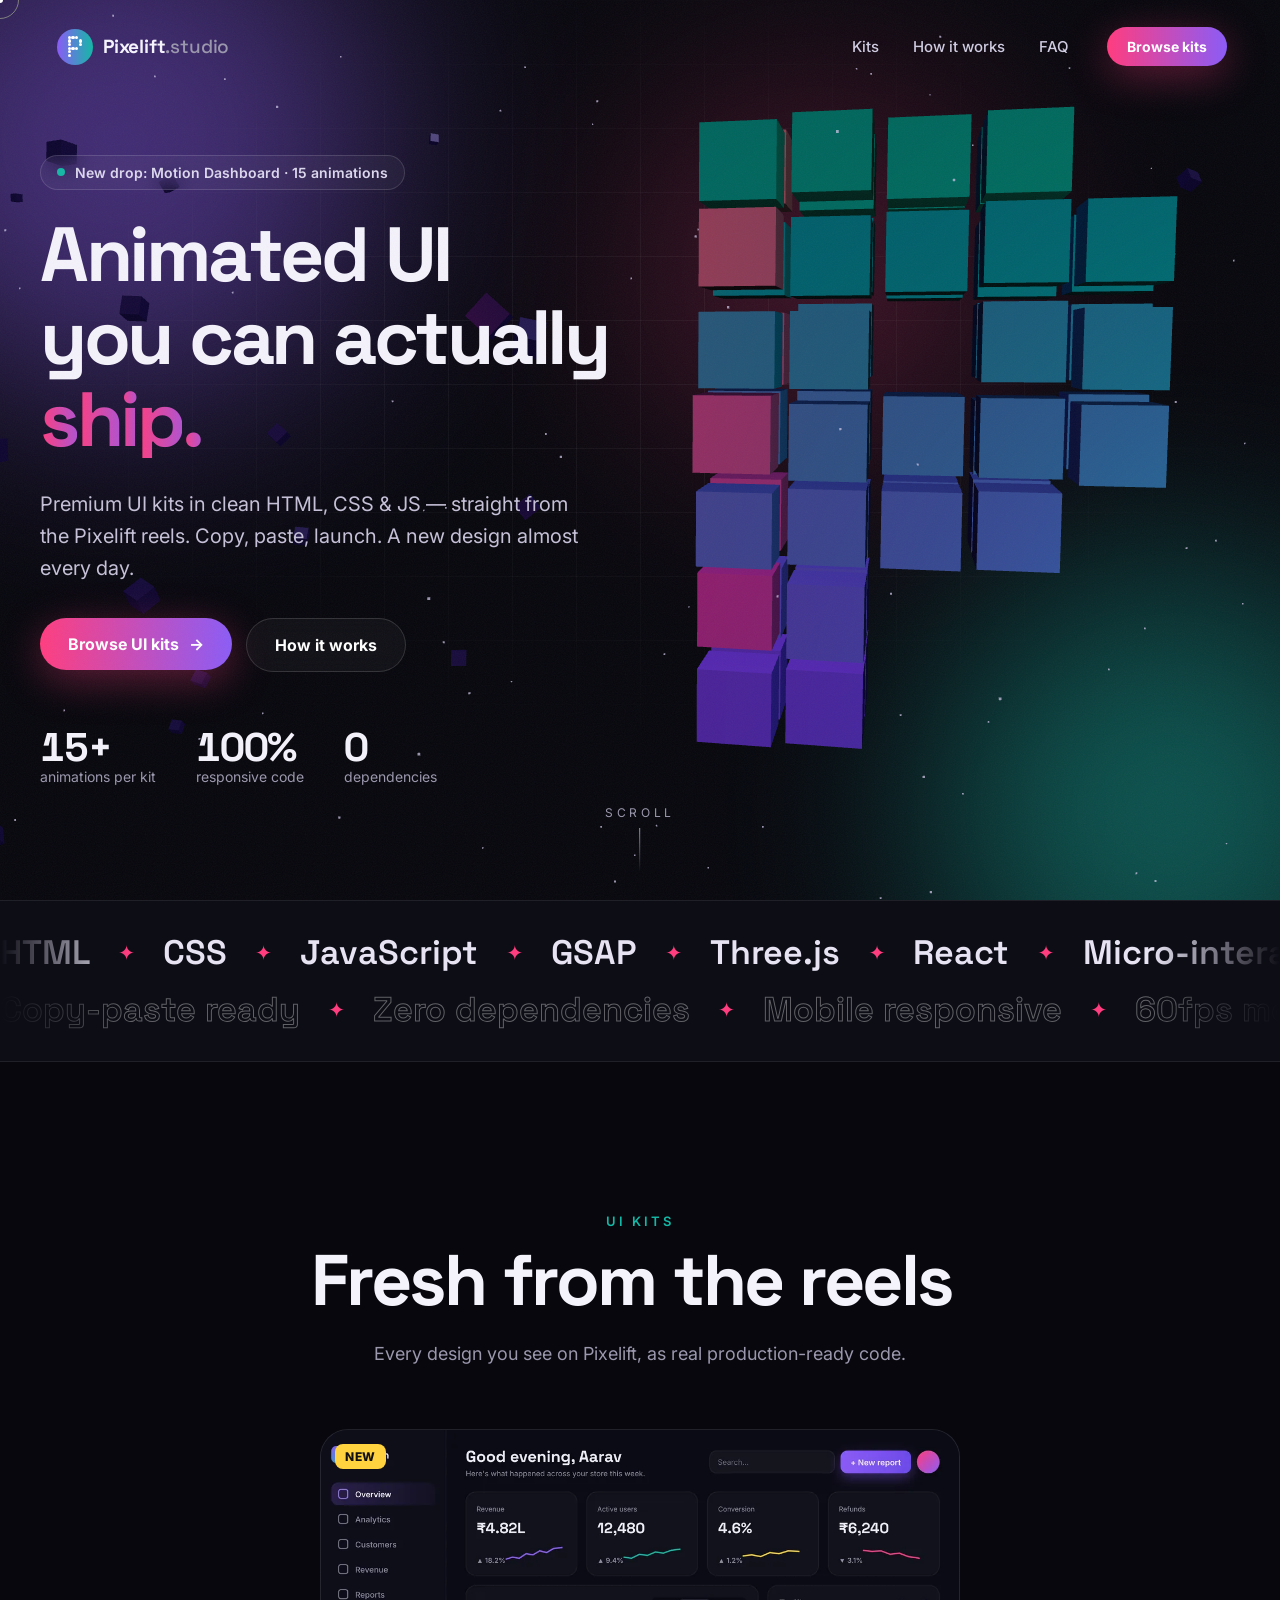
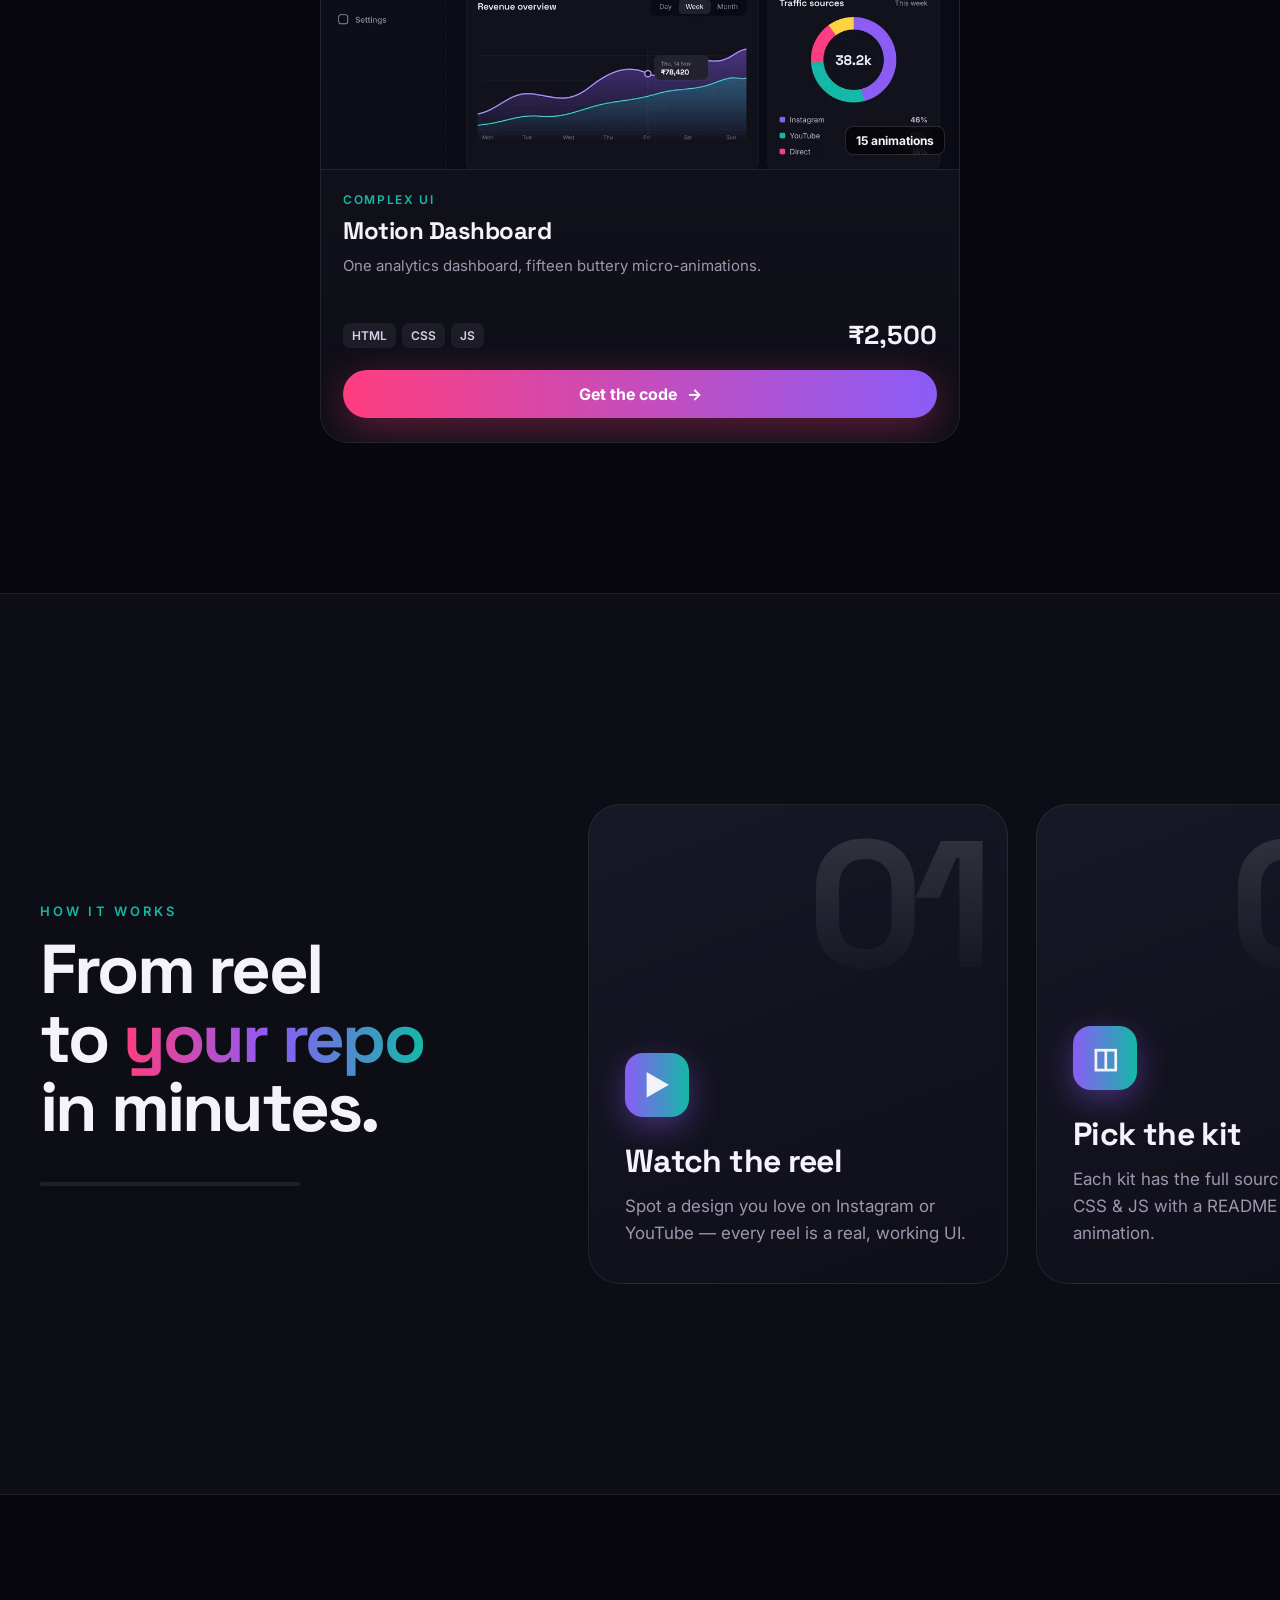
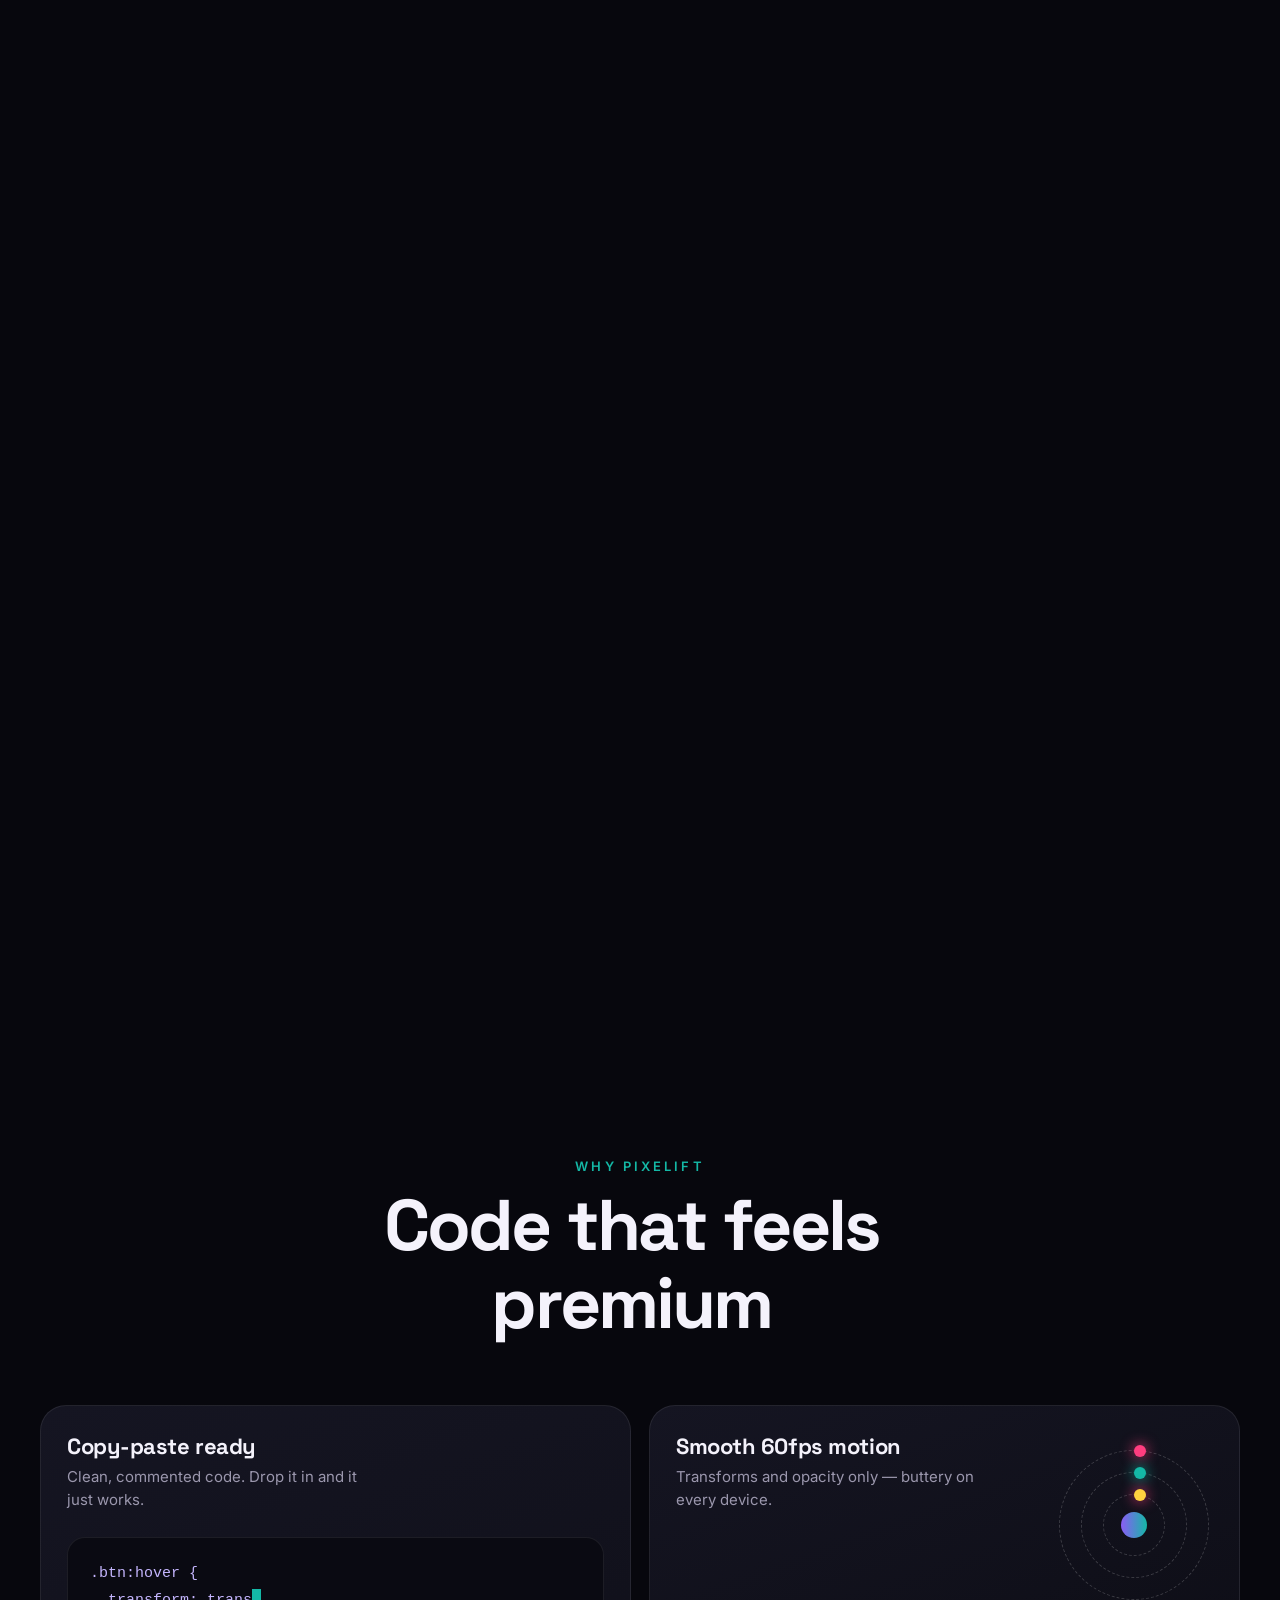
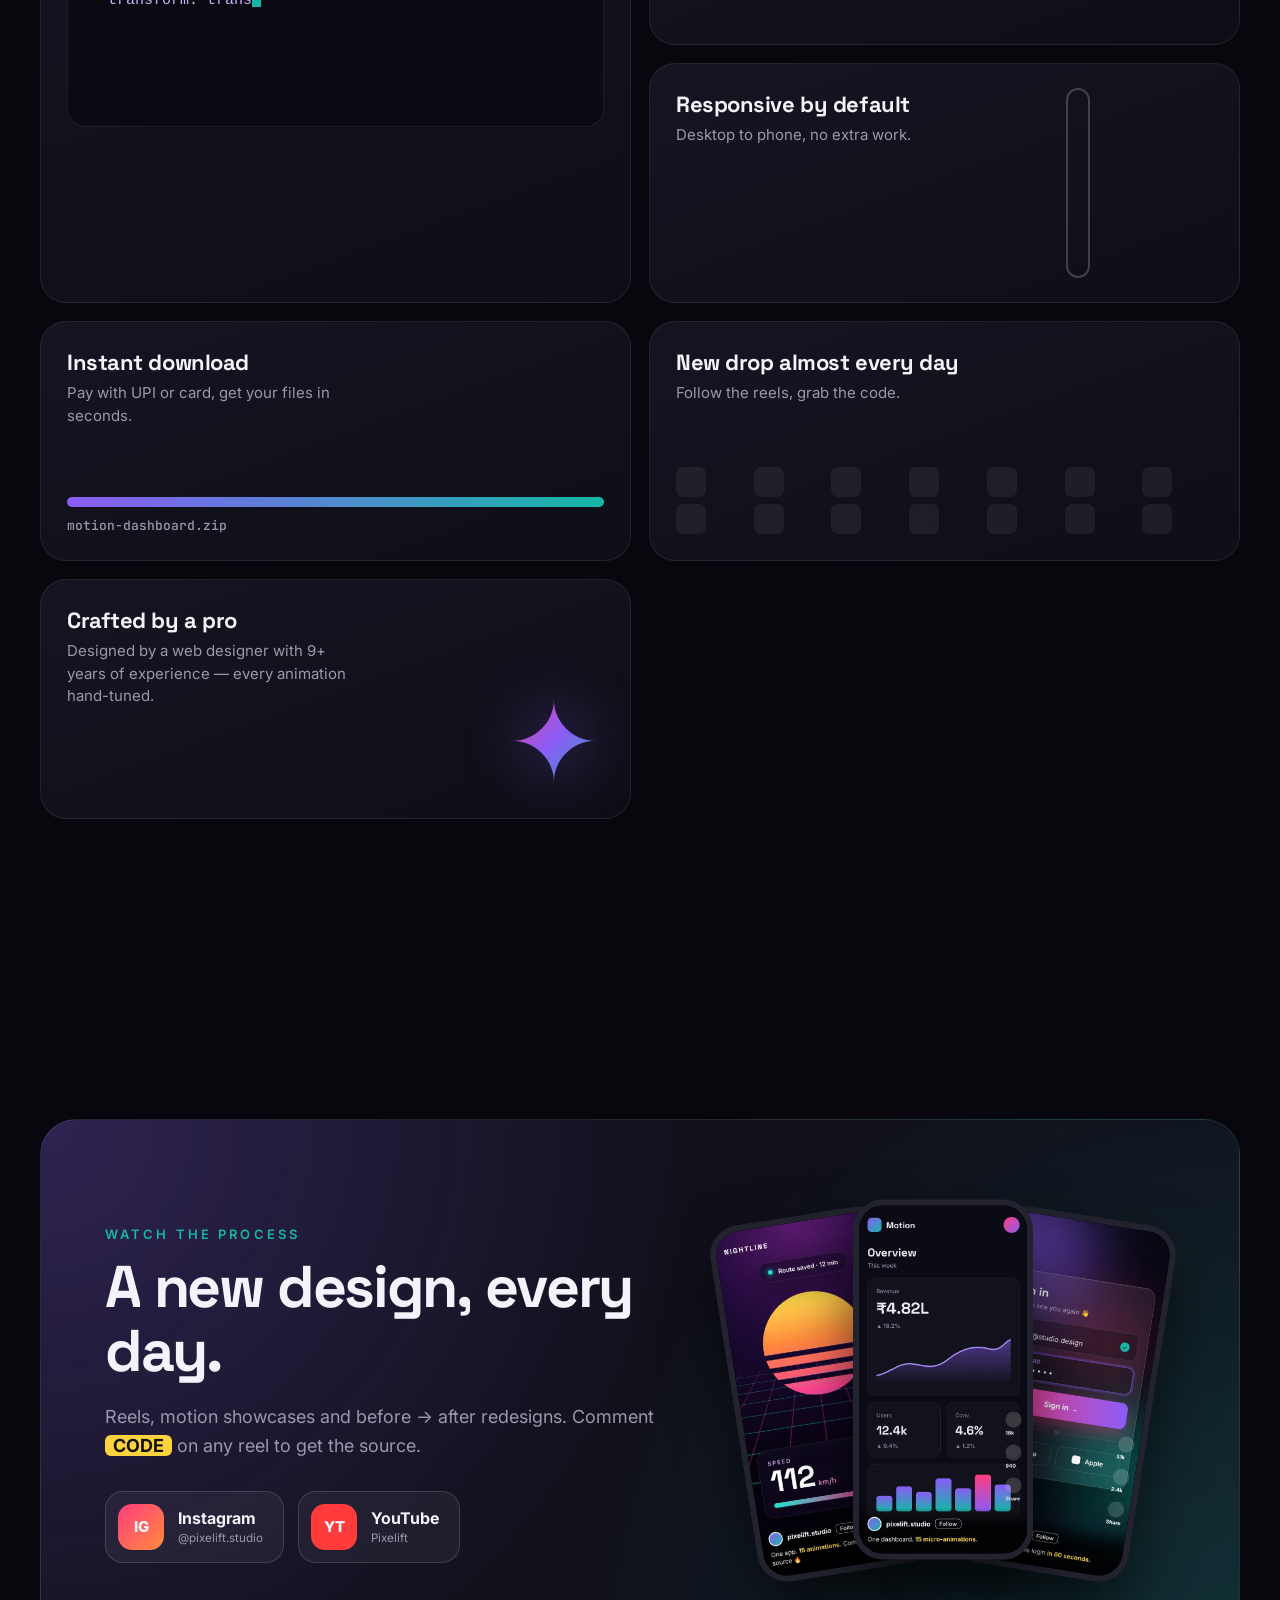
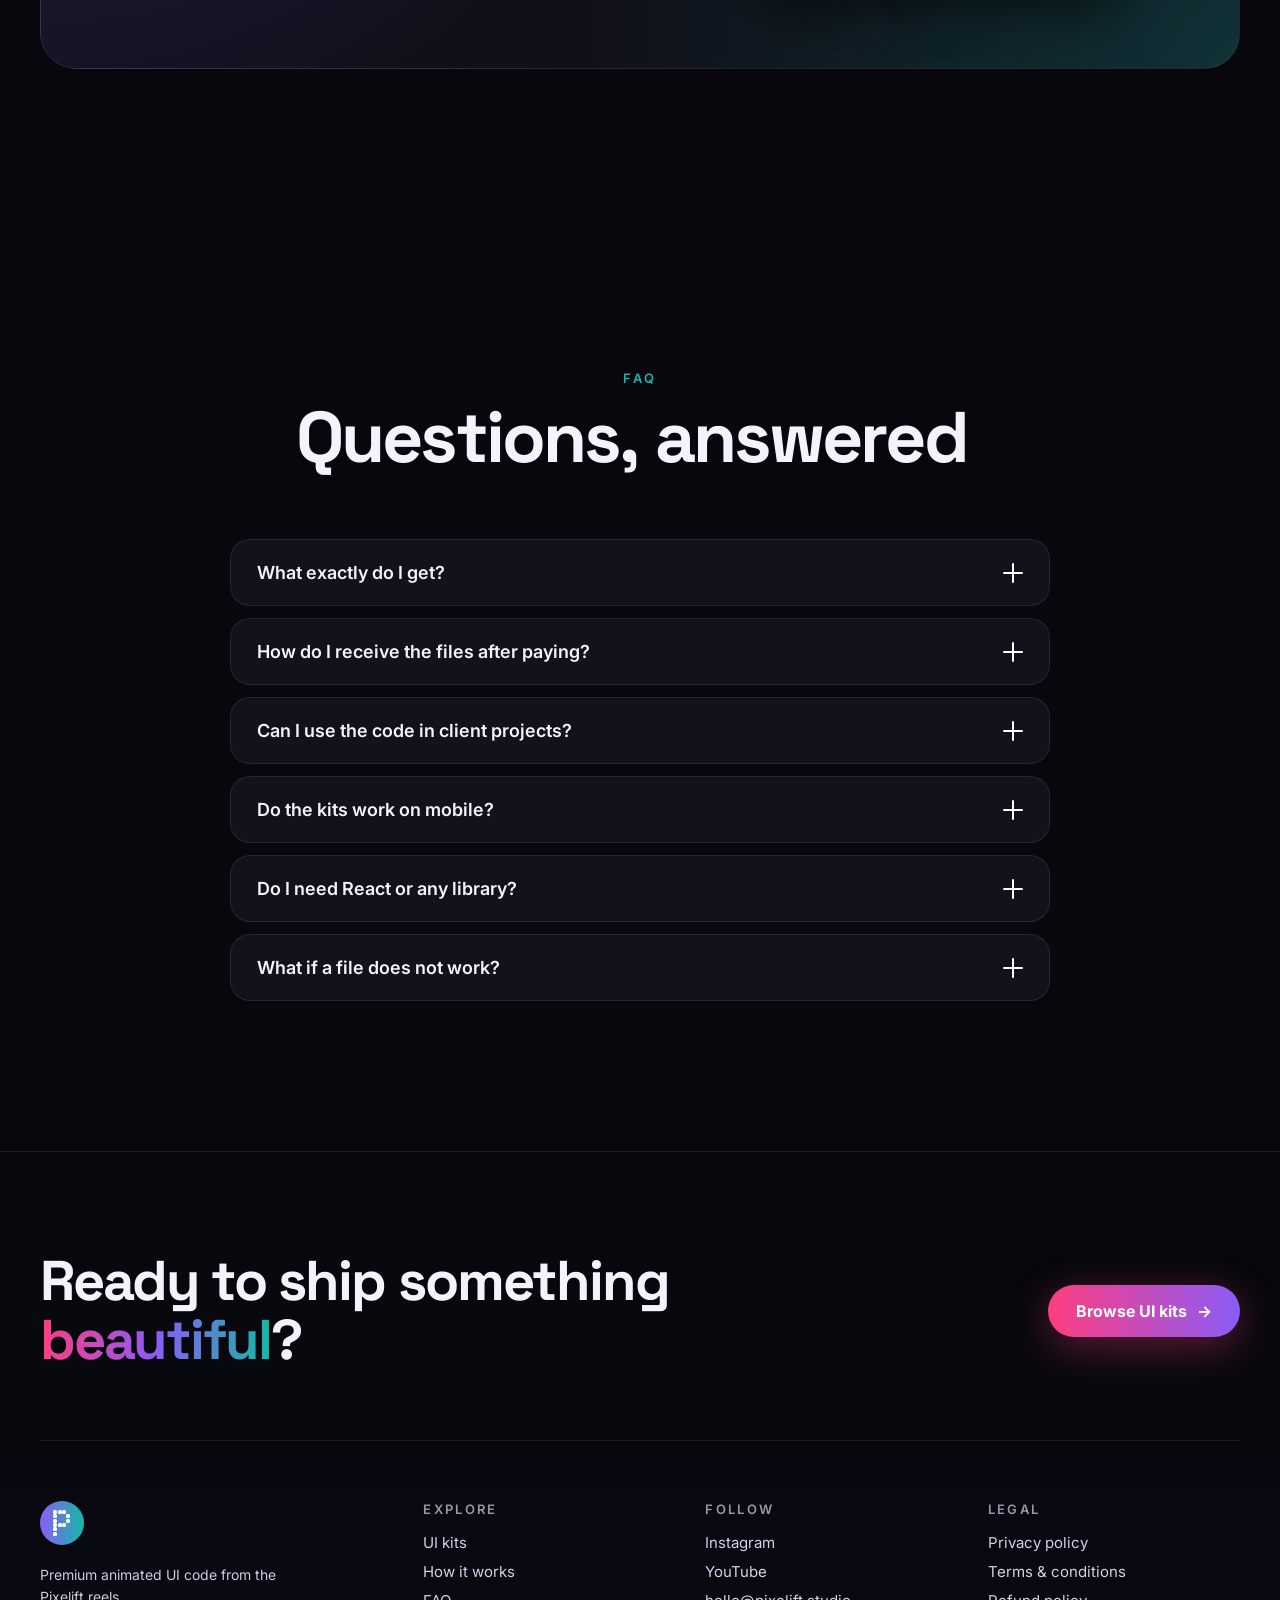
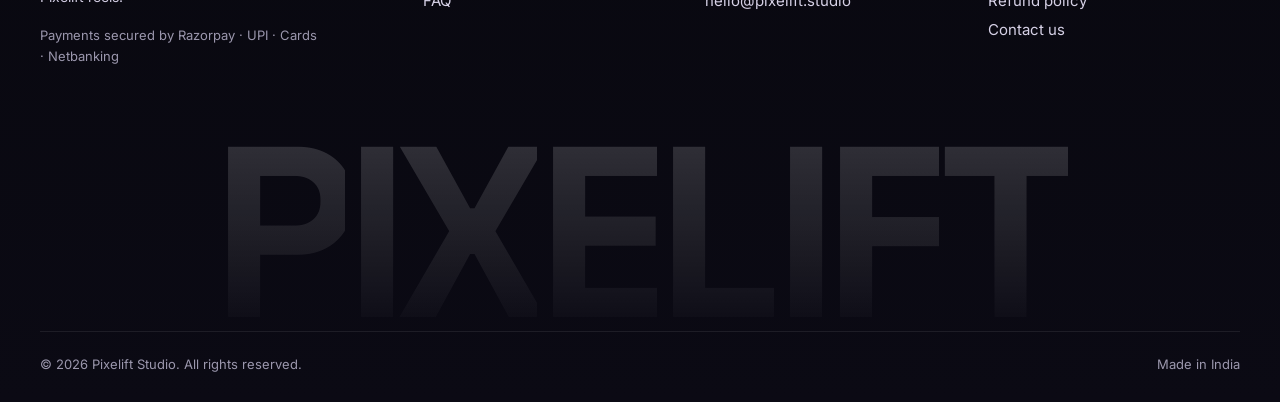
==== commit 4badf57a: "Price ₹2,500 with PIXELINSTA Instagram code for ₹1,000 - Motion Dashboard is now ₹2,500 (card, check" ====
--- a/index.html
+++ b/index.html
@@ -38,7 +38,7 @@
 <link href="https://fonts.googleapis.com/css2?family=Inter:wght@400;500;600;700;800&family=Space+Grotesk:wght@500;600;700&family=JetBrains+Mono:wght@500&display=swap" rel="stylesheet">
 <style>:root{color-scheme:dark;box-sizing:border-box;padding-top:env(safe-area-inset-top,0px);padding-bottom:env(safe-area-inset-bottom,0px)}html{scroll-padding-top:env(safe-area-inset-top,0px)}html,body{background:#07070d}body{margin:0;padding:0;font:14px -apple-system,BlinkMacSystemFont,sans-serif;color:#f4f2fb}img{max-width:100%}[hidden]:not([hidden=until-found i]){display:none!important}</style>
 <link rel="stylesheet" href="./assets/index-DuDXUerz.css">
-<script type="application/ld+json">{"@context":"https://schema.org","@graph":[{"@type":"Organization","@id":"https://pixeliftstudio.uk/#org","name":"Pixelift Studio","url":"https://pixeliftstudio.uk/","logo":"https://pixeliftstudio.uk/icon-512.png","email":"hello@pixelift.studio","sameAs":["https://www.instagram.com/pixelift.studio/","https://www.youtube.com/channel/UCeHVDnOLStnqMO1QeQXGOIw"]},{"@type":"WebSite","@id":"https://pixeliftstudio.uk/#website","url":"https://pixeliftstudio.uk/","name":"Pixelift Studio","publisher":{"@id":"https://pixeliftstudio.uk/#org"},"inLanguage":"en"},{"@type":"ItemList","name":"Pixelift UI kits","itemListElement":[{"@type":"ListItem","position":1,"item":{"@type":"Product","name":"Motion Dashboard","brand":{"@type":"Brand","name":"Pixelift Studio"},"offers":{"@type":"Offer","price":"900","priceCurrency":"INR","availability":"https://schema.org/InStock","url":"https://pixeliftstudio.uk/#kits"},"description":"One analytics dashboard, fifteen buttery micro-animations in HTML, CSS & JS.","image":"https://pixeliftstudio.uk/assets/img/kit-dashboard.webp","creator":{"@id":"https://pixeliftstudio.uk/#org"}}}]},{"@type":"FAQPage","mainEntity":[{"@type":"Question","name":"What exactly do I get?","acceptedAnswer":{"@type":"Answer","text":"A zip with the complete source — HTML, CSS and JavaScript — plus a README that explains every animation and how to customise colours and content."}},{"@type":"Question","name":"How do I receive the files after paying?","acceptedAnswer":{"@type":"Answer","text":"Payments run through Razorpay. As soon as your payment succeeds you get a download link on screen and by email."}},{"@type":"Question","name":"Can I use the code in client projects?","acceptedAnswer":{"@type":"Answer","text":"Yes — use it in your own and client projects. Reselling or redistributing the source code itself is not allowed."}},{"@type":"Question","name":"Do the kits work on mobile?","acceptedAnswer":{"@type":"Answer","text":"Every kit is responsive and respects reduced-motion settings, so it looks great on phones, tablets and desktops."}},{"@type":"Question","name":"Do I need React or any library?","acceptedAnswer":{"@type":"Answer","text":"No. Kits are plain HTML, CSS and JS with zero dependencies. React versions are coming for selected kits."}},{"@type":"Question","name":"What if a file does not work?","acceptedAnswer":{"@type":"Answer","text":"Email us at hello@pixelift.studio and we will help you get it running. See the refund policy for details."}}]}]}</script>
+<script type="application/ld+json">{"@context":"https://schema.org","@graph":[{"@type":"Organization","@id":"https://pixeliftstudio.uk/#org","name":"Pixelift Studio","url":"https://pixeliftstudio.uk/","logo":"https://pixeliftstudio.uk/icon-512.png","email":"hello@pixelift.studio","sameAs":["https://www.instagram.com/pixelift.studio/","https://www.youtube.com/channel/UCeHVDnOLStnqMO1QeQXGOIw"]},{"@type":"WebSite","@id":"https://pixeliftstudio.uk/#website","url":"https://pixeliftstudio.uk/","name":"Pixelift Studio","publisher":{"@id":"https://pixeliftstudio.uk/#org"},"inLanguage":"en"},{"@type":"ItemList","name":"Pixelift UI kits","itemListElement":[{"@type":"ListItem","position":1,"item":{"@type":"Product","name":"Motion Dashboard","brand":{"@type":"Brand","name":"Pixelift Studio"},"offers":{"@type":"Offer","price":"2500","priceCurrency":"INR","availability":"https://schema.org/InStock","url":"https://pixeliftstudio.uk/#kits"},"description":"One analytics dashboard, fifteen buttery micro-animations in HTML, CSS & JS.","image":"https://pixeliftstudio.uk/assets/img/kit-dashboard.webp","creator":{"@id":"https://pixeliftstudio.uk/#org"}}}]},{"@type":"FAQPage","mainEntity":[{"@type":"Question","name":"What exactly do I get?","acceptedAnswer":{"@type":"Answer","text":"A zip with the complete source — HTML, CSS and JavaScript — plus a README that explains every animation and how to customise colours and content."}},{"@type":"Question","name":"How do I receive the files after paying?","acceptedAnswer":{"@type":"Answer","text":"Payments run through Razorpay. As soon as your payment succeeds you get a download link on screen and by email."}},{"@type":"Question","name":"Can I use the code in client projects?","acceptedAnswer":{"@type":"Answer","text":"Yes — use it in your own and client projects. Reselling or redistributing the source code itself is not allowed."}},{"@type":"Question","name":"Do the kits work on mobile?","acceptedAnswer":{"@type":"Answer","text":"Every kit is responsive and respects reduced-motion settings, so it looks great on phones, tablets and desktops."}},{"@type":"Question","name":"Do I need React or any library?","acceptedAnswer":{"@type":"Answer","text":"No. Kits are plain HTML, CSS and JS with zero dependencies. React versions are coming for selected kits."}},{"@type":"Question","name":"What if a file does not work?","acceptedAnswer":{"@type":"Answer","text":"Email us at hello@pixelift.studio and we will help you get it running. See the refund policy for details."}}]}]}</script>
 </head>
 <body>
 <div id="root"></div>
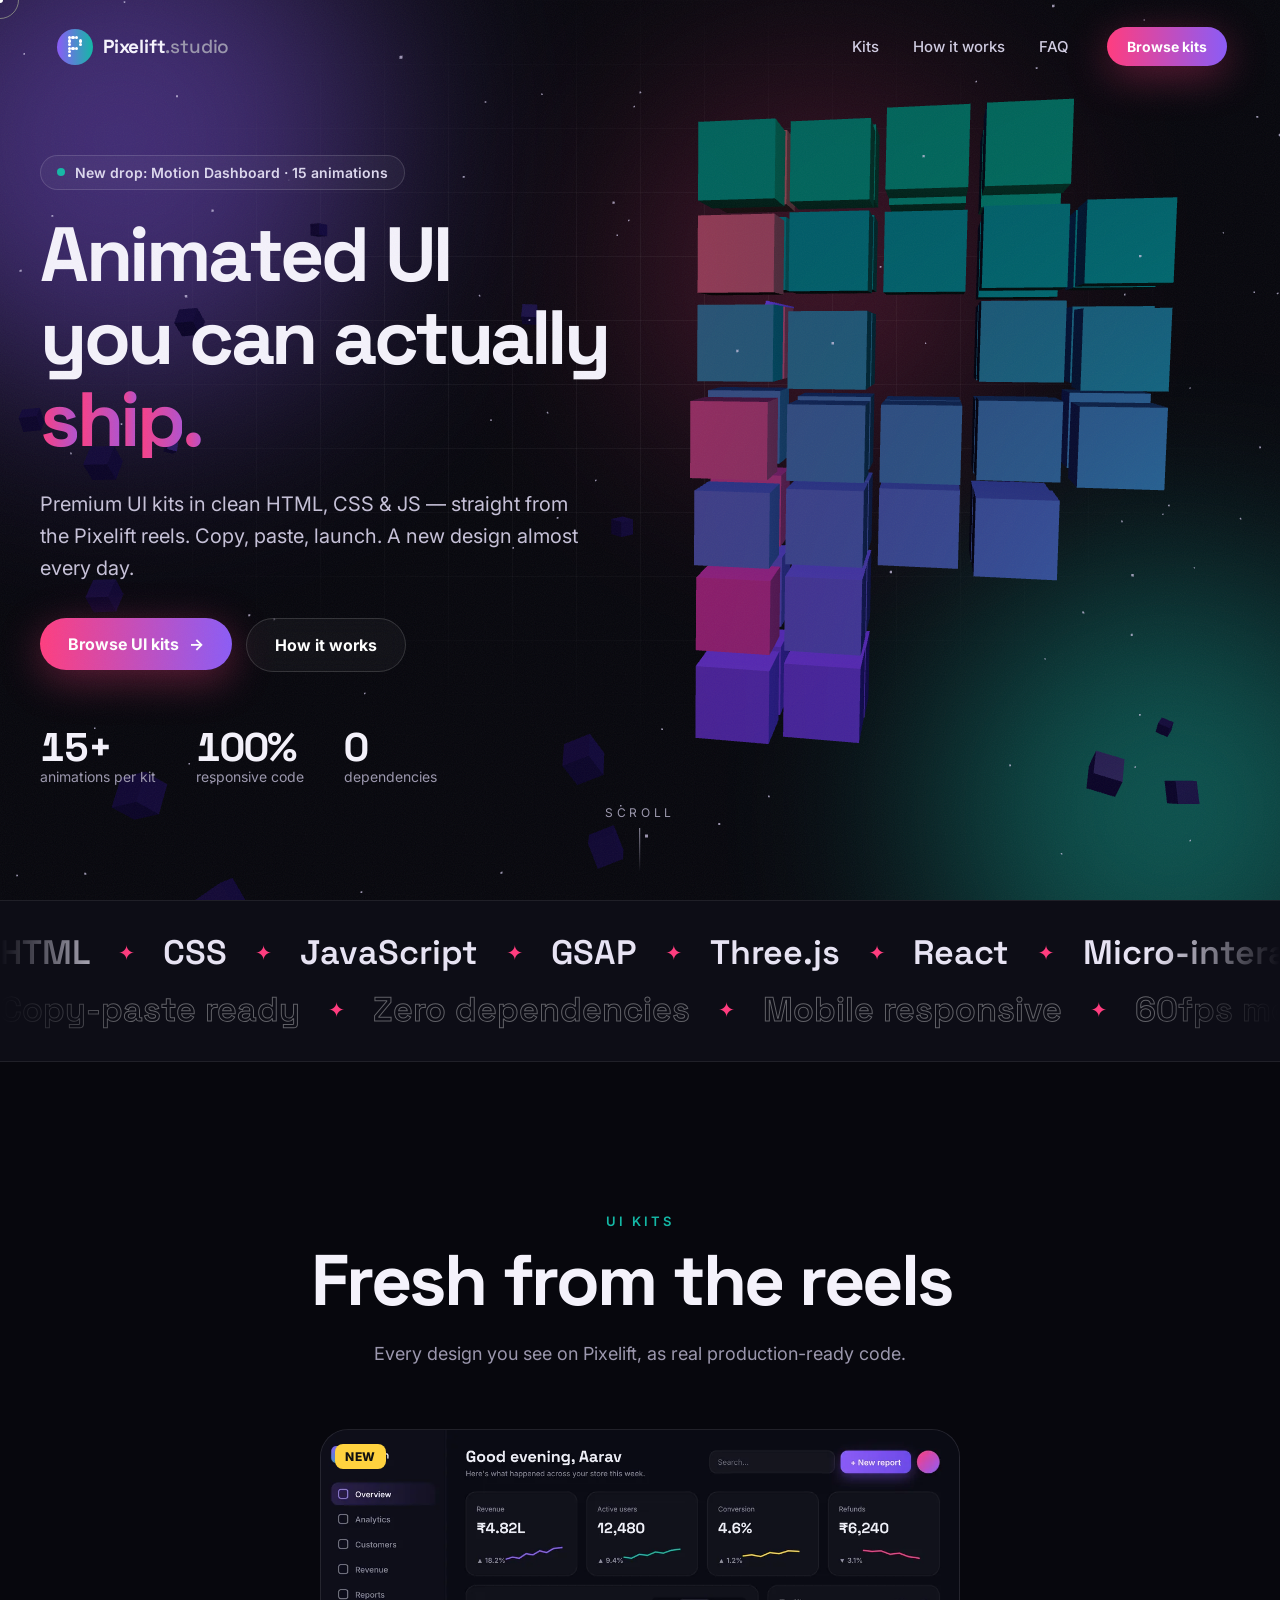
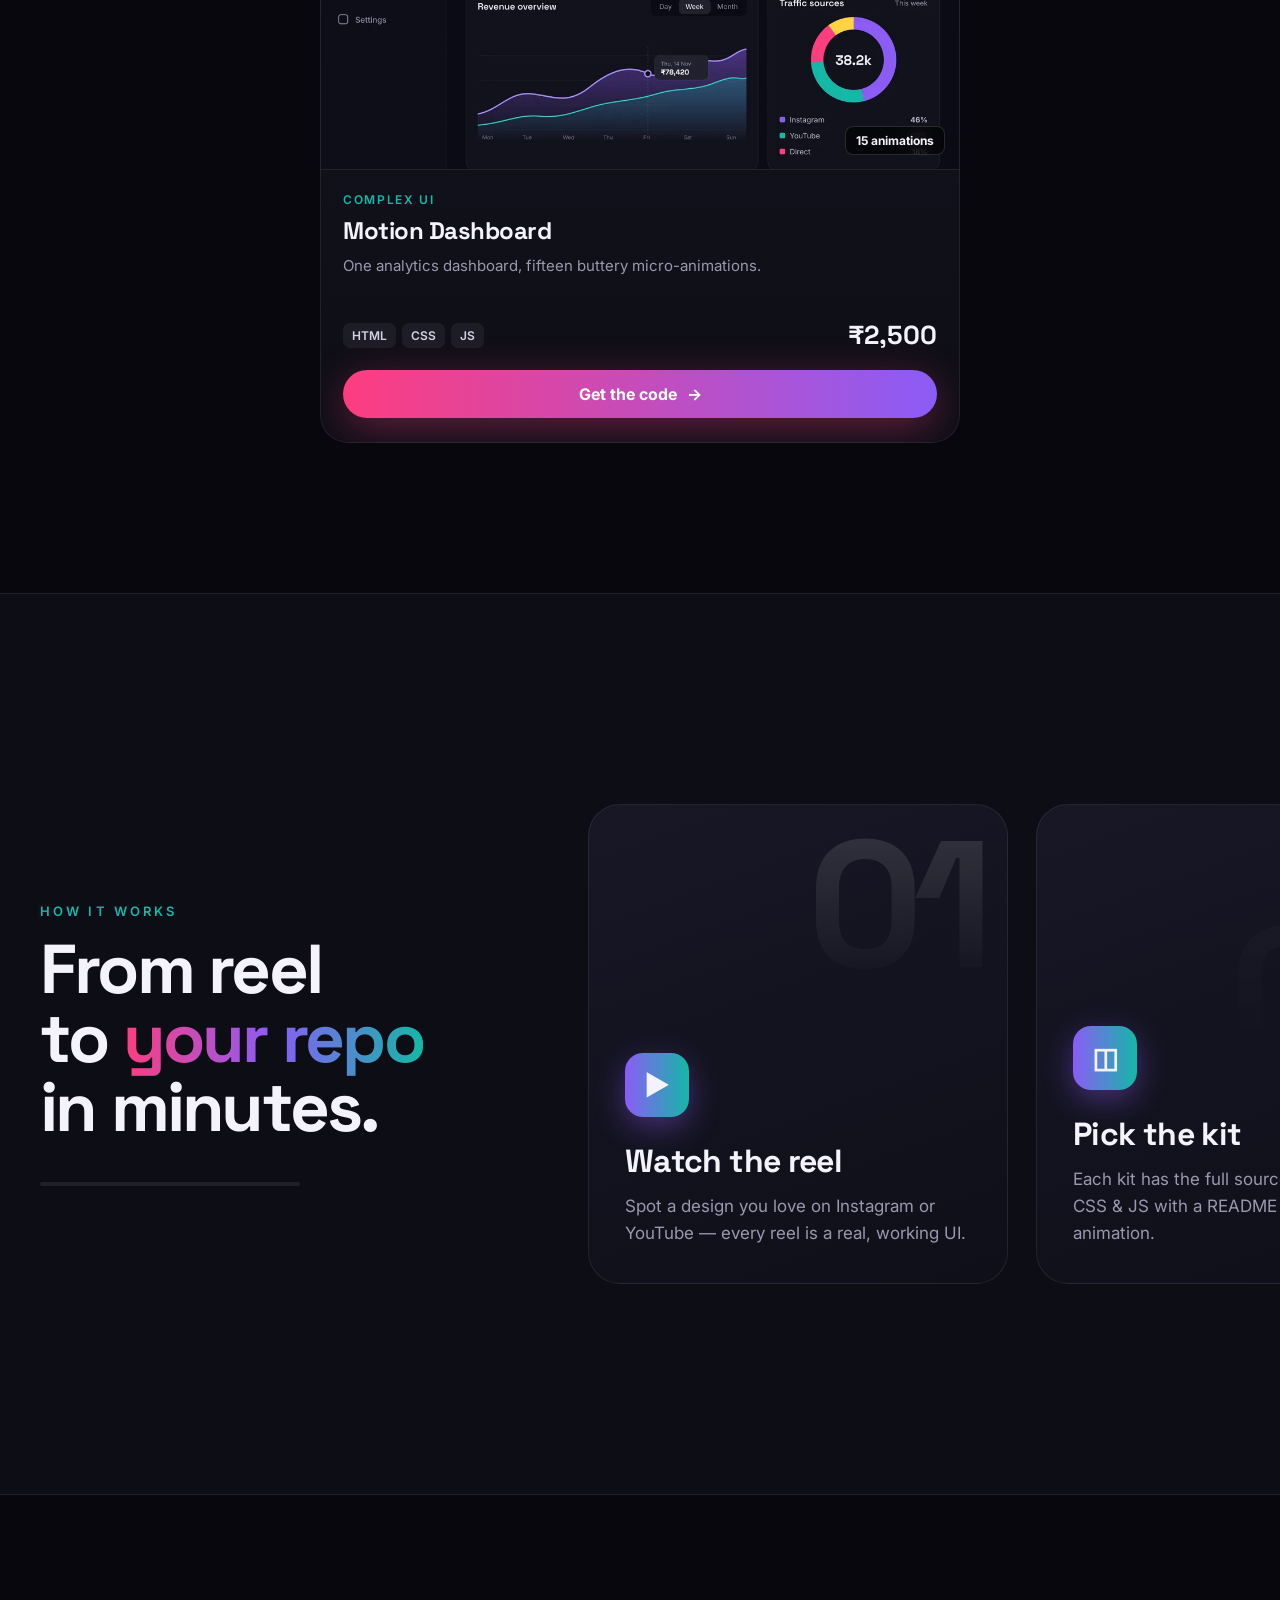
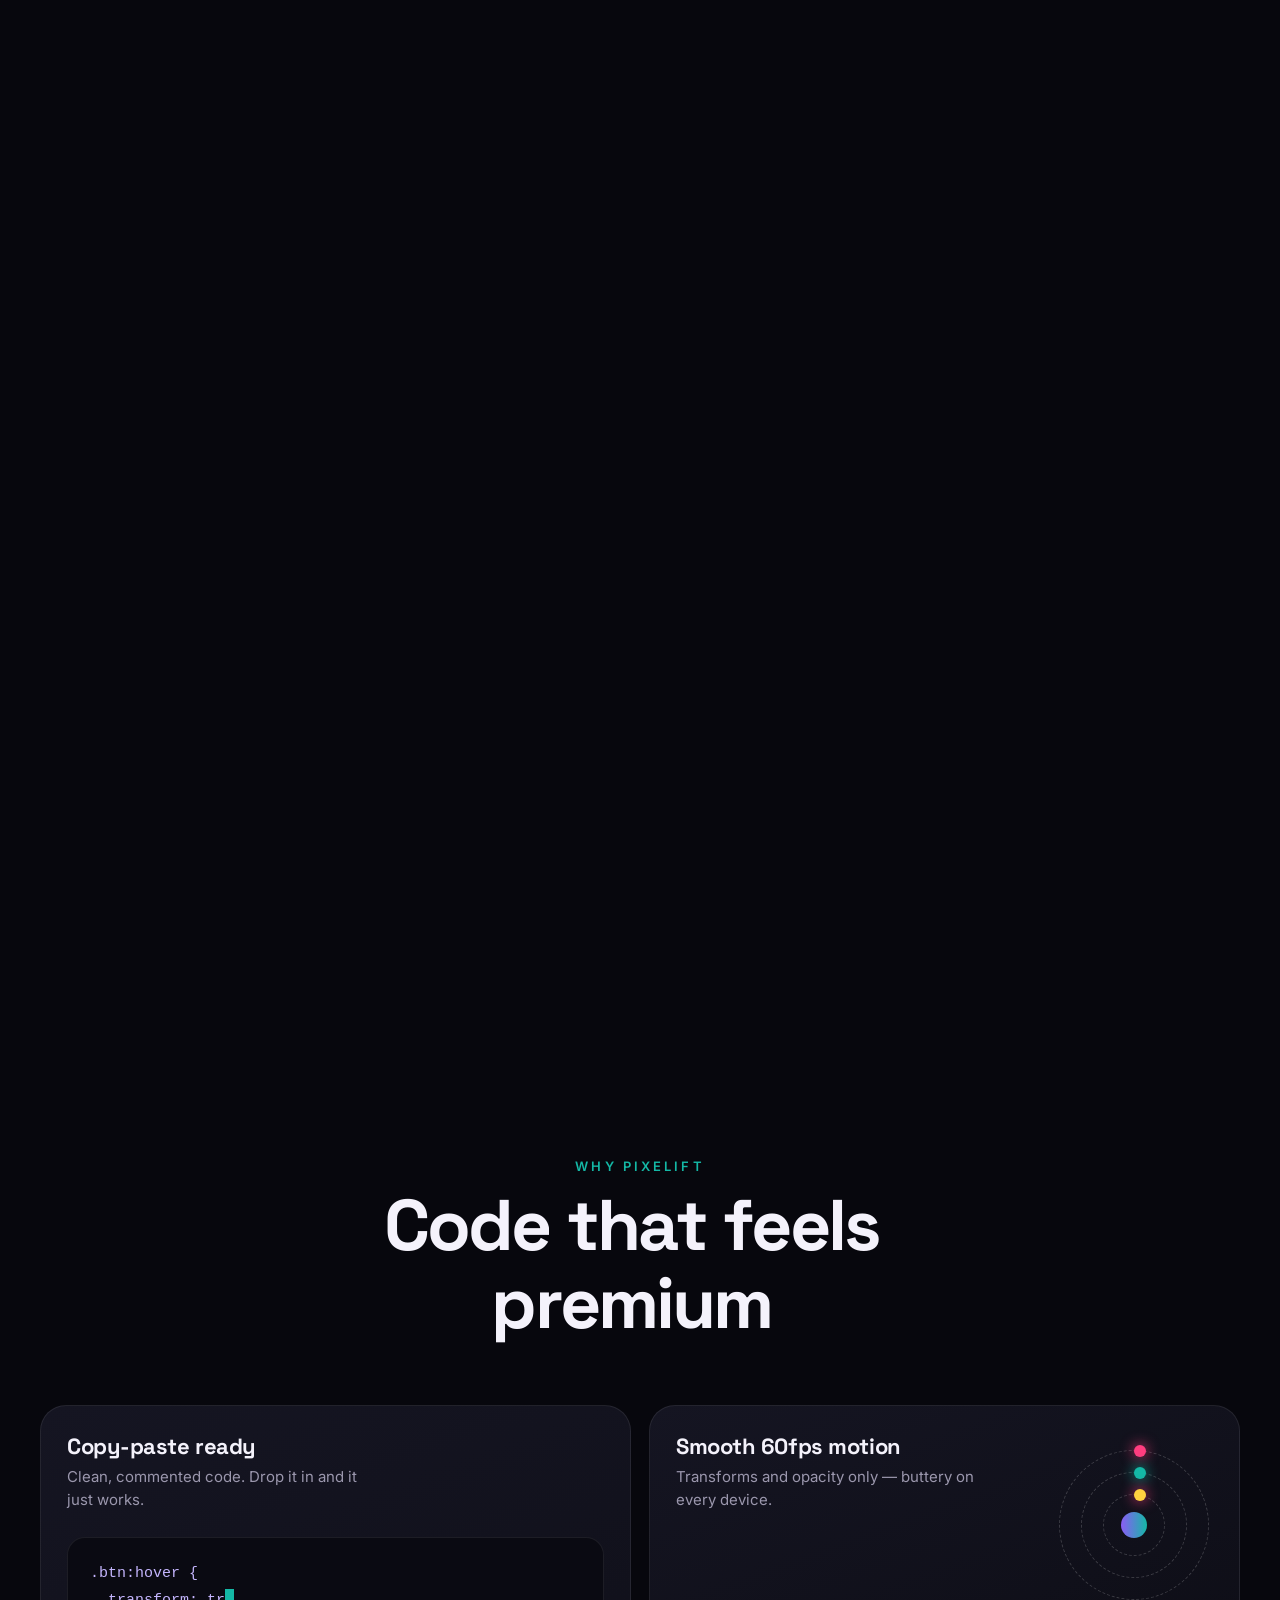
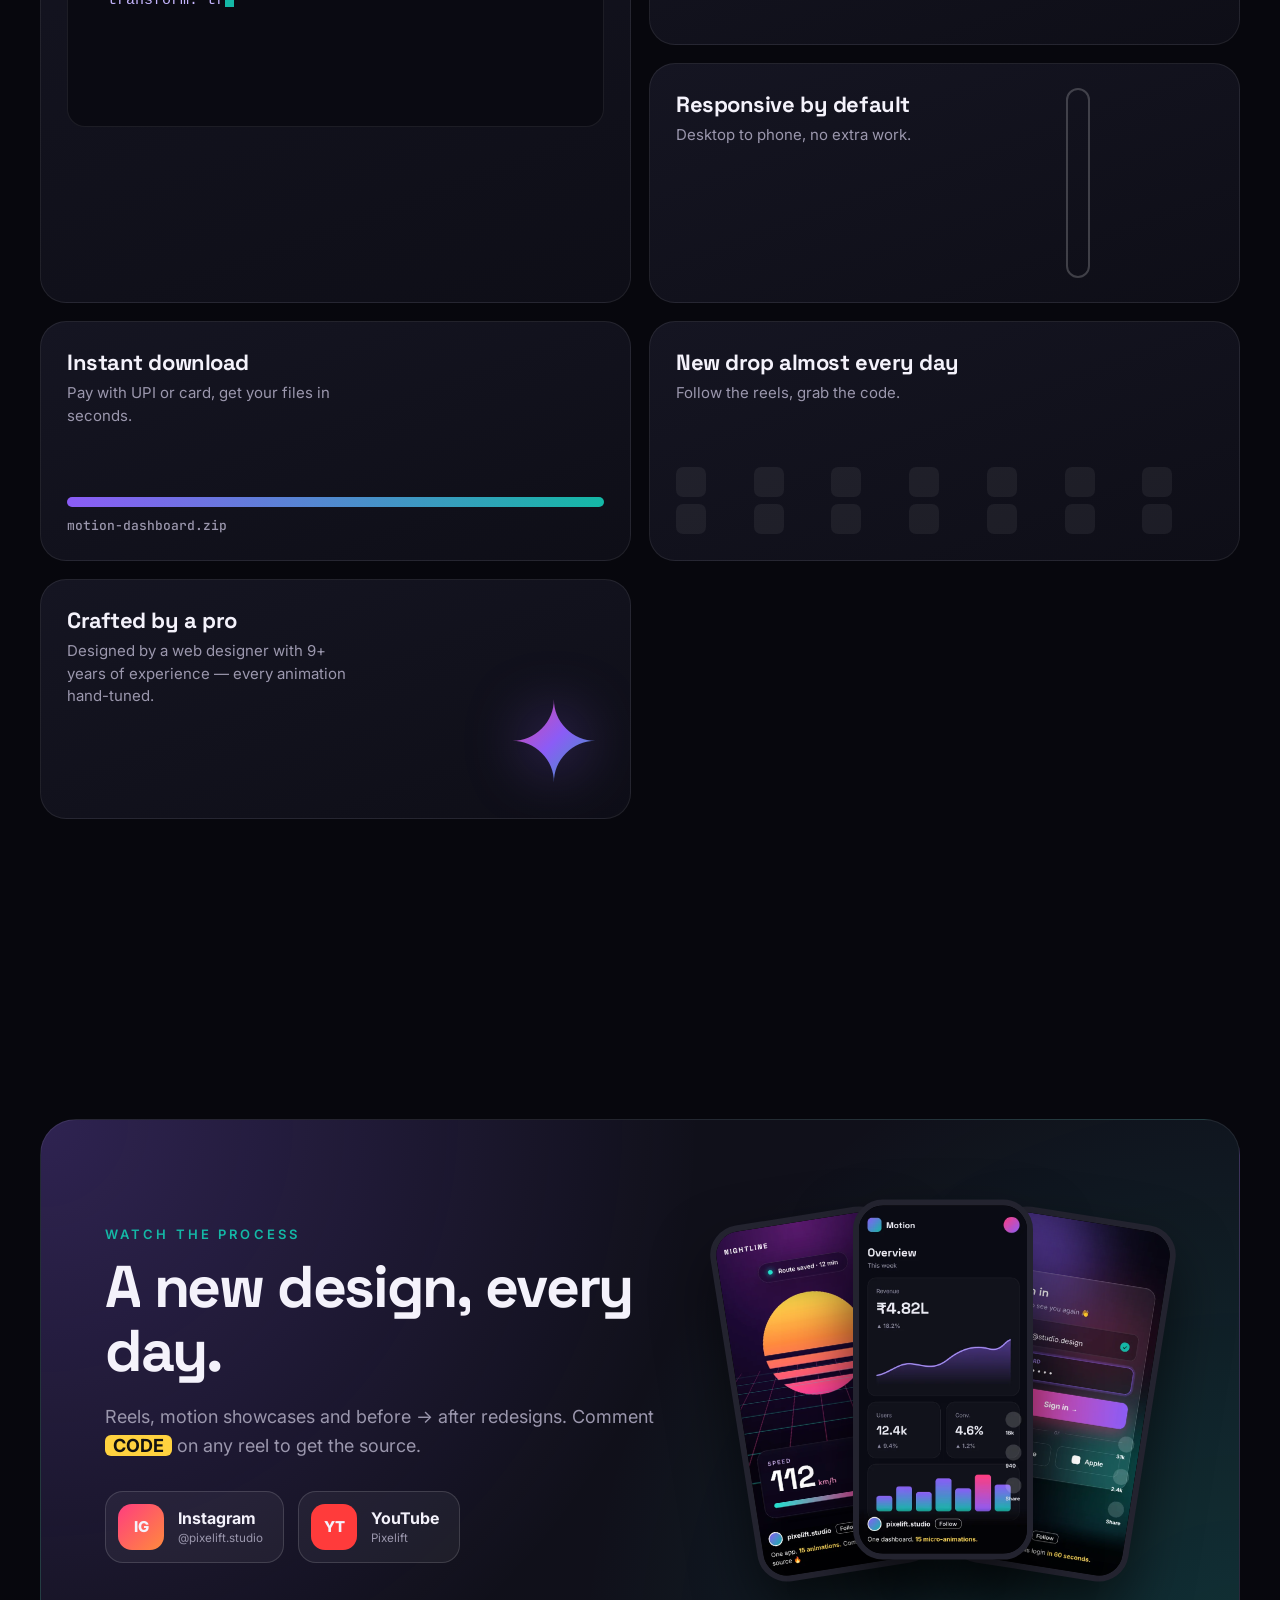
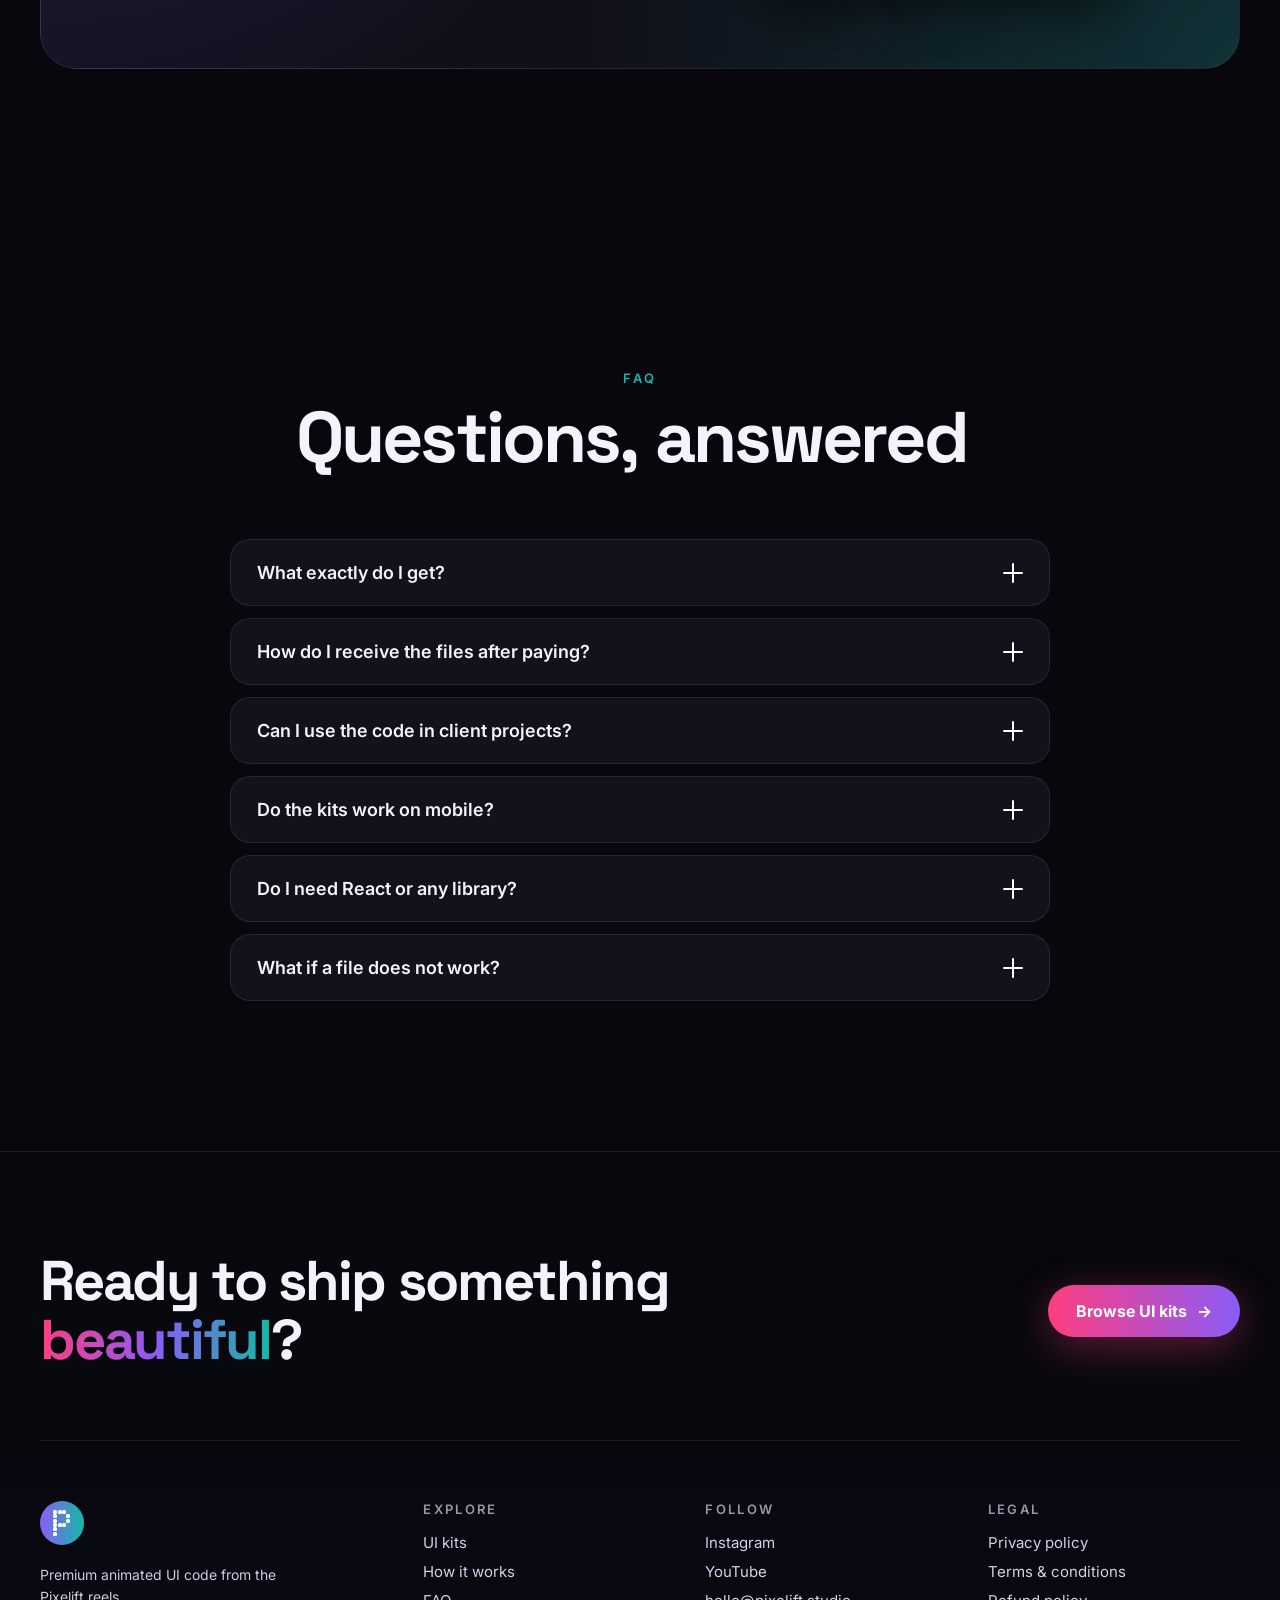
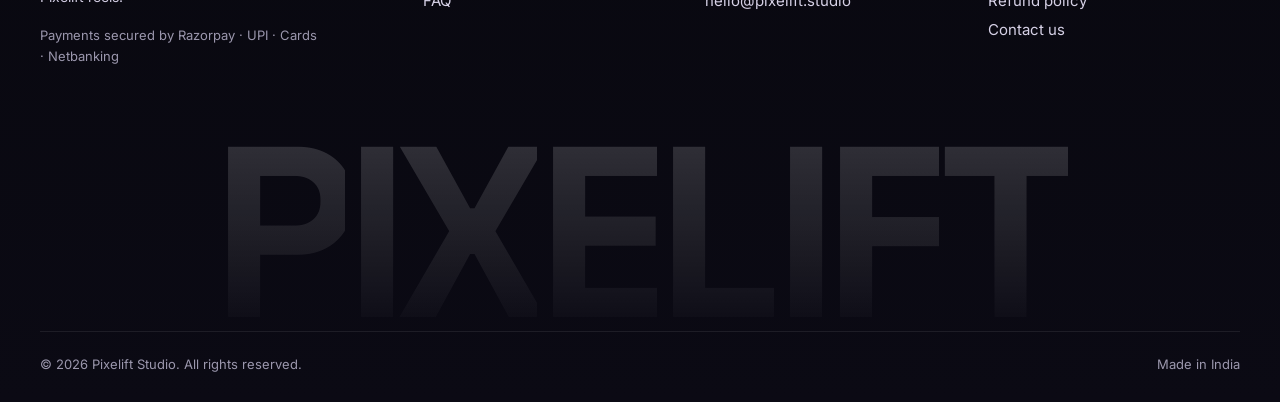
==== commit d6da7269: "Keep the loader up until the 3D P is ready On phones the 3D scene (about 820 KB plus shader compile)" ====
--- a/index.html
+++ b/index.html
@@ -44,6 +44,7 @@
 <div id="root"></div>
 <noscript><h1>Pixelift Studio — Animated UI kits in HTML, CSS &amp; JS</h1><p>Premium animated UI kits in clean HTML, CSS & JavaScript — animated dashboards and app UIs straight from the Pixelift reels. Copy, paste, launch. Zero dependencies.</p><p>Contact: hello@pixelift.studio</p></noscript>
 <script>(function(){var c=window.matchMedia&&matchMedia("(pointer: coarse)").matches;window.__pxCoarse=c;if(!c)return;var t=function(e){if(e.pointerType!=="mouse")window.__pxT=performance.now()};addEventListener("pointerdown",t,{passive:true});addEventListener("pointermove",t,{passive:true})})();</script>
+<link rel="modulepreload" crossorigin href="./assets/HeroScene-7OhY27SI.js">
 <script type="module" crossorigin src="./assets/index-DFwutL8Z.js"></script>
 <script defer src="./assets/razorpay.js"></script>
 </body>
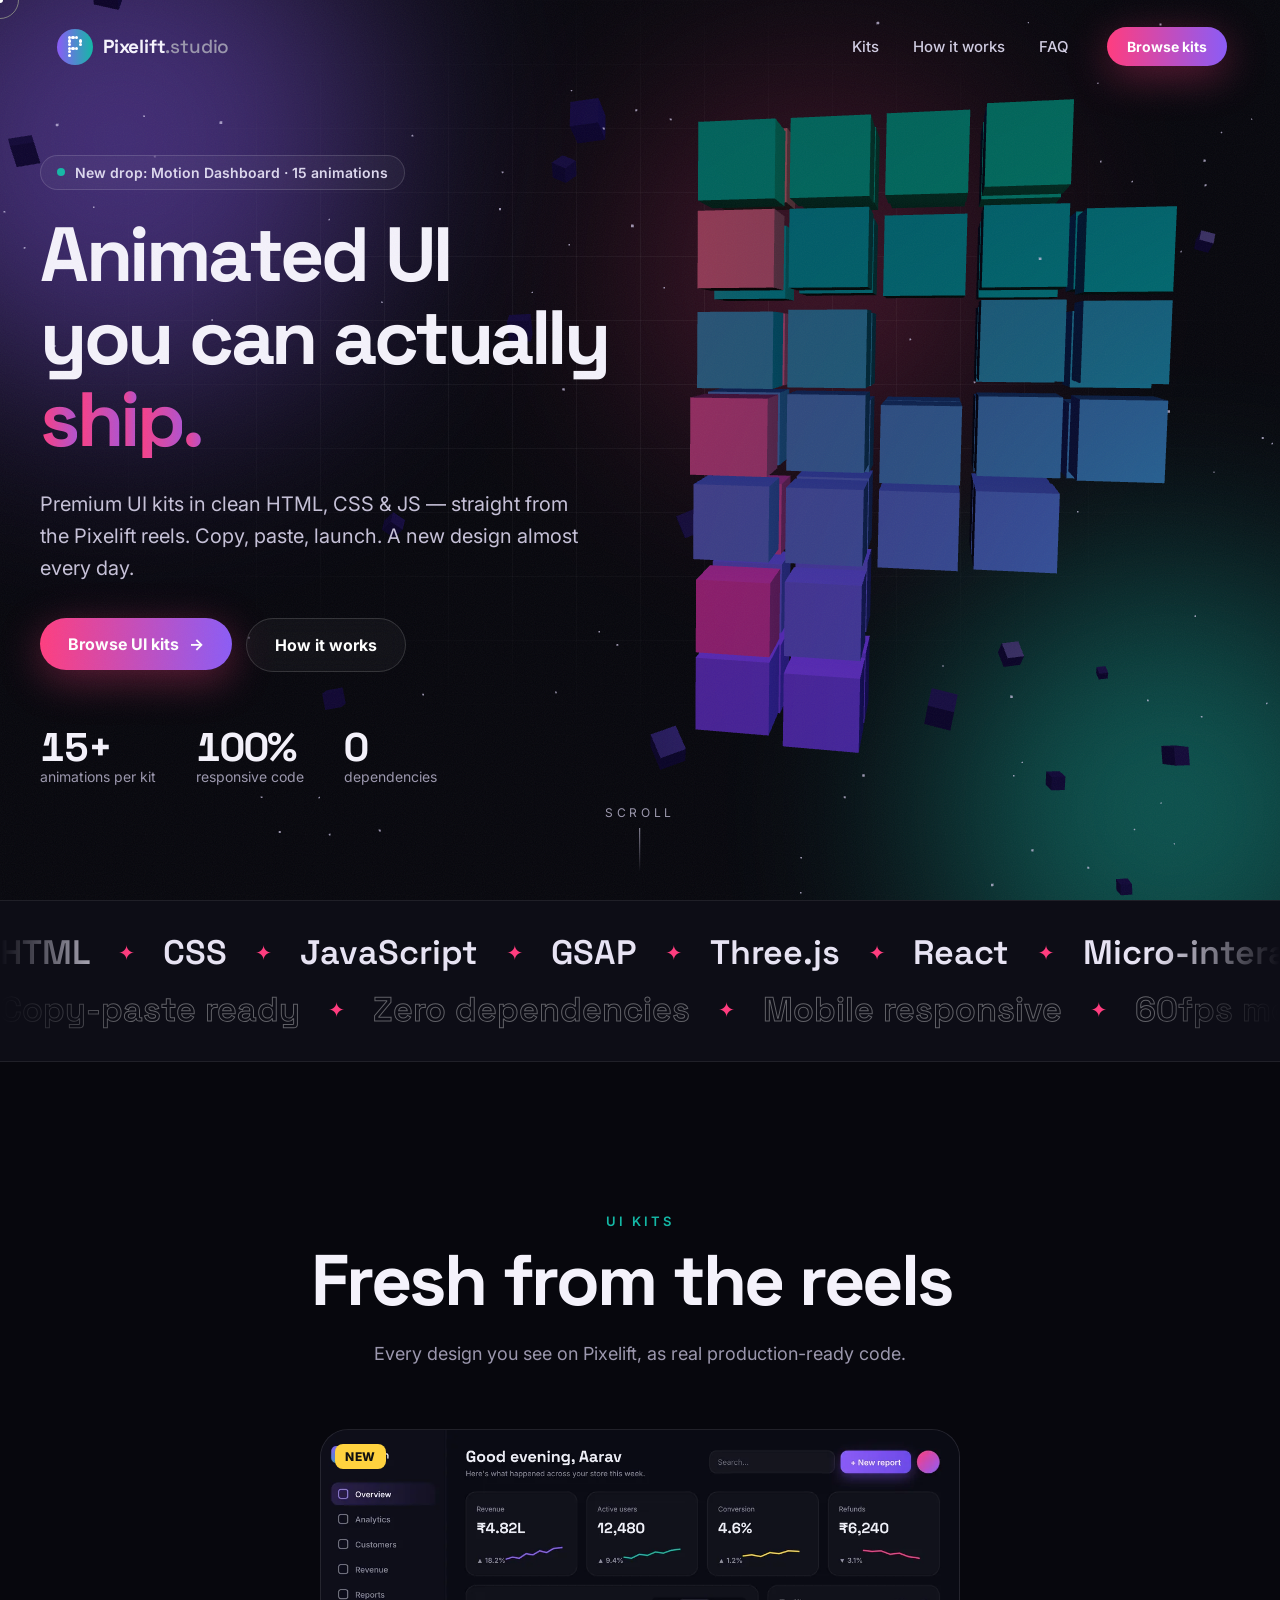
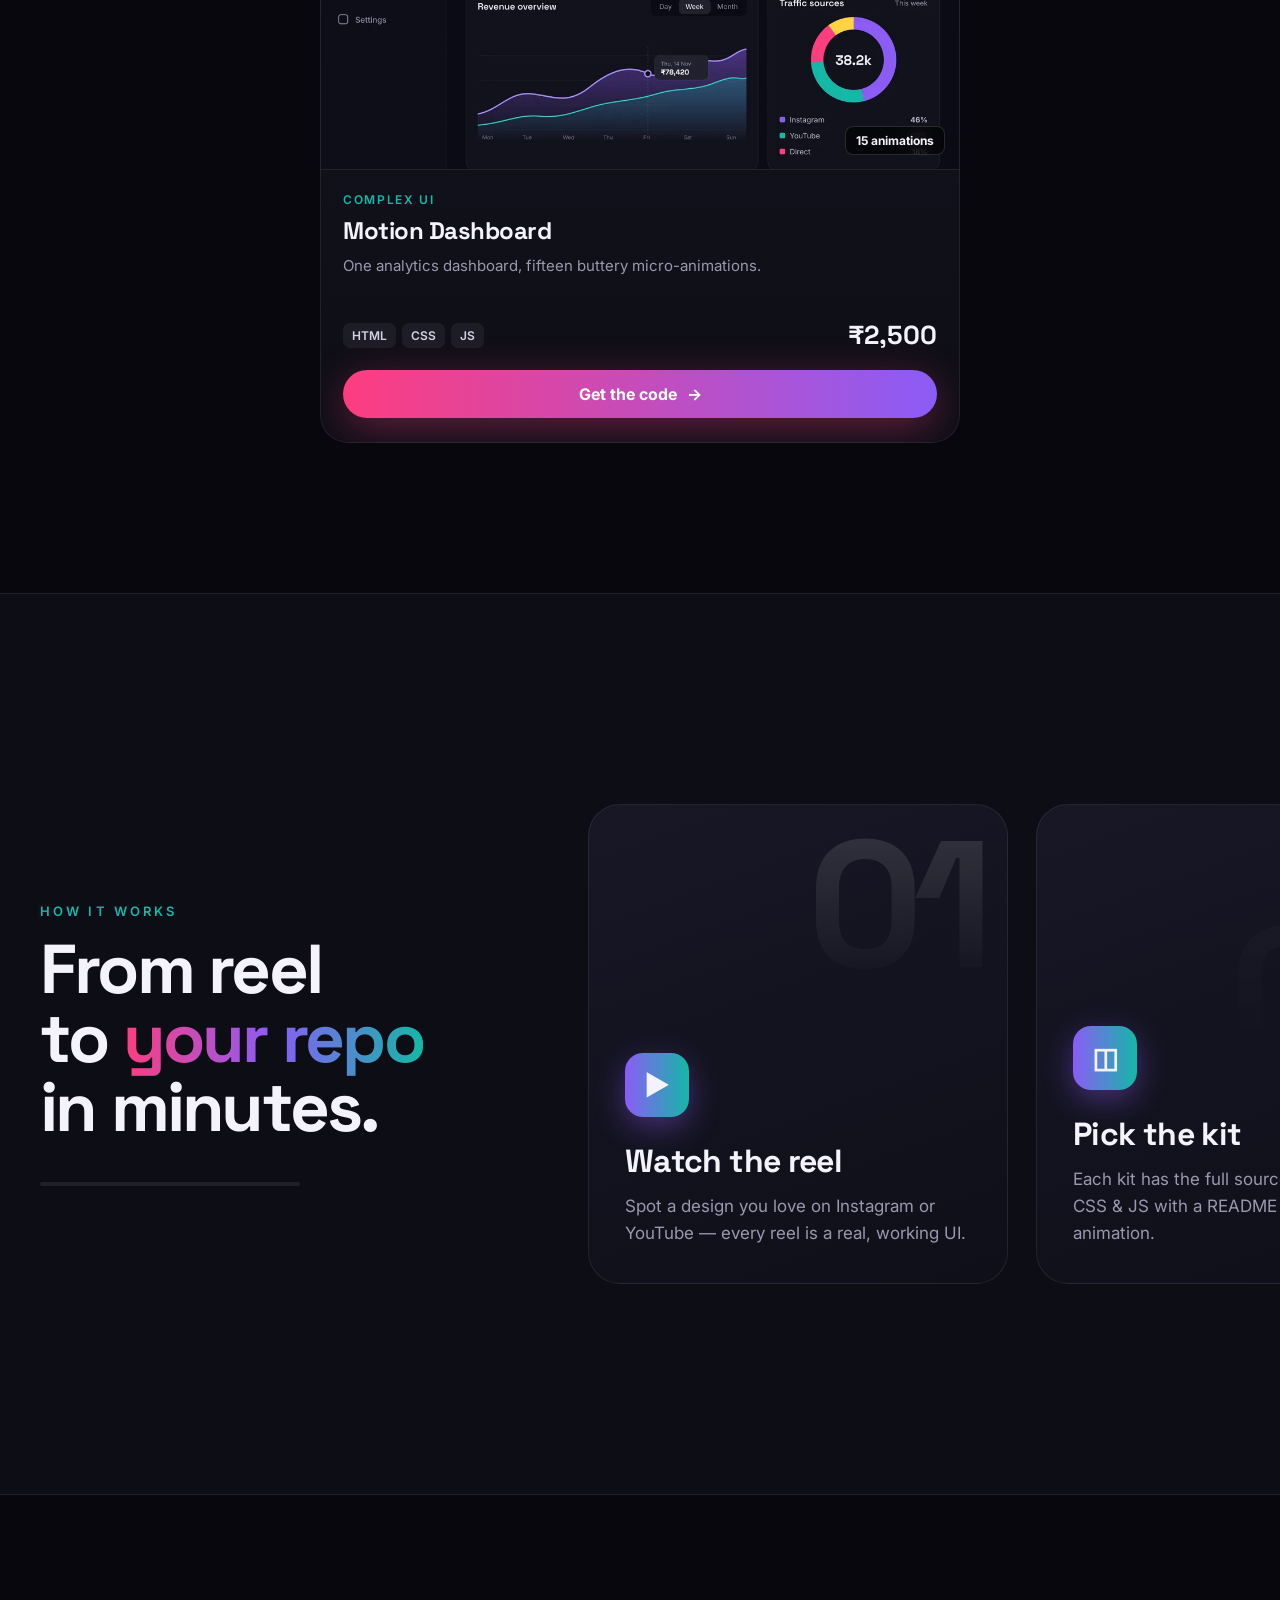
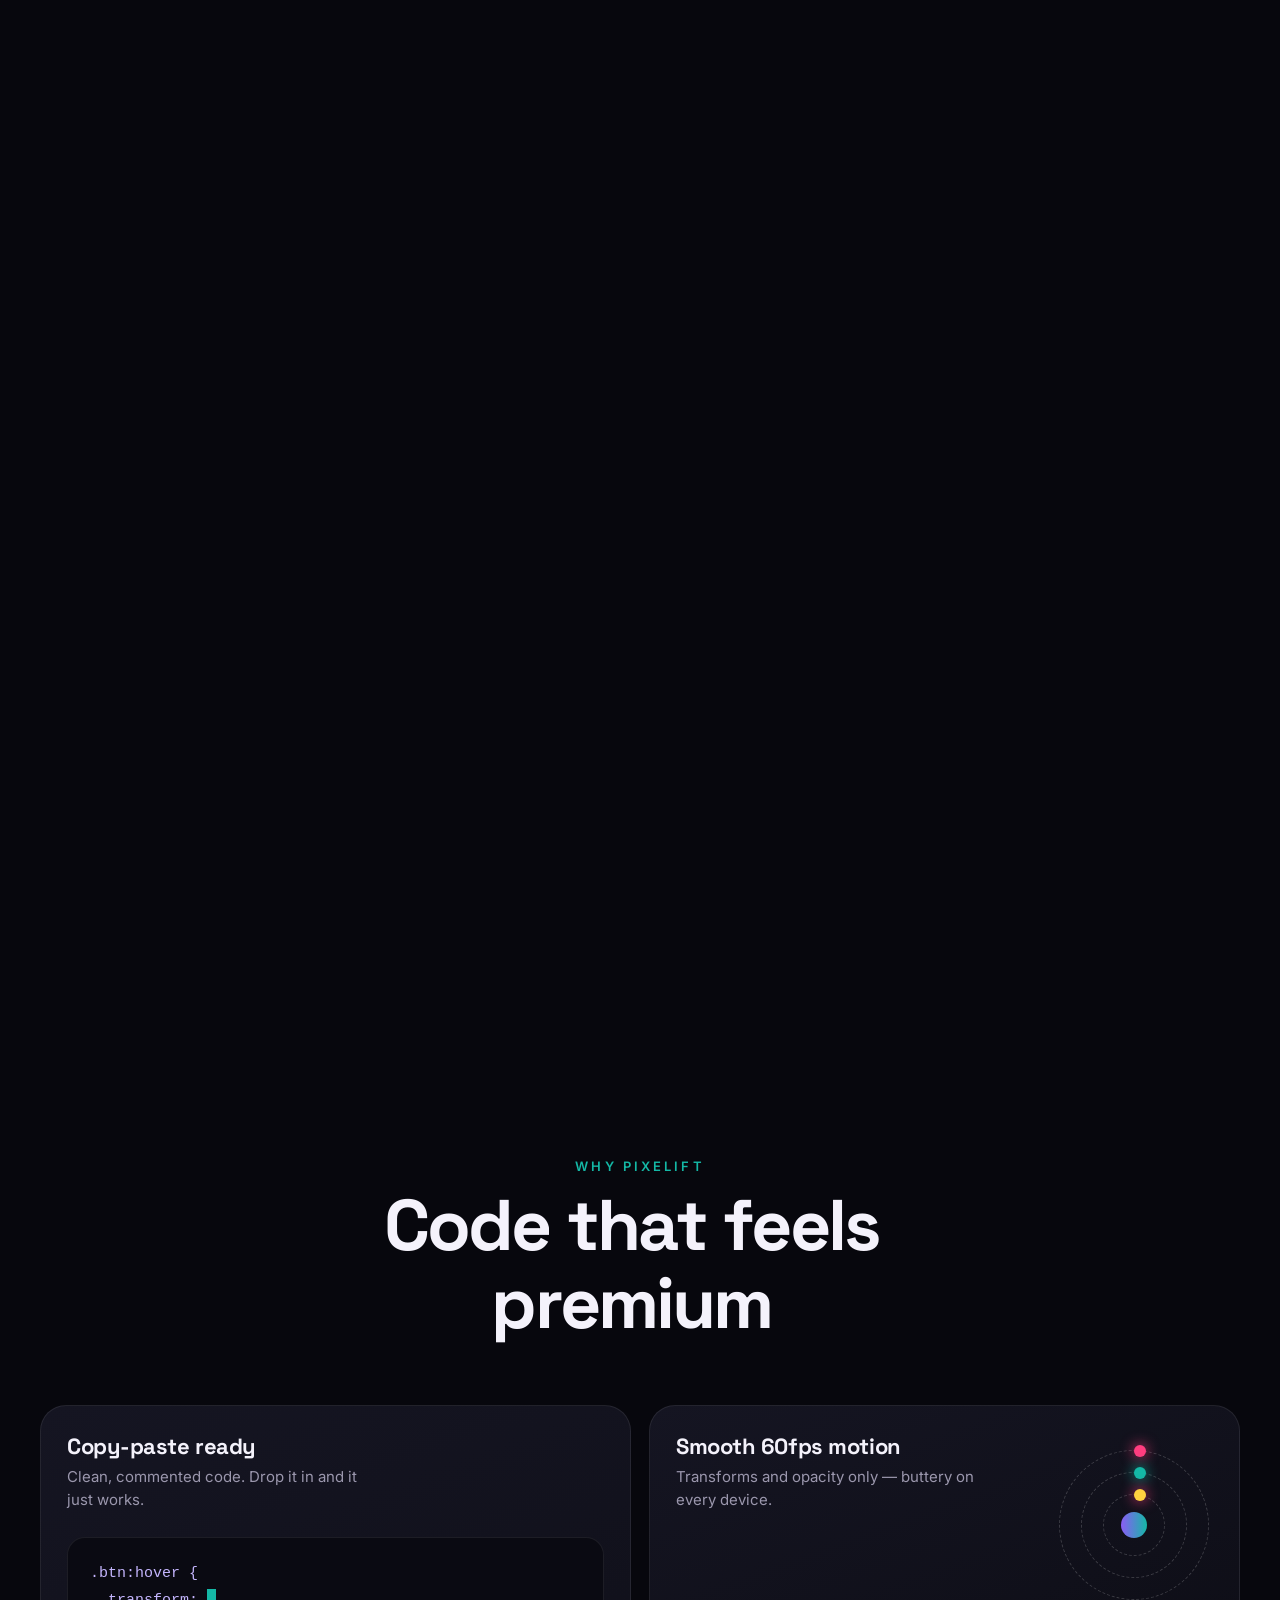
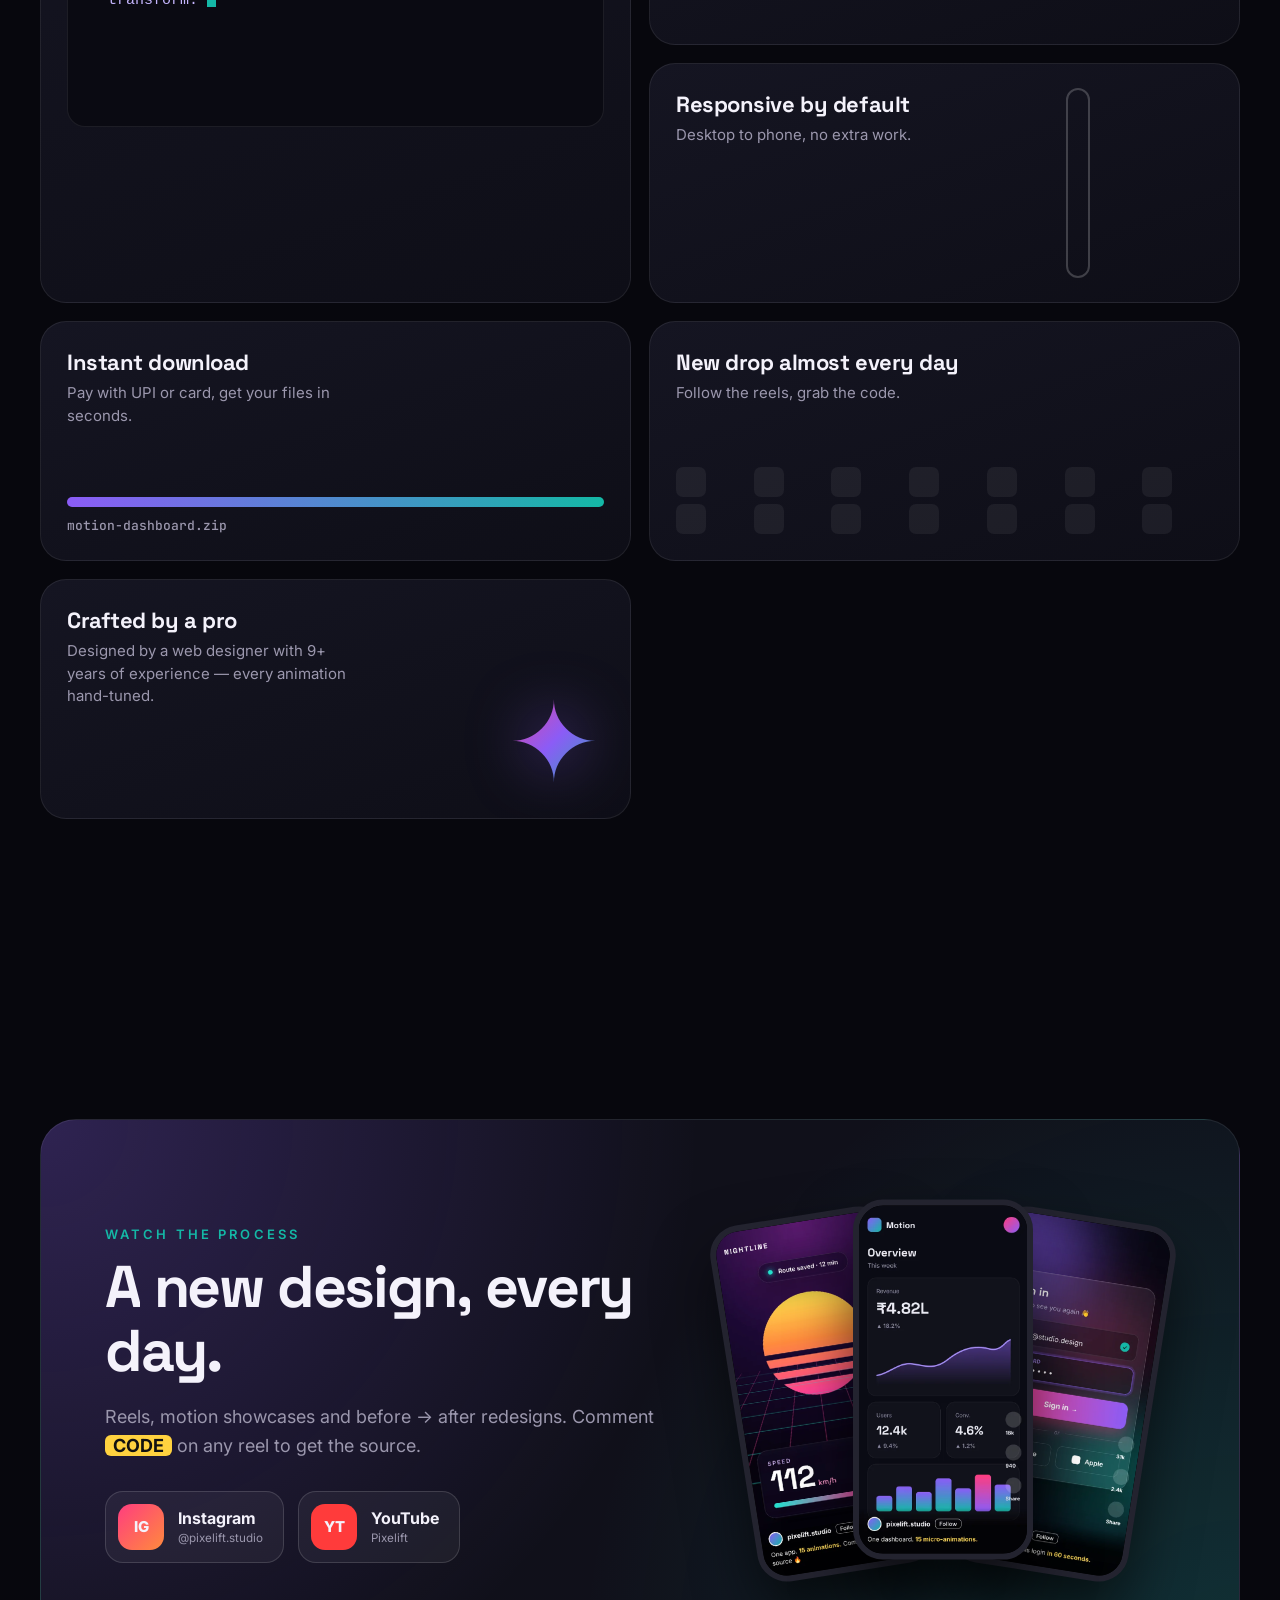
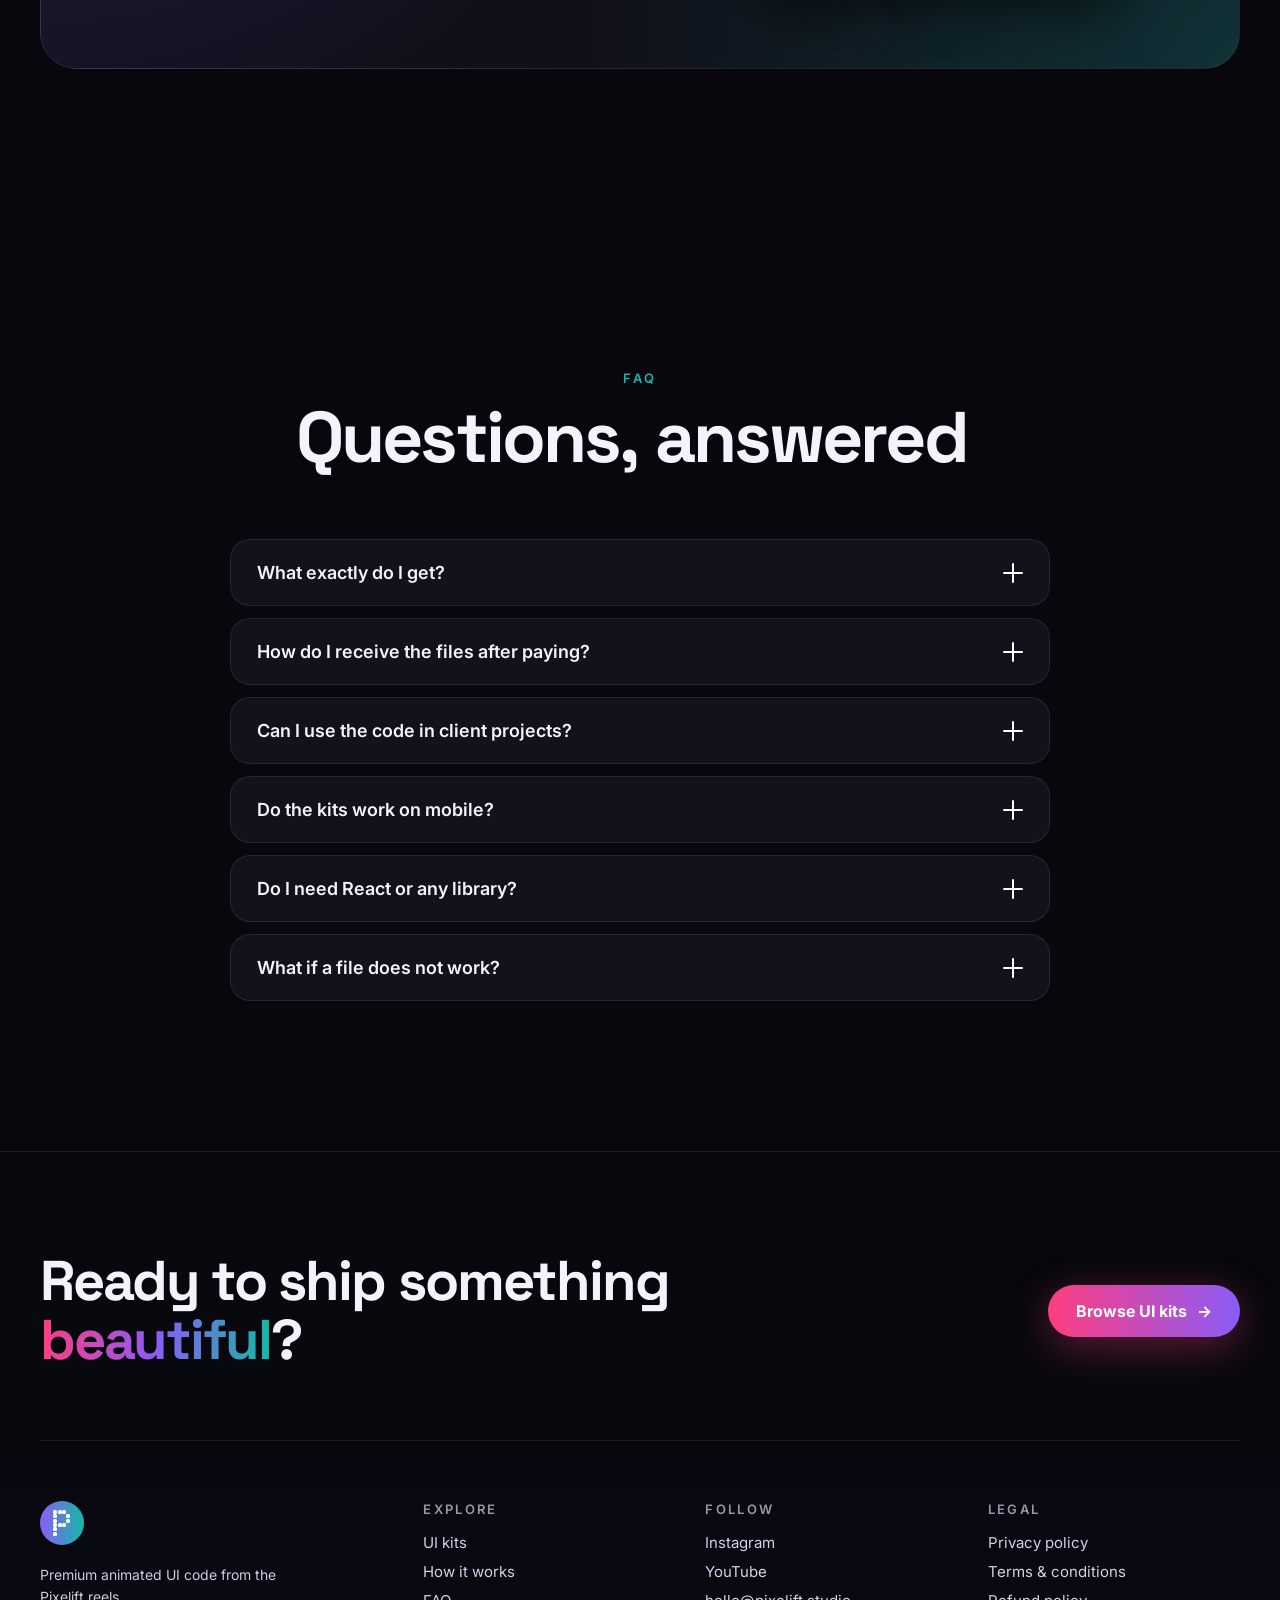
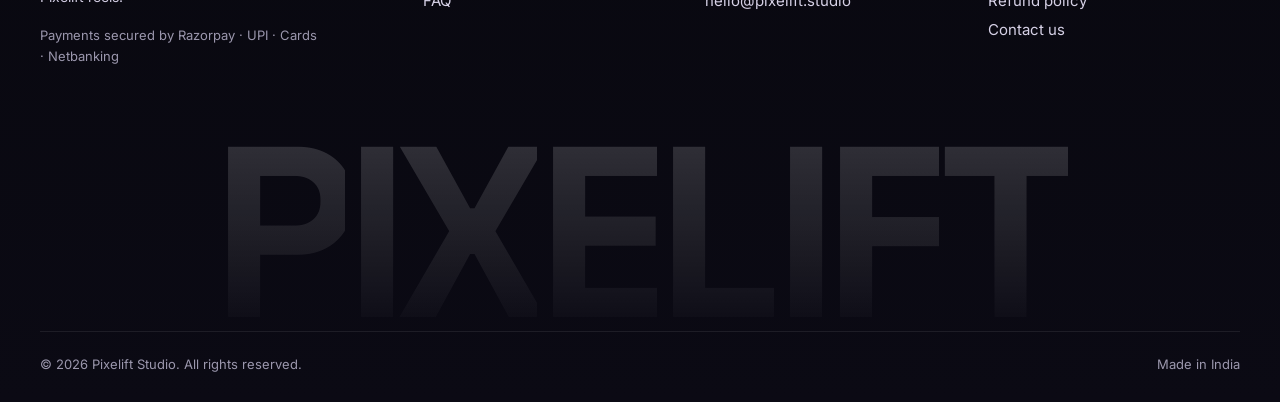
==== commit ec222fa4: "Mobile hero: visible P build-up and livelier motion - On touch devices the P starts assembling after" ====
--- a/index.html
+++ b/index.html
@@ -43,7 +43,7 @@
 <body>
 <div id="root"></div>
 <noscript><h1>Pixelift Studio — Animated UI kits in HTML, CSS &amp; JS</h1><p>Premium animated UI kits in clean HTML, CSS & JavaScript — animated dashboards and app UIs straight from the Pixelift reels. Copy, paste, launch. Zero dependencies.</p><p>Contact: hello@pixelift.studio</p></noscript>
-<script>(function(){var c=window.matchMedia&&matchMedia("(pointer: coarse)").matches;window.__pxCoarse=c;if(!c)return;var t=function(e){if(e.pointerType!=="mouse")window.__pxT=performance.now()};addEventListener("pointerdown",t,{passive:true});addEventListener("pointermove",t,{passive:true})})();</script>
+<script>(function(){var c=window.matchMedia&&matchMedia("(pointer: coarse)").matches;window.__pxCoarse=c;if(!c)return;var t=function(e){if(e.pointerType!=="mouse")window.__pxT=performance.now()};addEventListener("pointerdown",t,{passive:true});addEventListener("pointermove",t,{passive:true});if(window.DeviceOrientationEvent&&typeof DeviceOrientationEvent.requestPermission!=="function"){var k=function(v){return Math.max(-1,Math.min(1,v))};addEventListener("deviceorientation",function(e){if(e.gamma==null)return;window.__pxTilt=[k(e.gamma/25)*.8,k((45-(e.beta==null?45:e.beta))/25)*.6];window.__pxTiltT=performance.now()},{passive:true})}})();</script>
 <link rel="modulepreload" crossorigin href="./assets/HeroScene-7OhY27SI.js">
 <script type="module" crossorigin src="./assets/index-DFwutL8Z.js"></script>
 <script defer src="./assets/razorpay.js"></script>
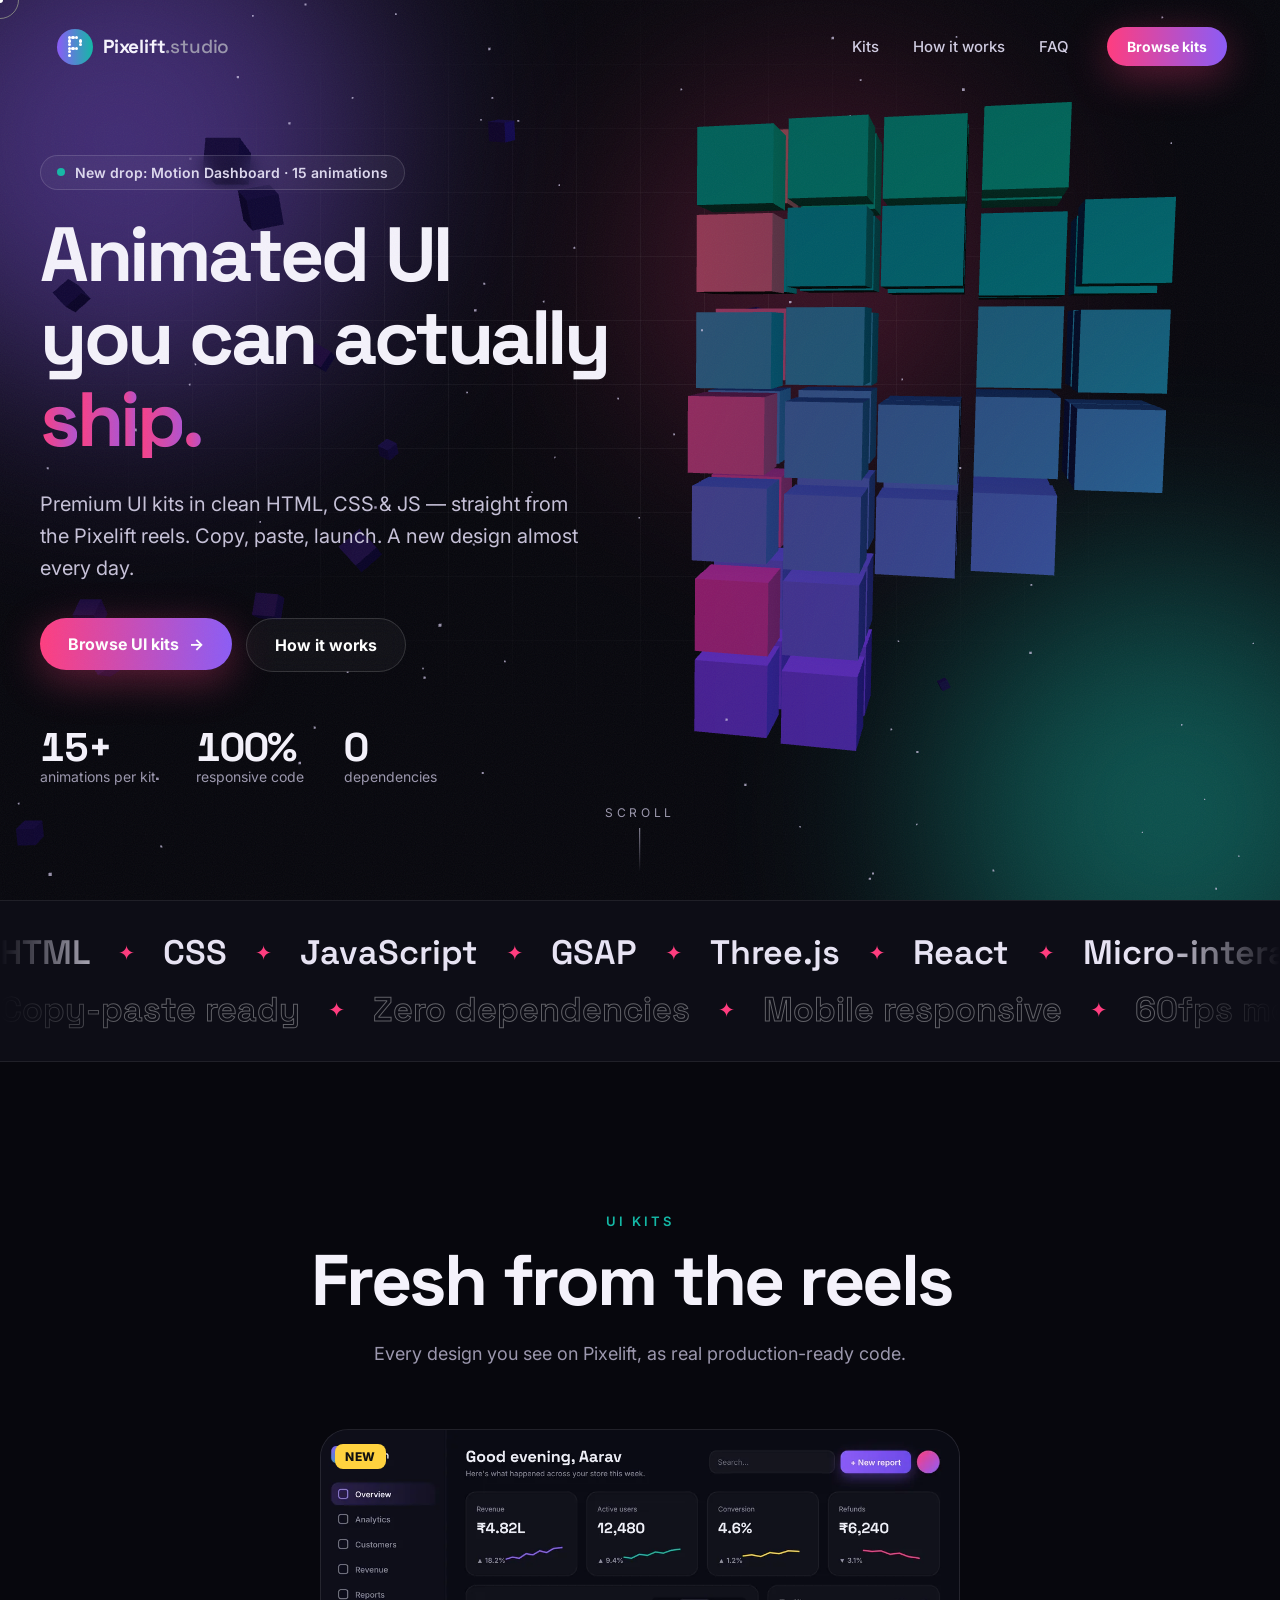
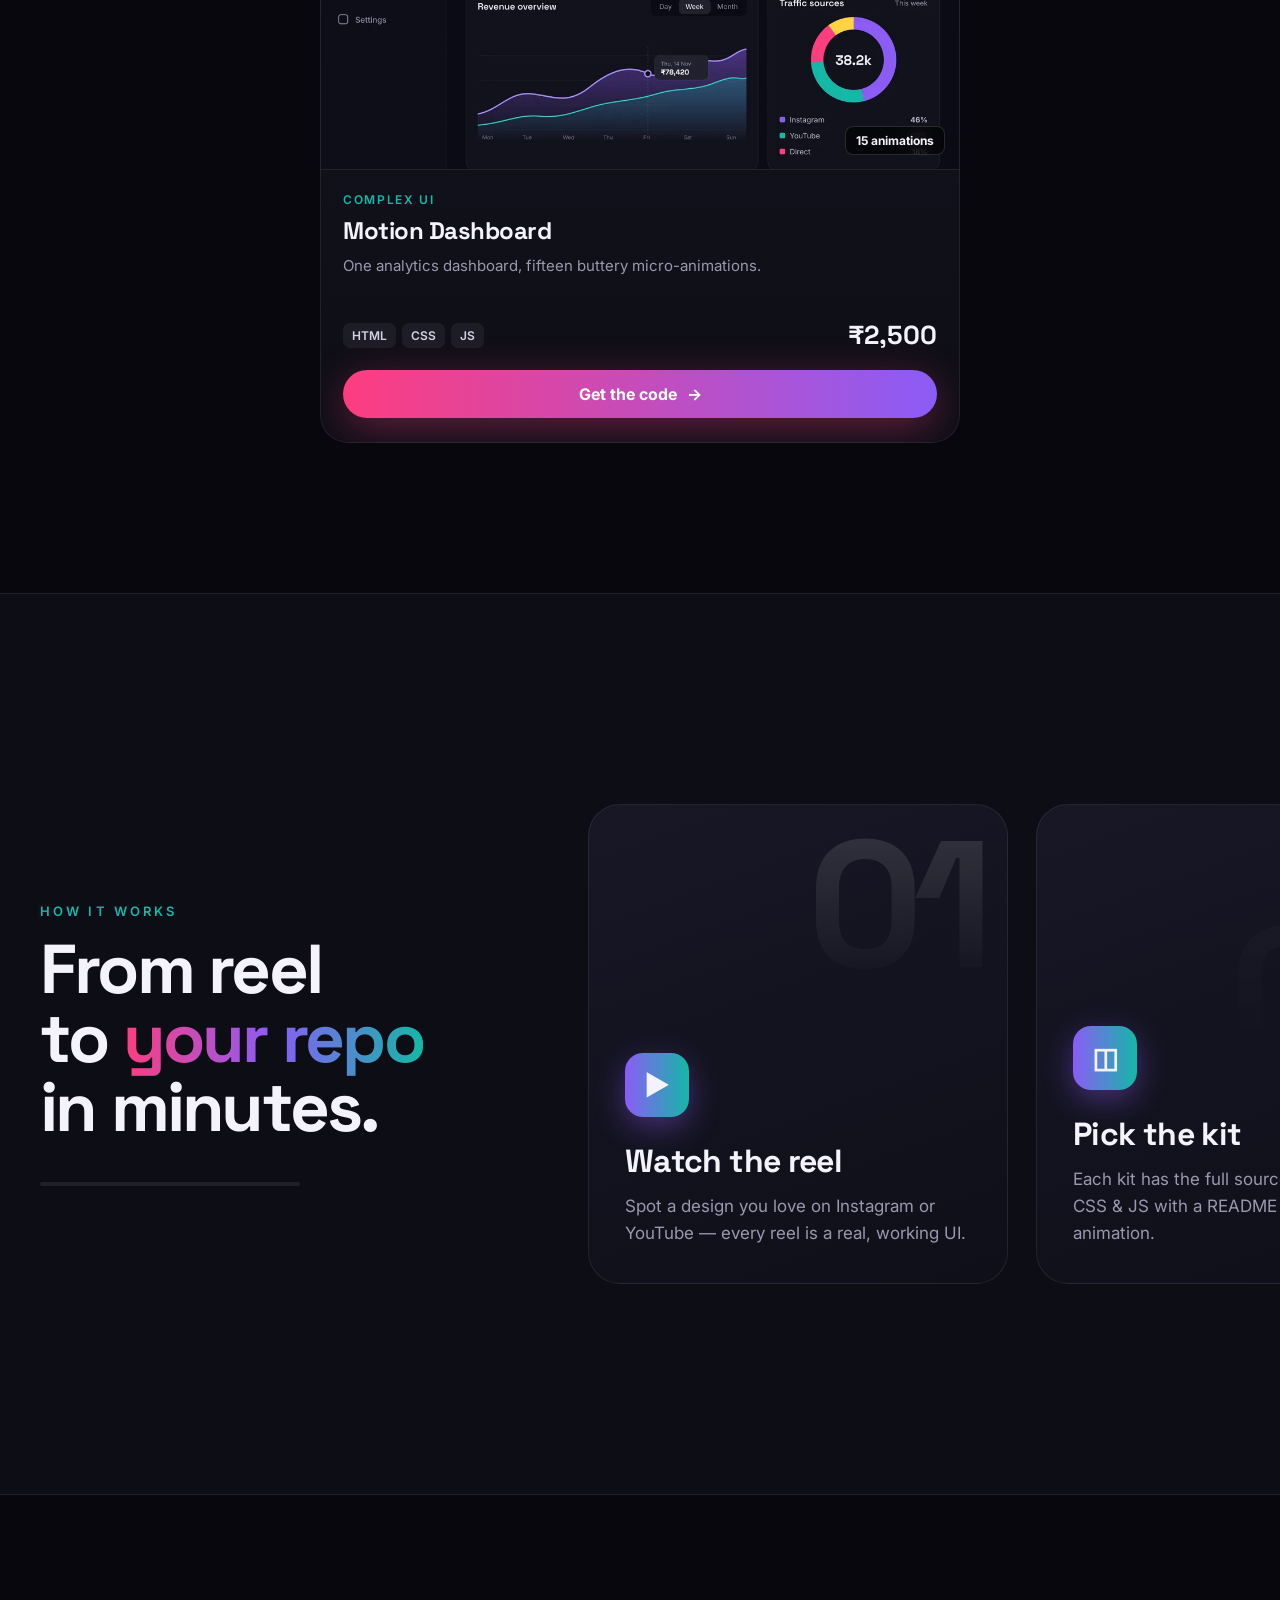
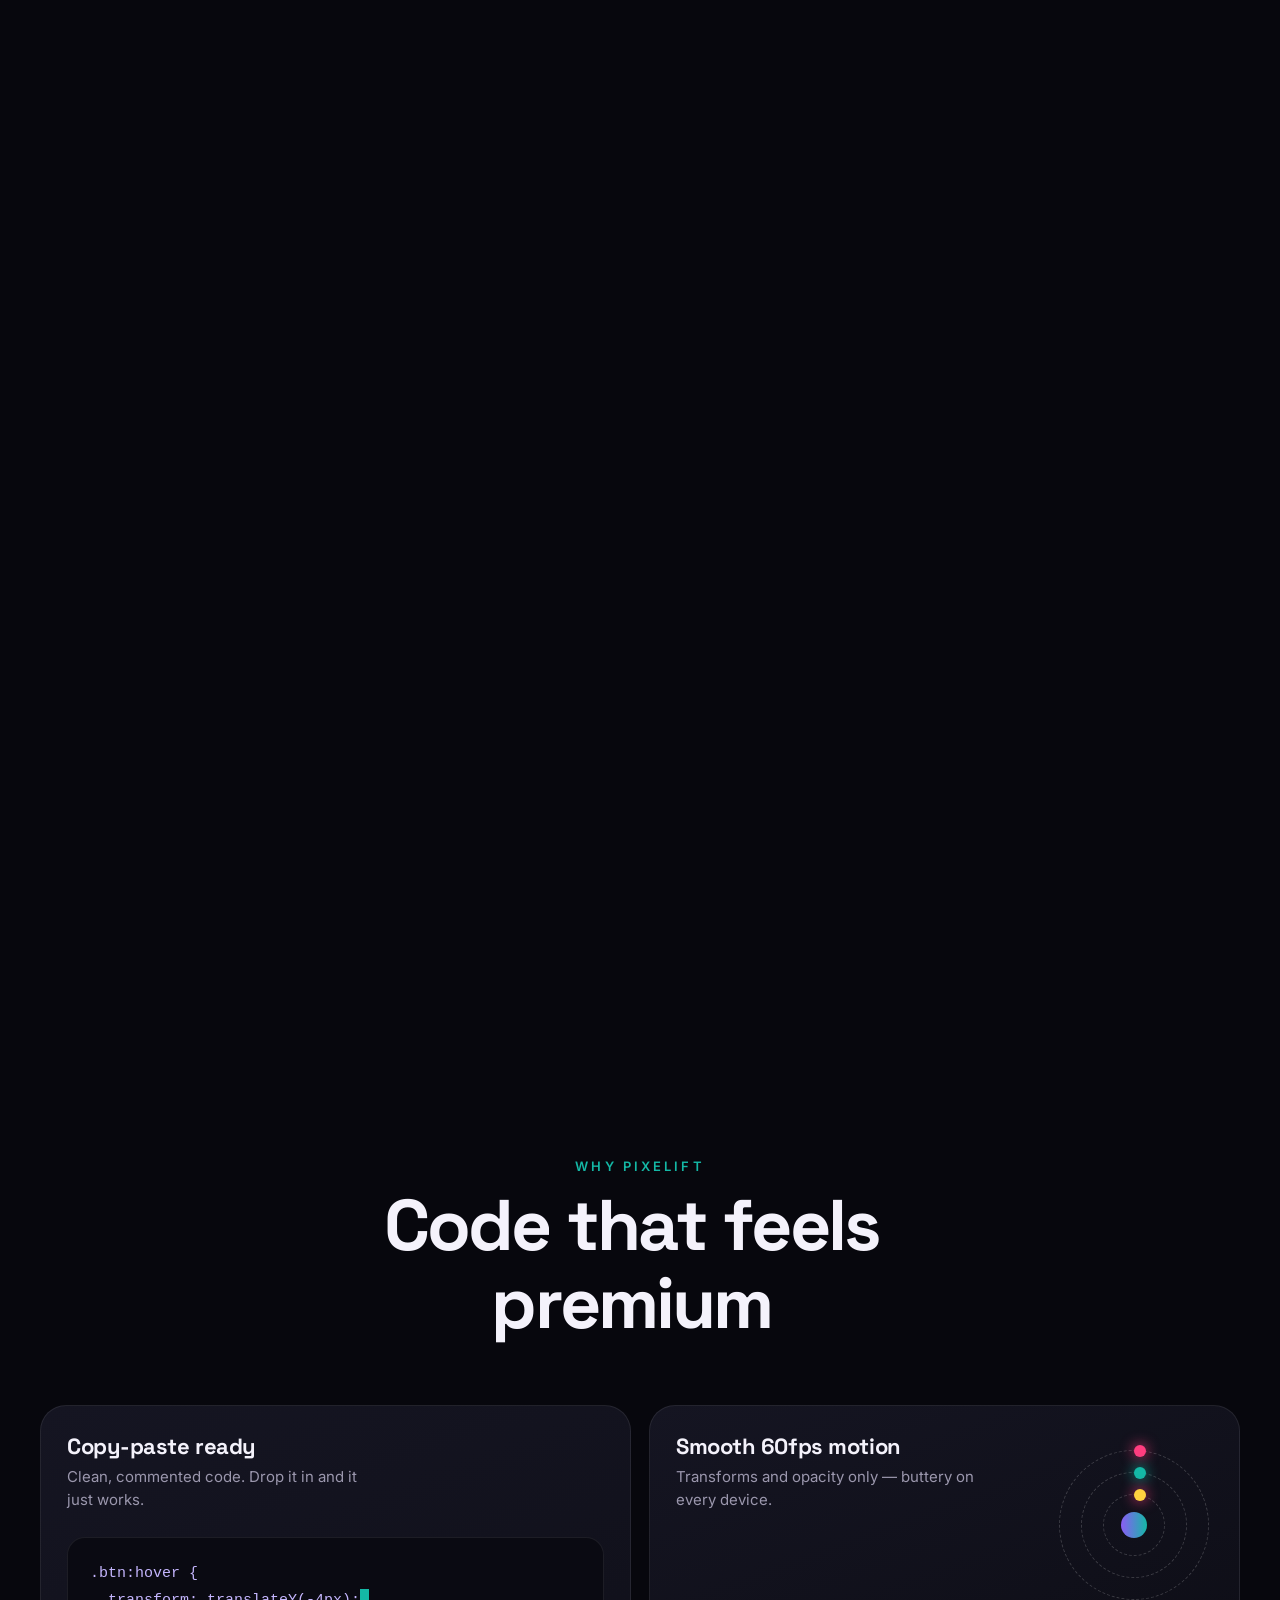
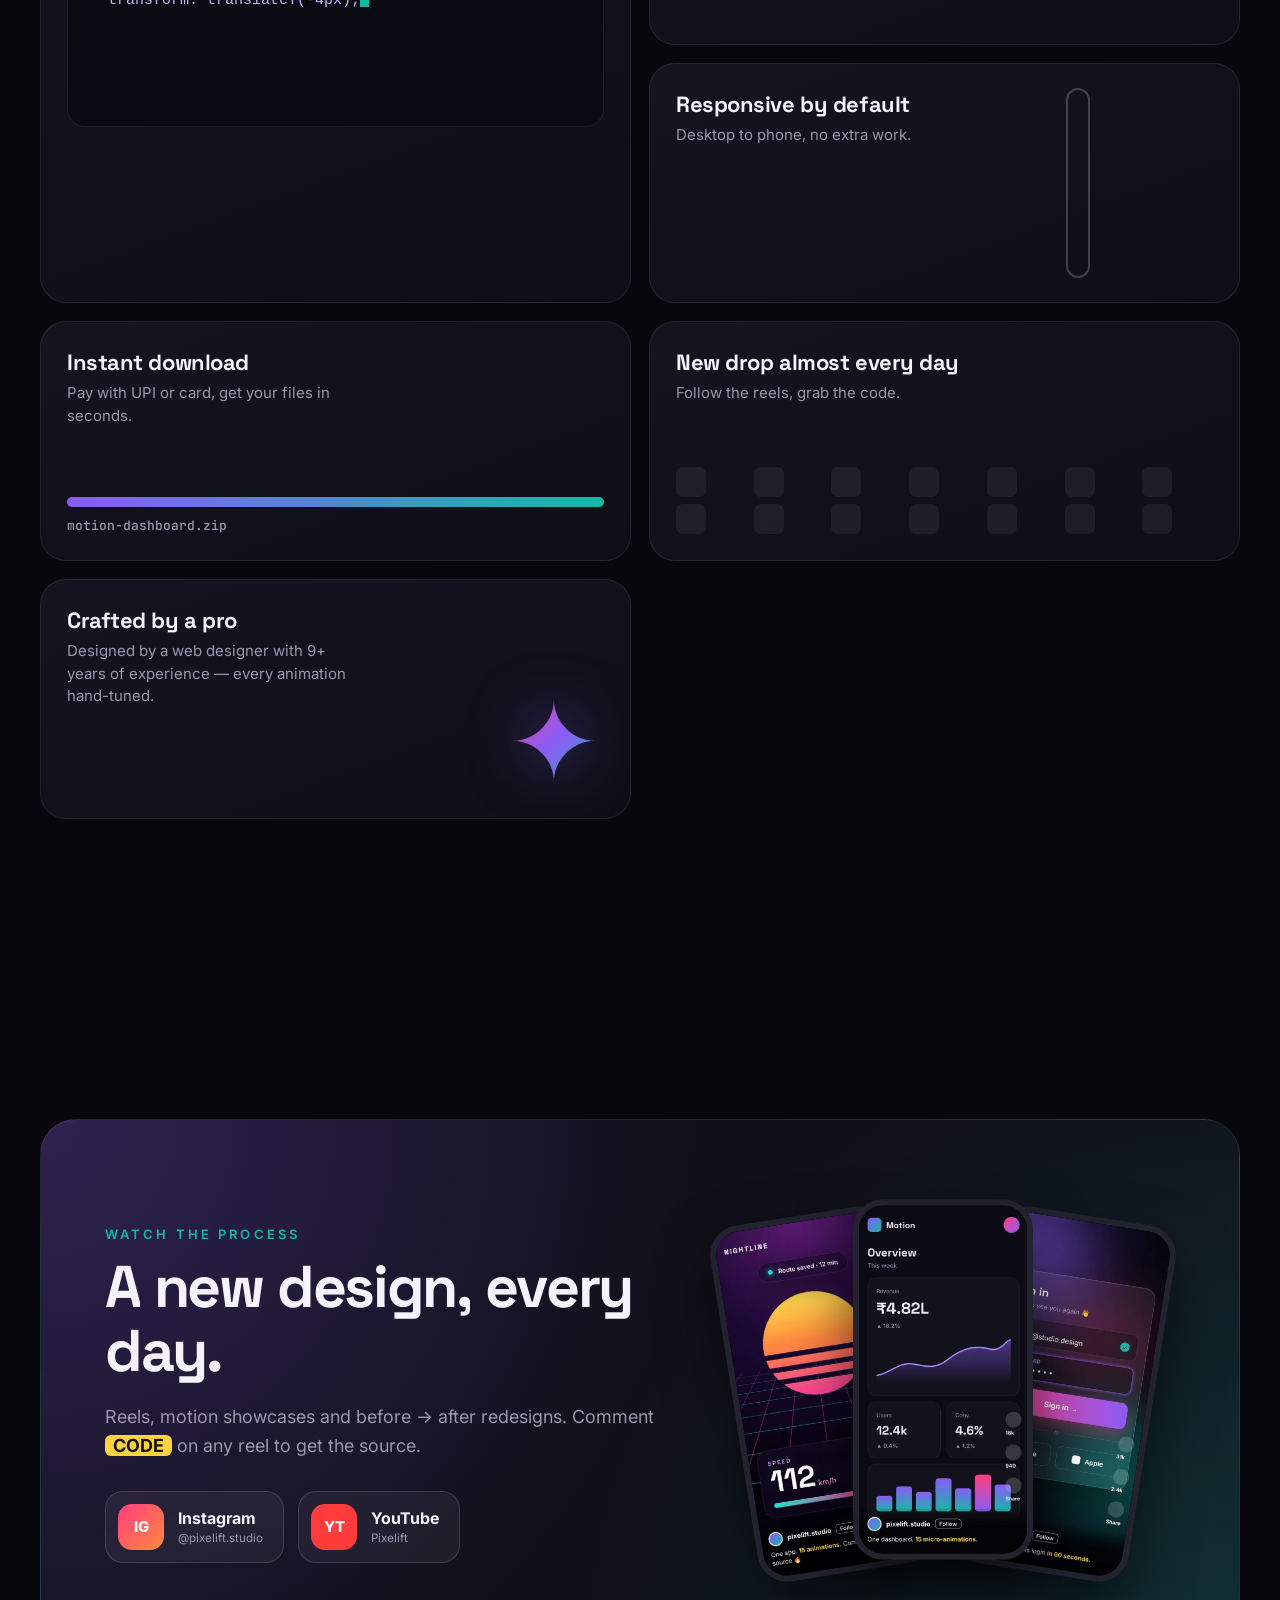
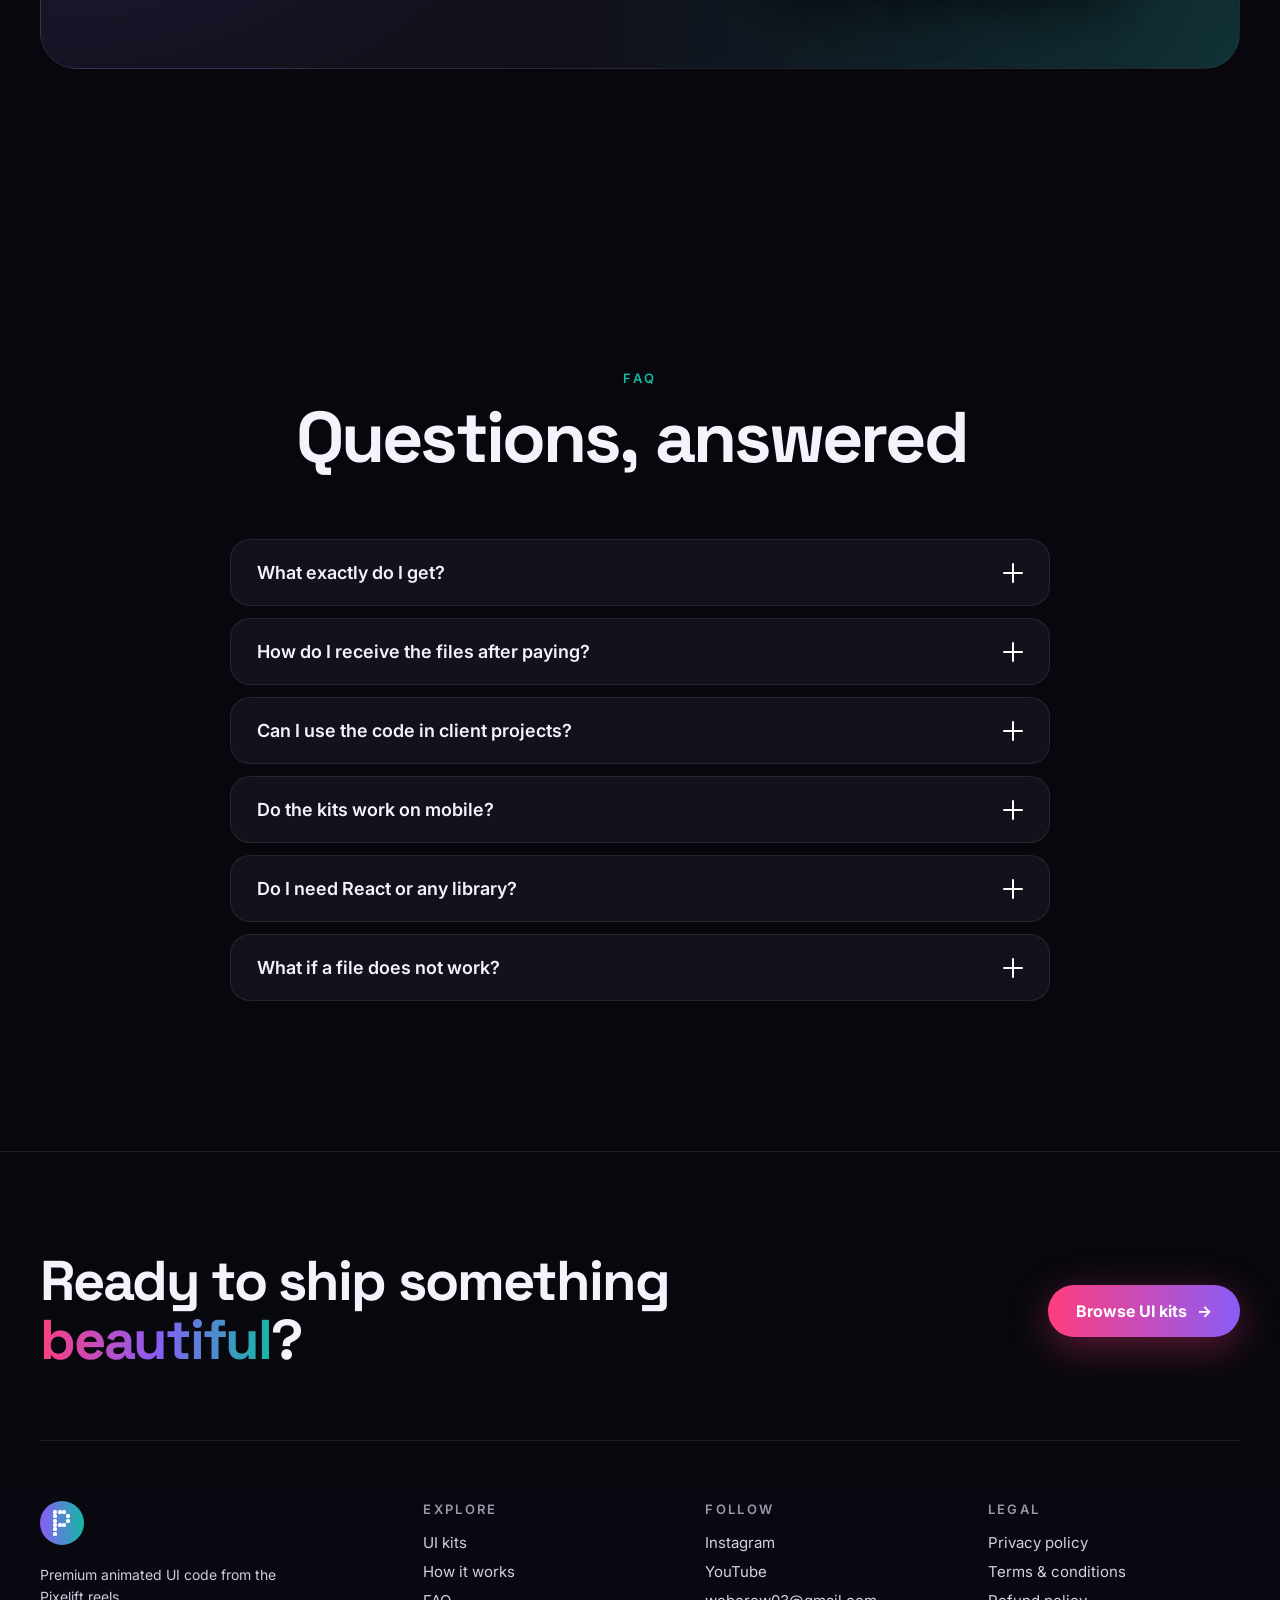
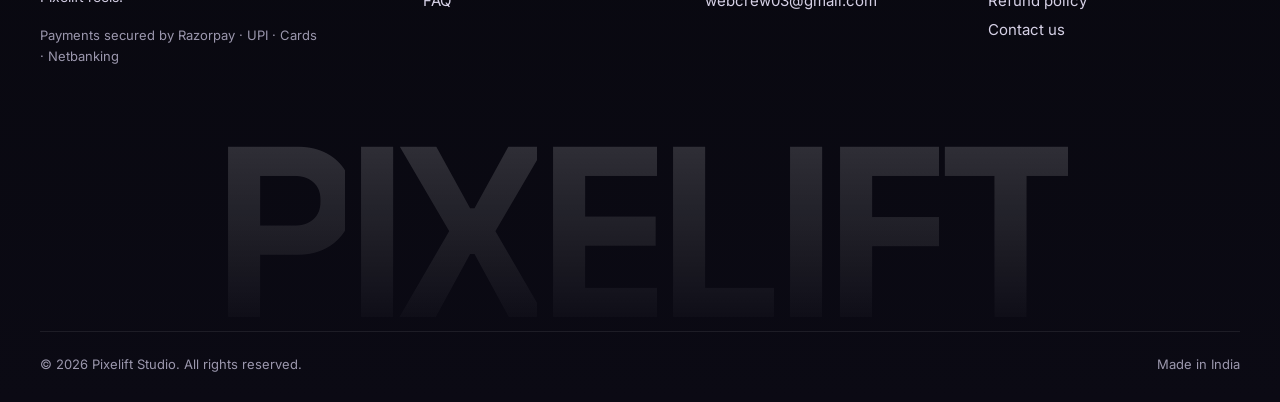
==== commit a231378c: "Use the owner's Gmail as the support email Replace the placeholder hello@pixelift.studio in the foot" ====
--- a/index.html
+++ b/index.html
@@ -38,11 +38,11 @@
 <link href="https://fonts.googleapis.com/css2?family=Inter:wght@400;500;600;700;800&family=Space+Grotesk:wght@500;600;700&family=JetBrains+Mono:wght@500&display=swap" rel="stylesheet">
 <style>:root{color-scheme:dark;box-sizing:border-box;padding-top:env(safe-area-inset-top,0px);padding-bottom:env(safe-area-inset-bottom,0px)}html{scroll-padding-top:env(safe-area-inset-top,0px)}html,body{background:#07070d}body{margin:0;padding:0;font:14px -apple-system,BlinkMacSystemFont,sans-serif;color:#f4f2fb}img{max-width:100%}[hidden]:not([hidden=until-found i]){display:none!important}</style>
 <link rel="stylesheet" href="./assets/index-DuDXUerz.css">
-<script type="application/ld+json">{"@context":"https://schema.org","@graph":[{"@type":"Organization","@id":"https://pixeliftstudio.uk/#org","name":"Pixelift Studio","url":"https://pixeliftstudio.uk/","logo":"https://pixeliftstudio.uk/icon-512.png","email":"hello@pixelift.studio","sameAs":["https://www.instagram.com/pixelift.studio/","https://www.youtube.com/channel/UCeHVDnOLStnqMO1QeQXGOIw"]},{"@type":"WebSite","@id":"https://pixeliftstudio.uk/#website","url":"https://pixeliftstudio.uk/","name":"Pixelift Studio","publisher":{"@id":"https://pixeliftstudio.uk/#org"},"inLanguage":"en"},{"@type":"ItemList","name":"Pixelift UI kits","itemListElement":[{"@type":"ListItem","position":1,"item":{"@type":"Product","name":"Motion Dashboard","brand":{"@type":"Brand","name":"Pixelift Studio"},"offers":{"@type":"Offer","price":"2500","priceCurrency":"INR","availability":"https://schema.org/InStock","url":"https://pixeliftstudio.uk/#kits"},"description":"One analytics dashboard, fifteen buttery micro-animations in HTML, CSS & JS.","image":"https://pixeliftstudio.uk/assets/img/kit-dashboard.webp","creator":{"@id":"https://pixeliftstudio.uk/#org"}}}]},{"@type":"FAQPage","mainEntity":[{"@type":"Question","name":"What exactly do I get?","acceptedAnswer":{"@type":"Answer","text":"A zip with the complete source — HTML, CSS and JavaScript — plus a README that explains every animation and how to customise colours and content."}},{"@type":"Question","name":"How do I receive the files after paying?","acceptedAnswer":{"@type":"Answer","text":"Payments run through Razorpay. As soon as your payment succeeds you get a download link on screen and by email."}},{"@type":"Question","name":"Can I use the code in client projects?","acceptedAnswer":{"@type":"Answer","text":"Yes — use it in your own and client projects. Reselling or redistributing the source code itself is not allowed."}},{"@type":"Question","name":"Do the kits work on mobile?","acceptedAnswer":{"@type":"Answer","text":"Every kit is responsive and respects reduced-motion settings, so it looks great on phones, tablets and desktops."}},{"@type":"Question","name":"Do I need React or any library?","acceptedAnswer":{"@type":"Answer","text":"No. Kits are plain HTML, CSS and JS with zero dependencies. React versions are coming for selected kits."}},{"@type":"Question","name":"What if a file does not work?","acceptedAnswer":{"@type":"Answer","text":"Email us at hello@pixelift.studio and we will help you get it running. See the refund policy for details."}}]}]}</script>
+<script type="application/ld+json">{"@context":"https://schema.org","@graph":[{"@type":"Organization","@id":"https://pixeliftstudio.uk/#org","name":"Pixelift Studio","url":"https://pixeliftstudio.uk/","logo":"https://pixeliftstudio.uk/icon-512.png","email":"webcrew03@gmail.com","sameAs":["https://www.instagram.com/pixelift.studio/","https://www.youtube.com/channel/UCeHVDnOLStnqMO1QeQXGOIw"]},{"@type":"WebSite","@id":"https://pixeliftstudio.uk/#website","url":"https://pixeliftstudio.uk/","name":"Pixelift Studio","publisher":{"@id":"https://pixeliftstudio.uk/#org"},"inLanguage":"en"},{"@type":"ItemList","name":"Pixelift UI kits","itemListElement":[{"@type":"ListItem","position":1,"item":{"@type":"Product","name":"Motion Dashboard","brand":{"@type":"Brand","name":"Pixelift Studio"},"offers":{"@type":"Offer","price":"2500","priceCurrency":"INR","availability":"https://schema.org/InStock","url":"https://pixeliftstudio.uk/#kits"},"description":"One analytics dashboard, fifteen buttery micro-animations in HTML, CSS & JS.","image":"https://pixeliftstudio.uk/assets/img/kit-dashboard.webp","creator":{"@id":"https://pixeliftstudio.uk/#org"}}}]},{"@type":"FAQPage","mainEntity":[{"@type":"Question","name":"What exactly do I get?","acceptedAnswer":{"@type":"Answer","text":"A zip with the complete source — HTML, CSS and JavaScript — plus a README that explains every animation and how to customise colours and content."}},{"@type":"Question","name":"How do I receive the files after paying?","acceptedAnswer":{"@type":"Answer","text":"Payments run through Razorpay. As soon as your payment succeeds you get a download link on screen and by email."}},{"@type":"Question","name":"Can I use the code in client projects?","acceptedAnswer":{"@type":"Answer","text":"Yes — use it in your own and client projects. Reselling or redistributing the source code itself is not allowed."}},{"@type":"Question","name":"Do the kits work on mobile?","acceptedAnswer":{"@type":"Answer","text":"Every kit is responsive and respects reduced-motion settings, so it looks great on phones, tablets and desktops."}},{"@type":"Question","name":"Do I need React or any library?","acceptedAnswer":{"@type":"Answer","text":"No. Kits are plain HTML, CSS and JS with zero dependencies. React versions are coming for selected kits."}},{"@type":"Question","name":"What if a file does not work?","acceptedAnswer":{"@type":"Answer","text":"Email us at webcrew03@gmail.com and we will help you get it running. See the refund policy for details."}}]}]}</script>
 </head>
 <body>
 <div id="root"></div>
-<noscript><h1>Pixelift Studio — Animated UI kits in HTML, CSS &amp; JS</h1><p>Premium animated UI kits in clean HTML, CSS & JavaScript — animated dashboards and app UIs straight from the Pixelift reels. Copy, paste, launch. Zero dependencies.</p><p>Contact: hello@pixelift.studio</p></noscript>
+<noscript><h1>Pixelift Studio — Animated UI kits in HTML, CSS &amp; JS</h1><p>Premium animated UI kits in clean HTML, CSS & JavaScript — animated dashboards and app UIs straight from the Pixelift reels. Copy, paste, launch. Zero dependencies.</p><p>Contact: webcrew03@gmail.com</p></noscript>
 <script>(function(){var c=window.matchMedia&&matchMedia("(pointer: coarse)").matches;window.__pxCoarse=c;if(!c)return;var t=function(e){if(e.pointerType!=="mouse")window.__pxT=performance.now()};addEventListener("pointerdown",t,{passive:true});addEventListener("pointermove",t,{passive:true});if(window.DeviceOrientationEvent&&typeof DeviceOrientationEvent.requestPermission!=="function"){var k=function(v){return Math.max(-1,Math.min(1,v))};addEventListener("deviceorientation",function(e){if(e.gamma==null)return;window.__pxTilt=[k(e.gamma/25)*.8,k((45-(e.beta==null?45:e.beta))/25)*.6];window.__pxTiltT=performance.now()},{passive:true})}})();</script>
 <link rel="modulepreload" crossorigin href="./assets/HeroScene-7OhY27SI.js">
 <script type="module" crossorigin src="./assets/index-DFwutL8Z.js"></script>
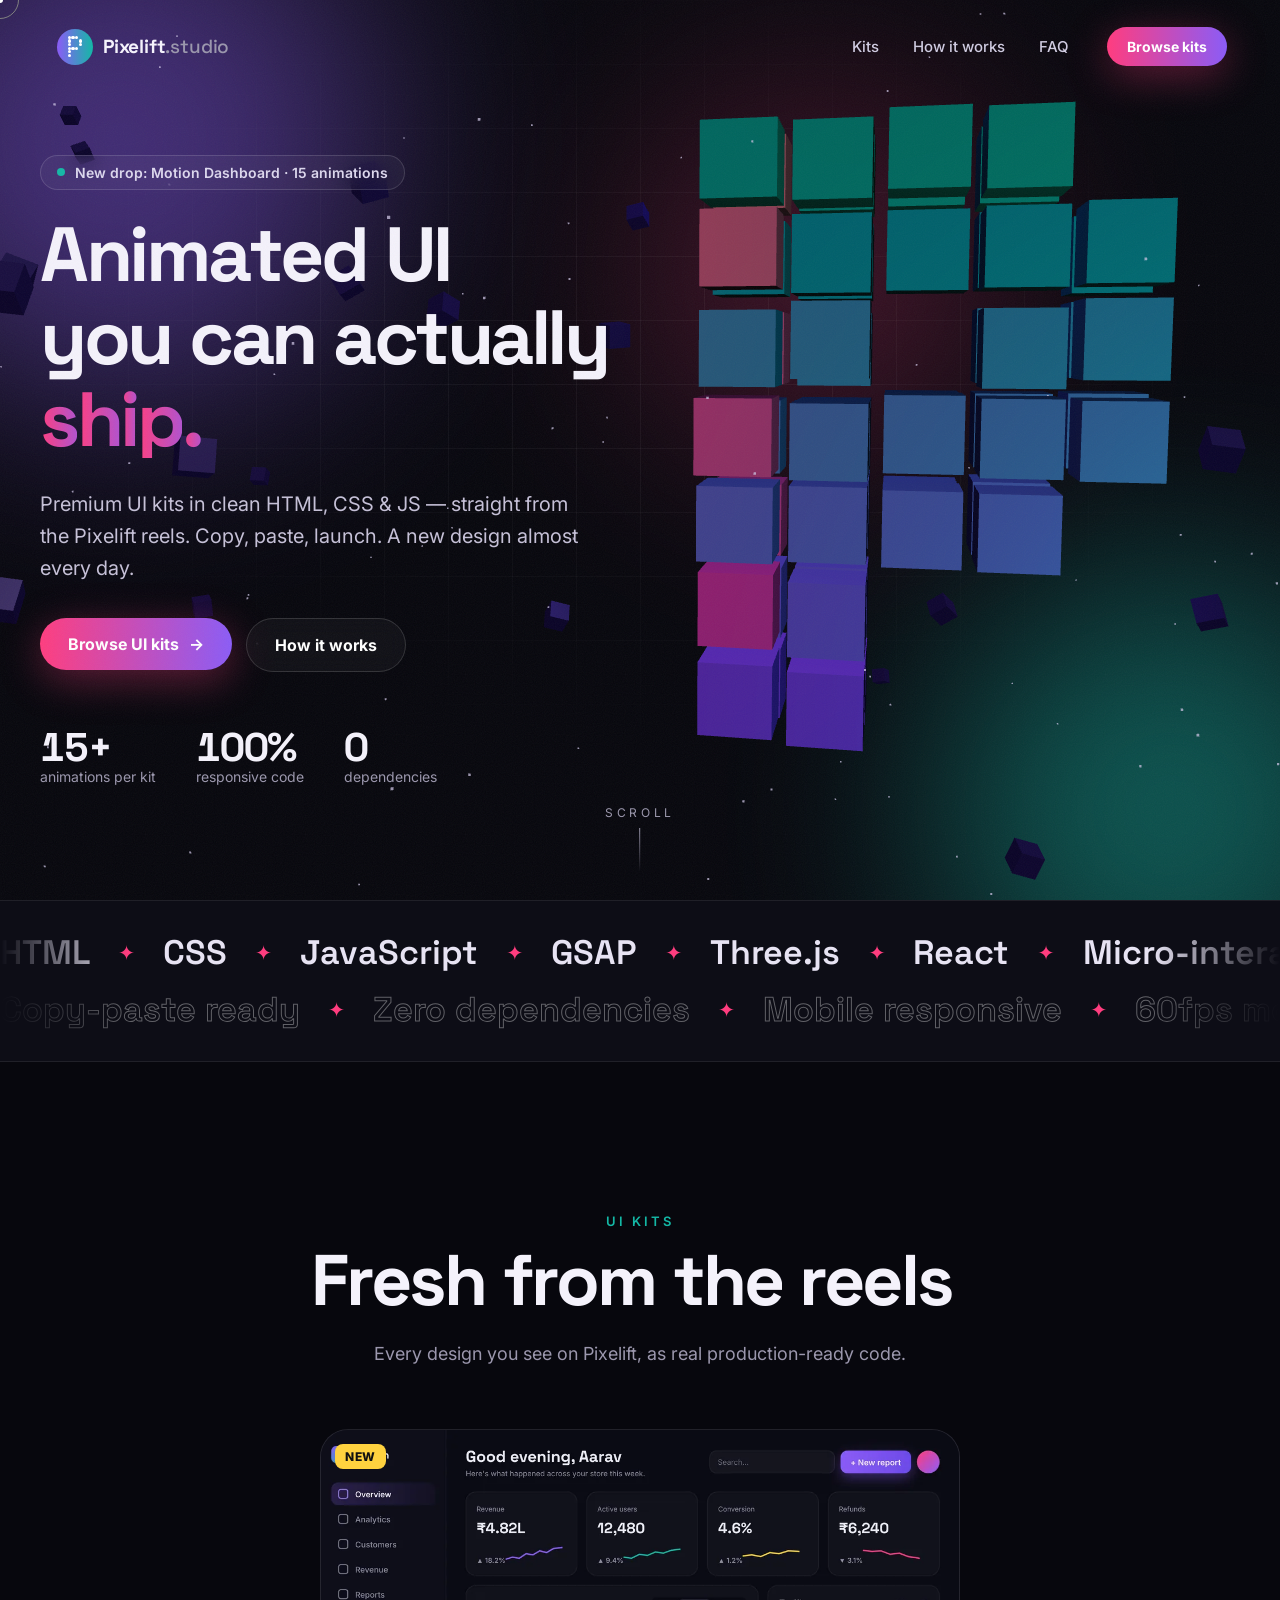
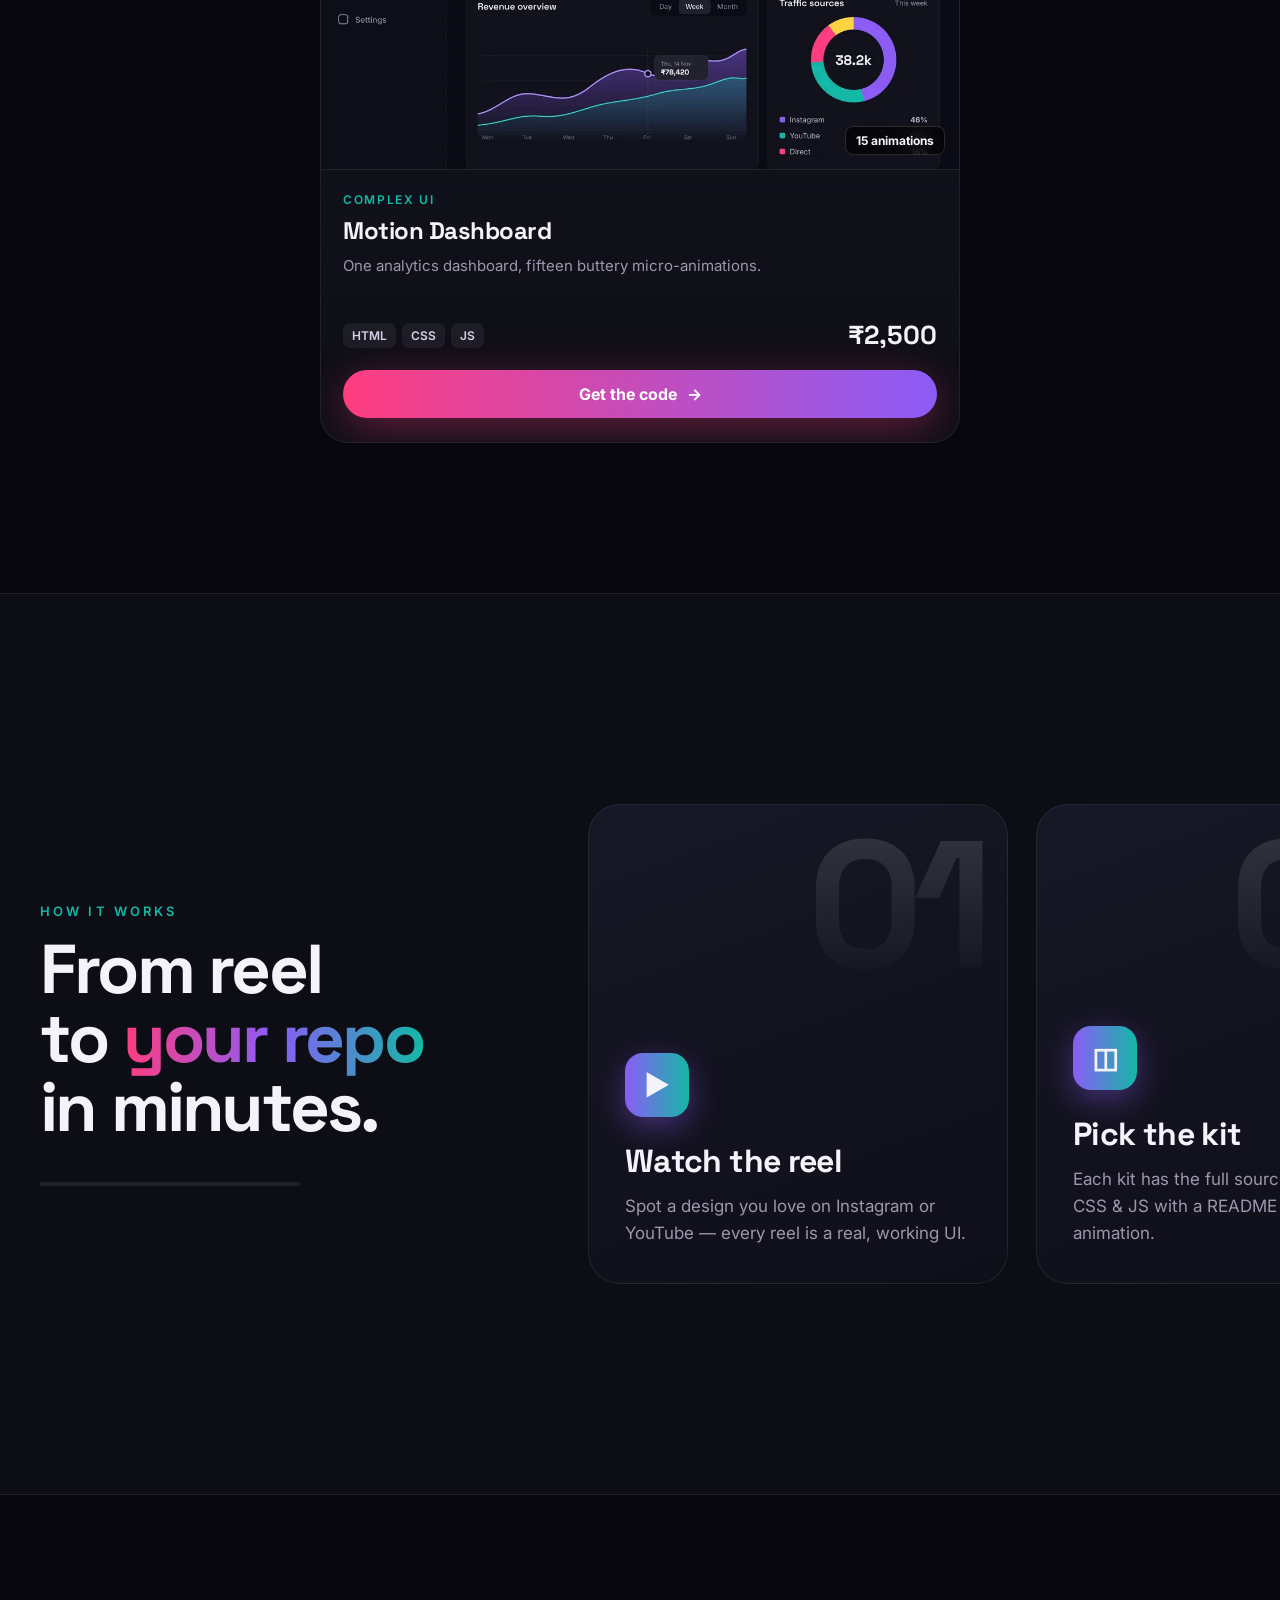
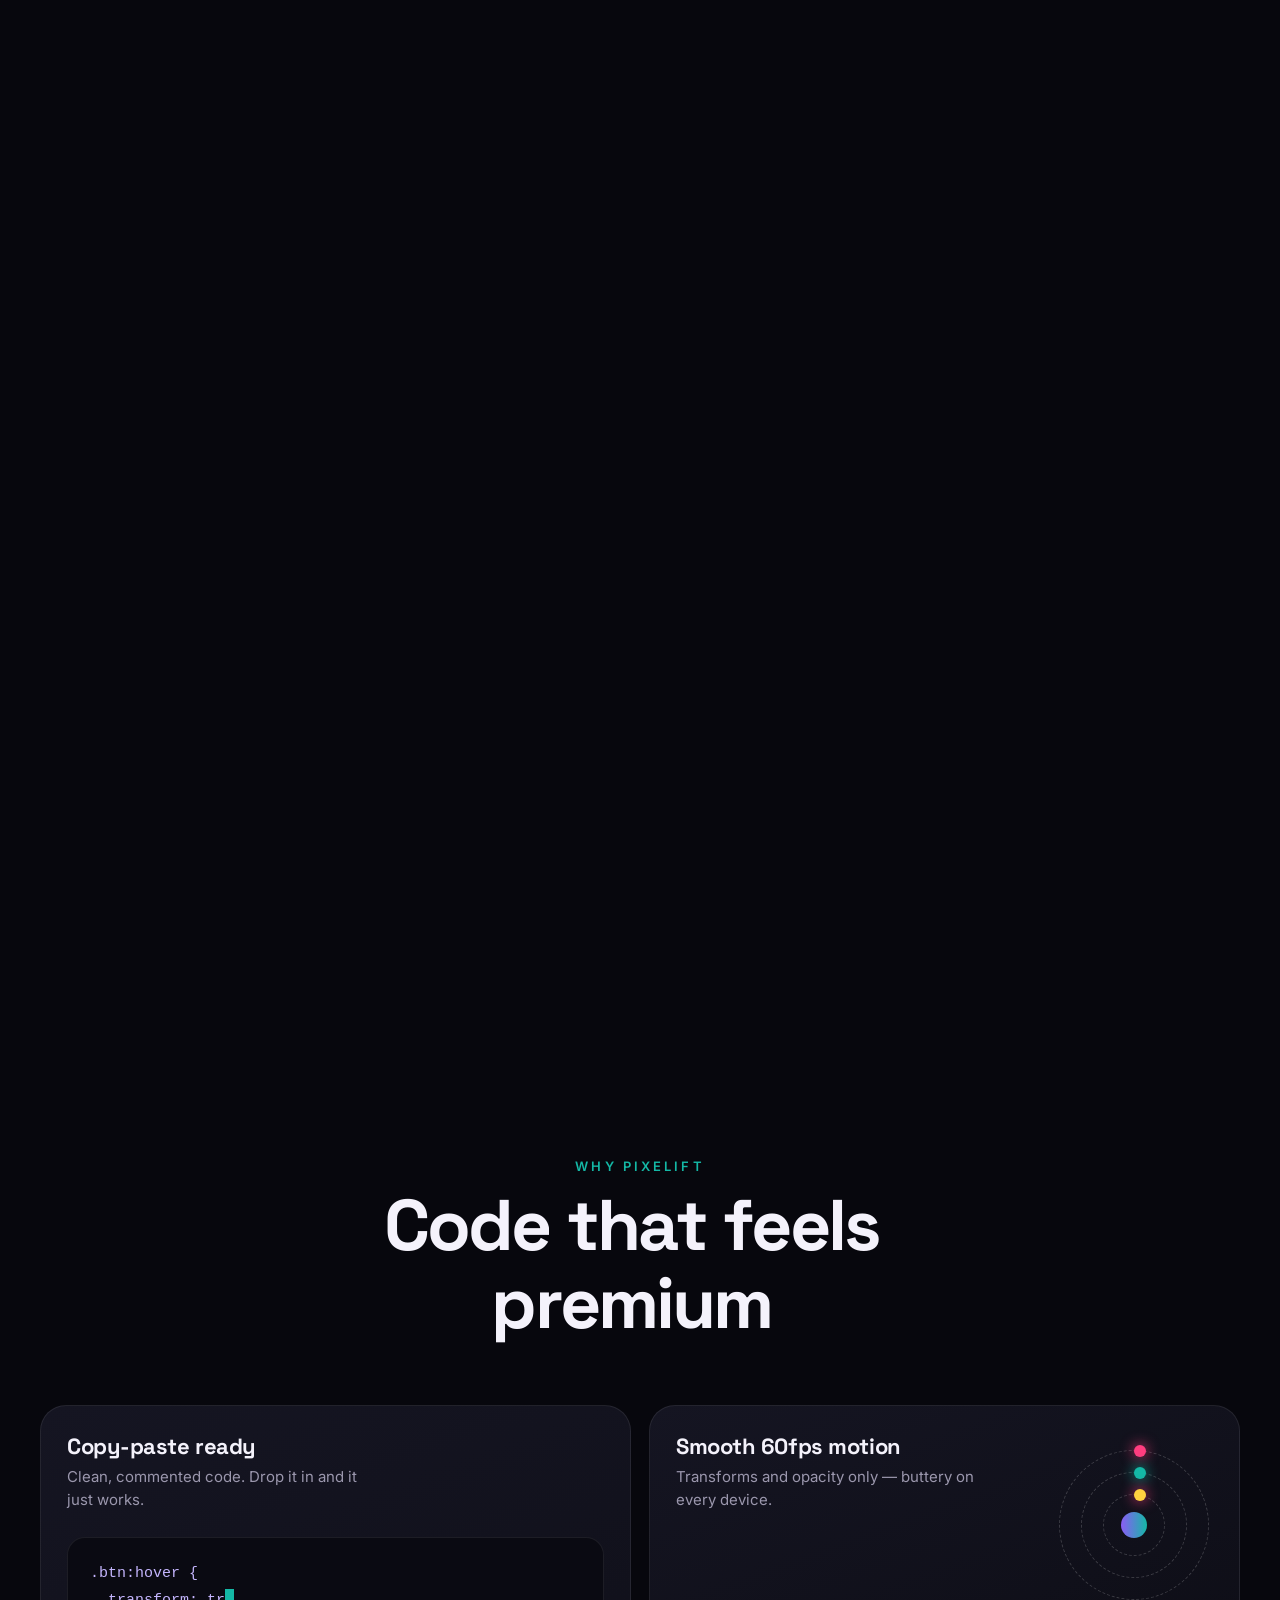
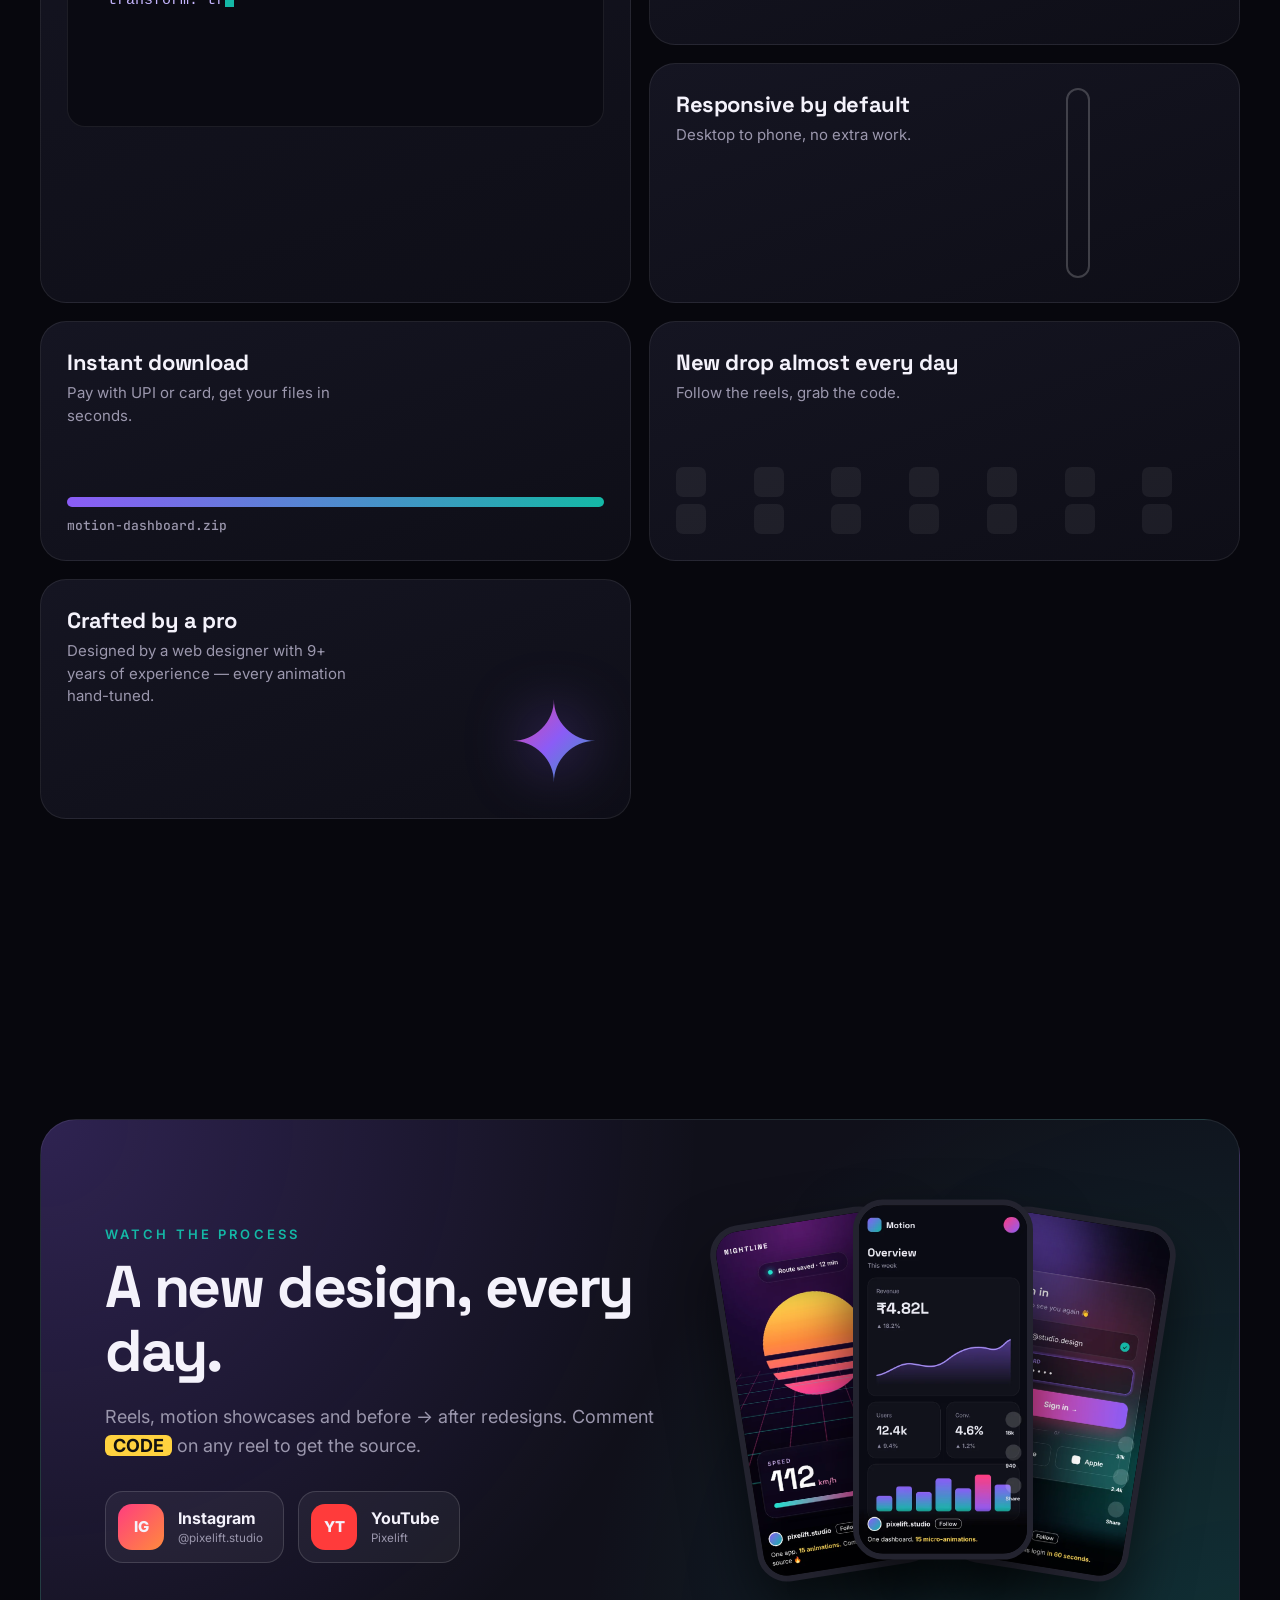
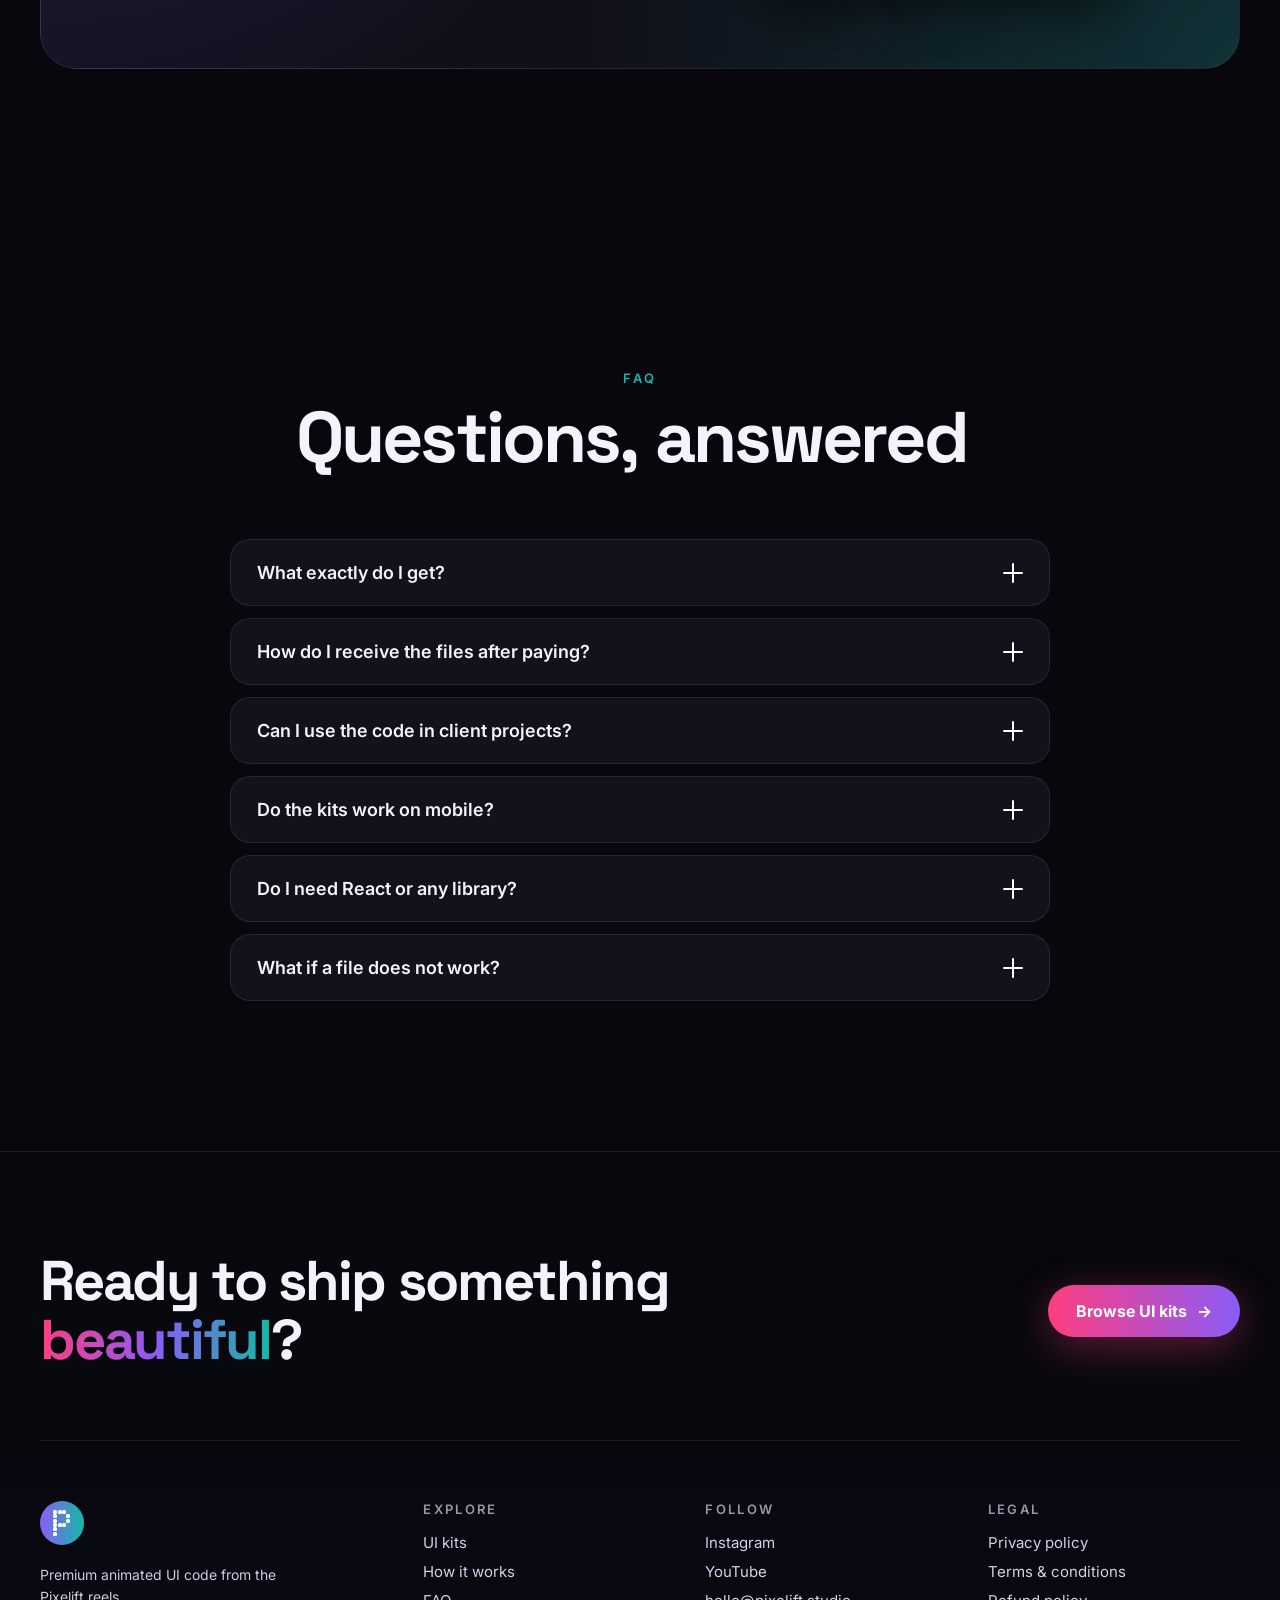
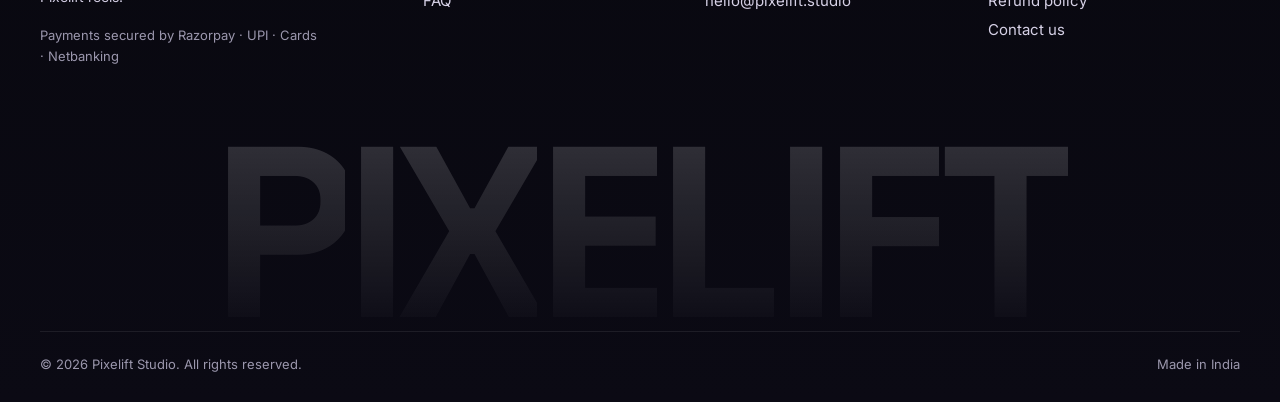
==== commit 59ffc03d: "Revert the support email change on the website The owner wants form submissions sent to their Gmail," ====
--- a/index.html
+++ b/index.html
@@ -38,11 +38,11 @@
 <link href="https://fonts.googleapis.com/css2?family=Inter:wght@400;500;600;700;800&family=Space+Grotesk:wght@500;600;700&family=JetBrains+Mono:wght@500&display=swap" rel="stylesheet">
 <style>:root{color-scheme:dark;box-sizing:border-box;padding-top:env(safe-area-inset-top,0px);padding-bottom:env(safe-area-inset-bottom,0px)}html{scroll-padding-top:env(safe-area-inset-top,0px)}html,body{background:#07070d}body{margin:0;padding:0;font:14px -apple-system,BlinkMacSystemFont,sans-serif;color:#f4f2fb}img{max-width:100%}[hidden]:not([hidden=until-found i]){display:none!important}</style>
 <link rel="stylesheet" href="./assets/index-DuDXUerz.css">
-<script type="application/ld+json">{"@context":"https://schema.org","@graph":[{"@type":"Organization","@id":"https://pixeliftstudio.uk/#org","name":"Pixelift Studio","url":"https://pixeliftstudio.uk/","logo":"https://pixeliftstudio.uk/icon-512.png","email":"webcrew03@gmail.com","sameAs":["https://www.instagram.com/pixelift.studio/","https://www.youtube.com/channel/UCeHVDnOLStnqMO1QeQXGOIw"]},{"@type":"WebSite","@id":"https://pixeliftstudio.uk/#website","url":"https://pixeliftstudio.uk/","name":"Pixelift Studio","publisher":{"@id":"https://pixeliftstudio.uk/#org"},"inLanguage":"en"},{"@type":"ItemList","name":"Pixelift UI kits","itemListElement":[{"@type":"ListItem","position":1,"item":{"@type":"Product","name":"Motion Dashboard","brand":{"@type":"Brand","name":"Pixelift Studio"},"offers":{"@type":"Offer","price":"2500","priceCurrency":"INR","availability":"https://schema.org/InStock","url":"https://pixeliftstudio.uk/#kits"},"description":"One analytics dashboard, fifteen buttery micro-animations in HTML, CSS & JS.","image":"https://pixeliftstudio.uk/assets/img/kit-dashboard.webp","creator":{"@id":"https://pixeliftstudio.uk/#org"}}}]},{"@type":"FAQPage","mainEntity":[{"@type":"Question","name":"What exactly do I get?","acceptedAnswer":{"@type":"Answer","text":"A zip with the complete source — HTML, CSS and JavaScript — plus a README that explains every animation and how to customise colours and content."}},{"@type":"Question","name":"How do I receive the files after paying?","acceptedAnswer":{"@type":"Answer","text":"Payments run through Razorpay. As soon as your payment succeeds you get a download link on screen and by email."}},{"@type":"Question","name":"Can I use the code in client projects?","acceptedAnswer":{"@type":"Answer","text":"Yes — use it in your own and client projects. Reselling or redistributing the source code itself is not allowed."}},{"@type":"Question","name":"Do the kits work on mobile?","acceptedAnswer":{"@type":"Answer","text":"Every kit is responsive and respects reduced-motion settings, so it looks great on phones, tablets and desktops."}},{"@type":"Question","name":"Do I need React or any library?","acceptedAnswer":{"@type":"Answer","text":"No. Kits are plain HTML, CSS and JS with zero dependencies. React versions are coming for selected kits."}},{"@type":"Question","name":"What if a file does not work?","acceptedAnswer":{"@type":"Answer","text":"Email us at webcrew03@gmail.com and we will help you get it running. See the refund policy for details."}}]}]}</script>
+<script type="application/ld+json">{"@context":"https://schema.org","@graph":[{"@type":"Organization","@id":"https://pixeliftstudio.uk/#org","name":"Pixelift Studio","url":"https://pixeliftstudio.uk/","logo":"https://pixeliftstudio.uk/icon-512.png","email":"hello@pixelift.studio","sameAs":["https://www.instagram.com/pixelift.studio/","https://www.youtube.com/channel/UCeHVDnOLStnqMO1QeQXGOIw"]},{"@type":"WebSite","@id":"https://pixeliftstudio.uk/#website","url":"https://pixeliftstudio.uk/","name":"Pixelift Studio","publisher":{"@id":"https://pixeliftstudio.uk/#org"},"inLanguage":"en"},{"@type":"ItemList","name":"Pixelift UI kits","itemListElement":[{"@type":"ListItem","position":1,"item":{"@type":"Product","name":"Motion Dashboard","brand":{"@type":"Brand","name":"Pixelift Studio"},"offers":{"@type":"Offer","price":"2500","priceCurrency":"INR","availability":"https://schema.org/InStock","url":"https://pixeliftstudio.uk/#kits"},"description":"One analytics dashboard, fifteen buttery micro-animations in HTML, CSS & JS.","image":"https://pixeliftstudio.uk/assets/img/kit-dashboard.webp","creator":{"@id":"https://pixeliftstudio.uk/#org"}}}]},{"@type":"FAQPage","mainEntity":[{"@type":"Question","name":"What exactly do I get?","acceptedAnswer":{"@type":"Answer","text":"A zip with the complete source — HTML, CSS and JavaScript — plus a README that explains every animation and how to customise colours and content."}},{"@type":"Question","name":"How do I receive the files after paying?","acceptedAnswer":{"@type":"Answer","text":"Payments run through Razorpay. As soon as your payment succeeds you get a download link on screen and by email."}},{"@type":"Question","name":"Can I use the code in client projects?","acceptedAnswer":{"@type":"Answer","text":"Yes — use it in your own and client projects. Reselling or redistributing the source code itself is not allowed."}},{"@type":"Question","name":"Do the kits work on mobile?","acceptedAnswer":{"@type":"Answer","text":"Every kit is responsive and respects reduced-motion settings, so it looks great on phones, tablets and desktops."}},{"@type":"Question","name":"Do I need React or any library?","acceptedAnswer":{"@type":"Answer","text":"No. Kits are plain HTML, CSS and JS with zero dependencies. React versions are coming for selected kits."}},{"@type":"Question","name":"What if a file does not work?","acceptedAnswer":{"@type":"Answer","text":"Email us at hello@pixelift.studio and we will help you get it running. See the refund policy for details."}}]}]}</script>
 </head>
 <body>
 <div id="root"></div>
-<noscript><h1>Pixelift Studio — Animated UI kits in HTML, CSS &amp; JS</h1><p>Premium animated UI kits in clean HTML, CSS & JavaScript — animated dashboards and app UIs straight from the Pixelift reels. Copy, paste, launch. Zero dependencies.</p><p>Contact: webcrew03@gmail.com</p></noscript>
+<noscript><h1>Pixelift Studio — Animated UI kits in HTML, CSS &amp; JS</h1><p>Premium animated UI kits in clean HTML, CSS & JavaScript — animated dashboards and app UIs straight from the Pixelift reels. Copy, paste, launch. Zero dependencies.</p><p>Contact: hello@pixelift.studio</p></noscript>
 <script>(function(){var c=window.matchMedia&&matchMedia("(pointer: coarse)").matches;window.__pxCoarse=c;if(!c)return;var t=function(e){if(e.pointerType!=="mouse")window.__pxT=performance.now()};addEventListener("pointerdown",t,{passive:true});addEventListener("pointermove",t,{passive:true});if(window.DeviceOrientationEvent&&typeof DeviceOrientationEvent.requestPermission!=="function"){var k=function(v){return Math.max(-1,Math.min(1,v))};addEventListener("deviceorientation",function(e){if(e.gamma==null)return;window.__pxTilt=[k(e.gamma/25)*.8,k((45-(e.beta==null?45:e.beta))/25)*.6];window.__pxTiltT=performance.now()},{passive:true})}})();</script>
 <link rel="modulepreload" crossorigin href="./assets/HeroScene-7OhY27SI.js">
 <script type="module" crossorigin src="./assets/index-DFwutL8Z.js"></script>
